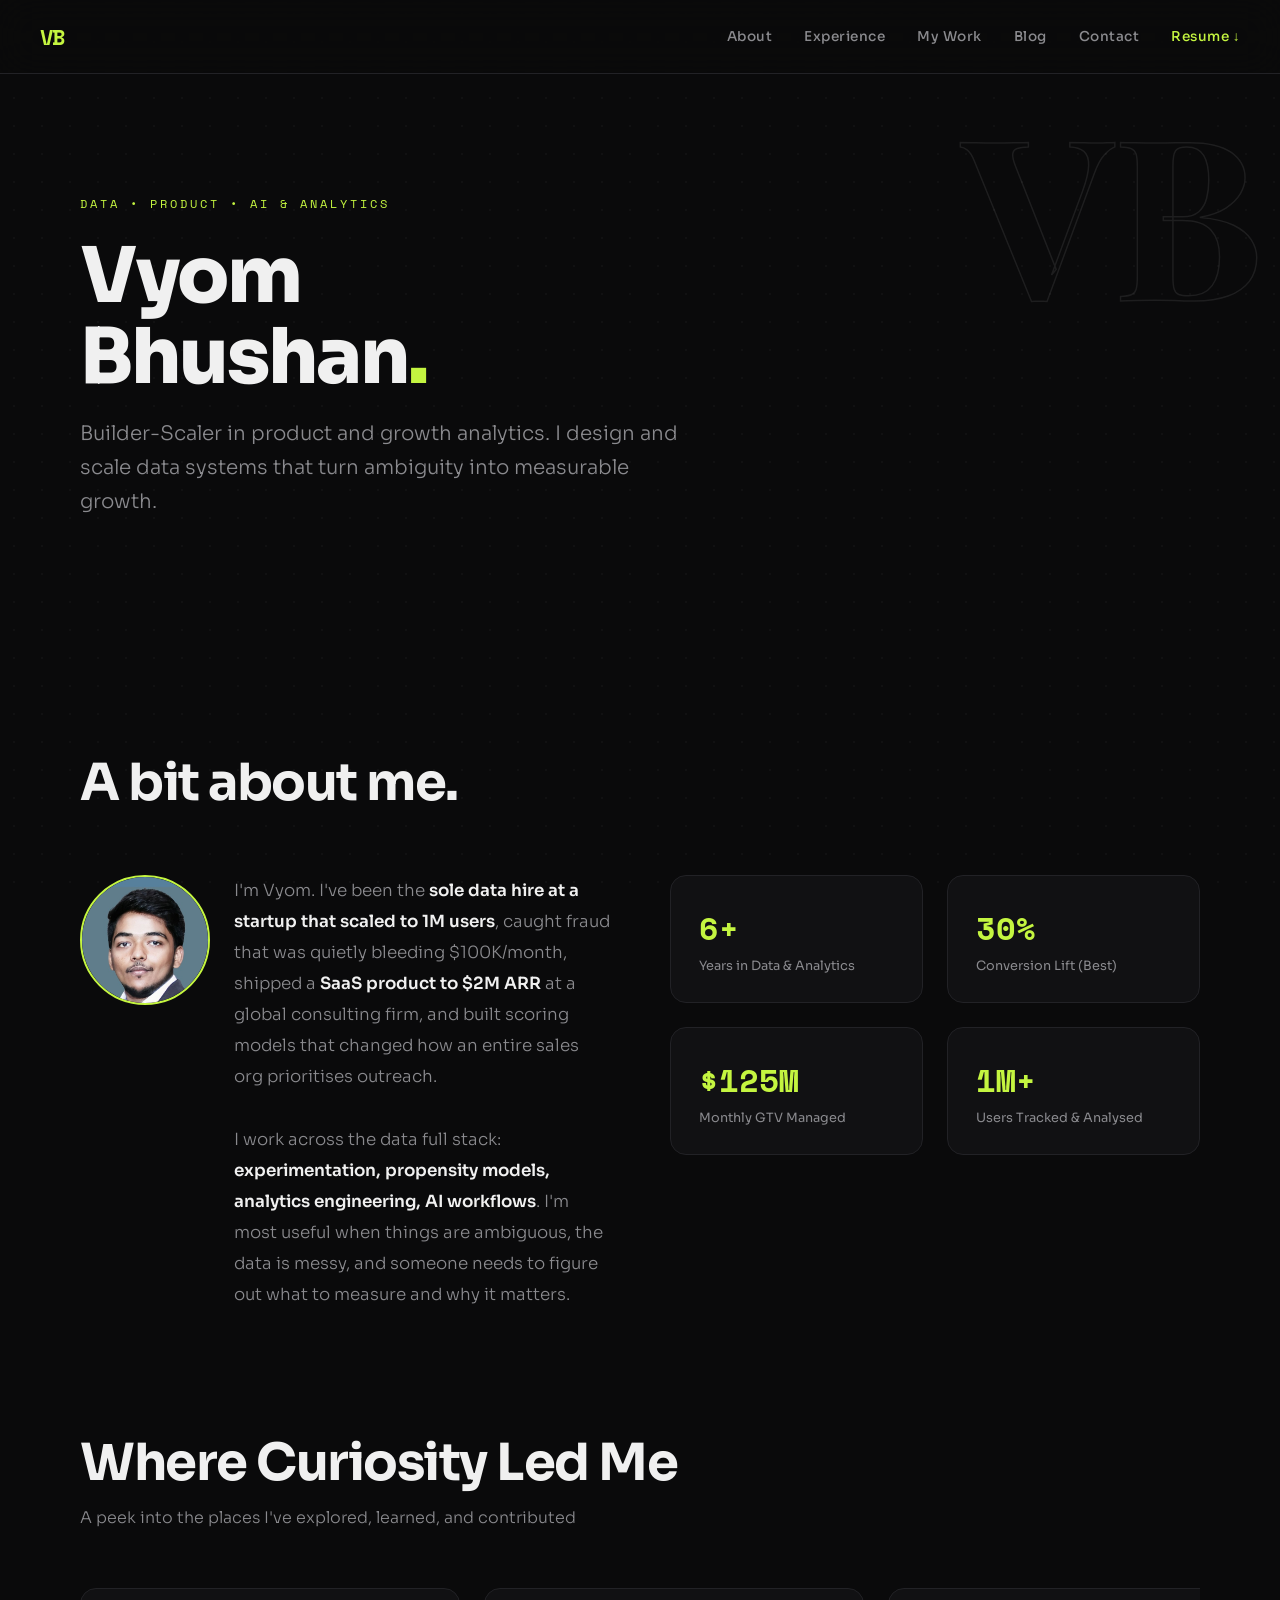
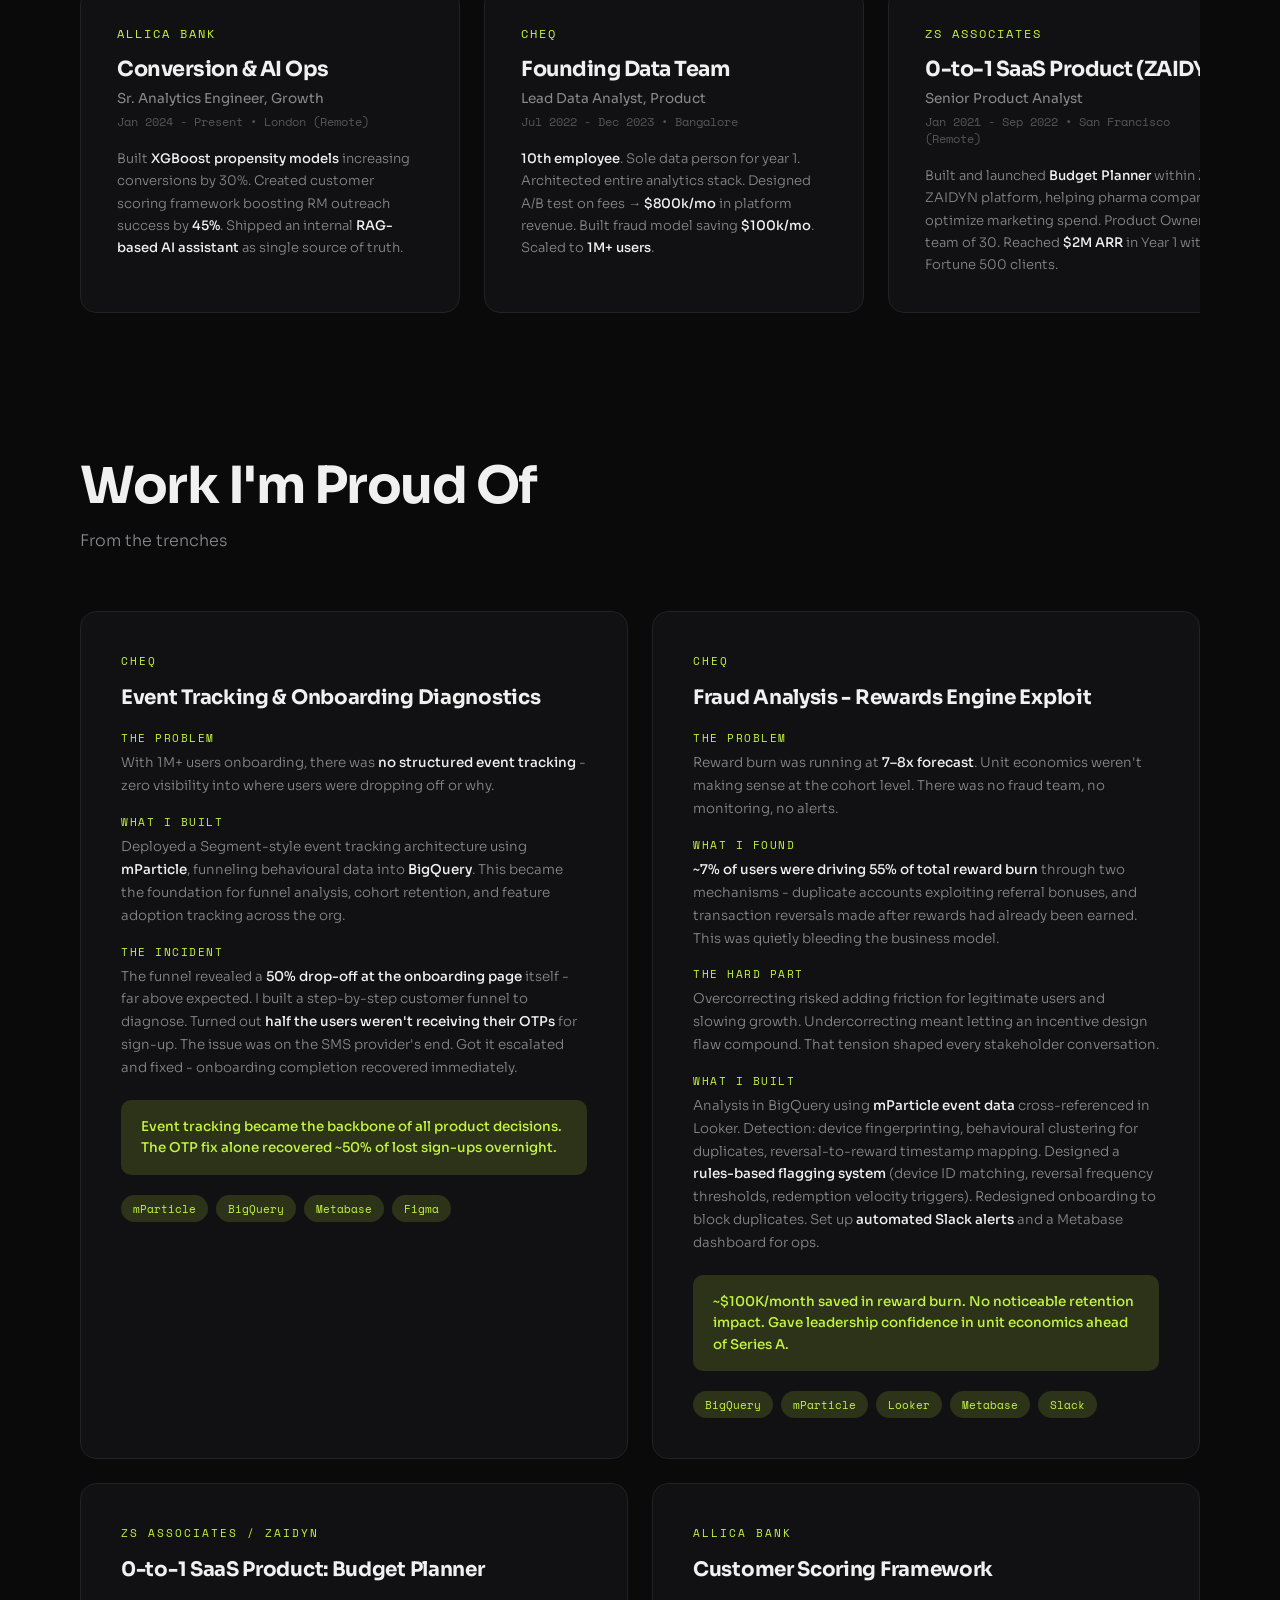
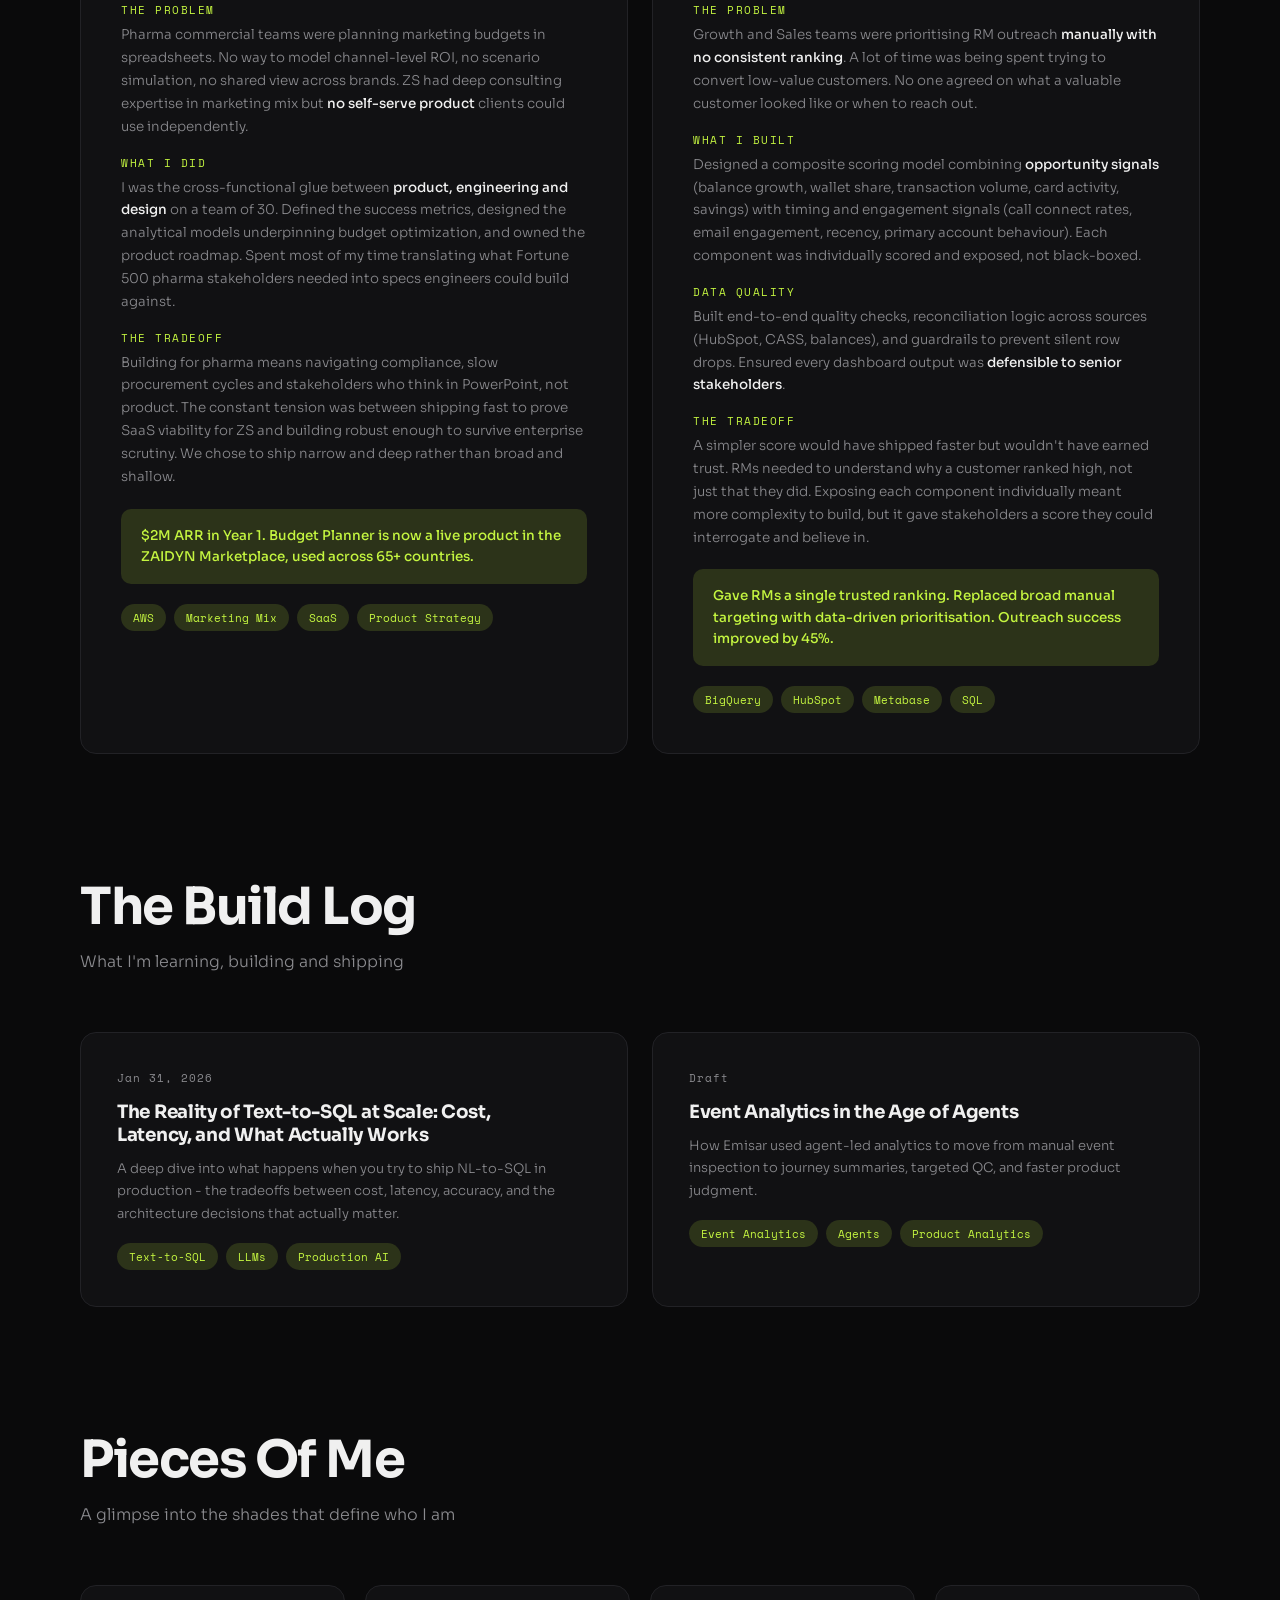
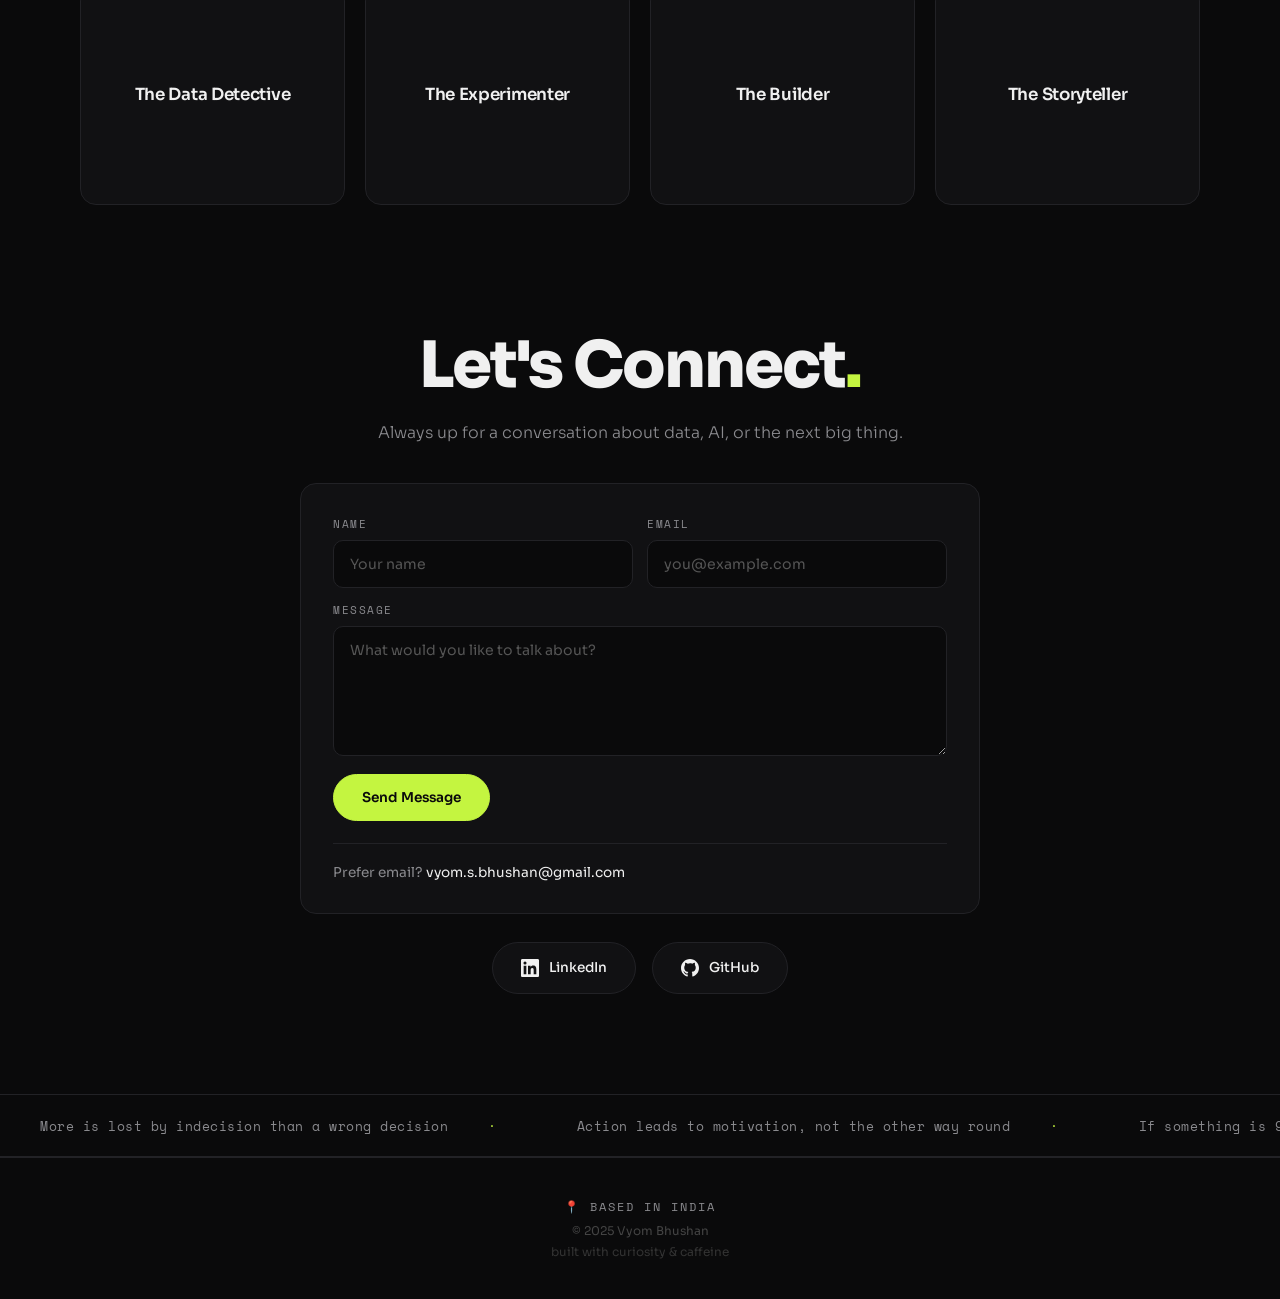
==== index.html @ 08d14996 "Add agent analytics build log article" ====
<!DOCTYPE html>
<html lang="en">
<head>
<!-- Google tag (gtag.js) -->
<script async src="https://www.googletagmanager.com/gtag/js?id=G-RK8C06EQ1K"></script>
<script>
  window.dataLayer = window.dataLayer || [];
  function gtag(){dataLayer.push(arguments);}
  gtag('js', new Date());
  gtag('config', 'G-RK8C06EQ1K');
</script>
<meta charset="UTF-8">
<meta name="viewport" content="width=device-width, initial-scale=1.0">
<title>Vyom Bhushan</title>
<link rel="icon" type="image/svg+xml" href="data:image/svg+xml,%3Csvg xmlns='http://www.w3.org/2000/svg' viewBox='0 0 32 32'%3E%3Crect width='32' height='32' rx='6' fill='%230a0a0b'/%3E%3Ctext x='16' y='23' font-family='Arial,sans-serif' font-weight='700' font-size='20' fill='%23c4f540' text-anchor='middle'%3EV%3C/text%3E%3C/svg%3E">
<link href="https://fonts.googleapis.com/css2?family=Space+Mono:wght@400;700&family=Sora:wght@300;400;500;600;700;800&family=Playfair+Display:ital,wght@0,700;1,700&display=swap" rel="stylesheet">
<style>
*, *::before, *::after { margin: 0; padding: 0; box-sizing: border-box; }

:root {
  --bg: #0a0a0b;
  --bg-card: #111113;
  --bg-card-hover: #18181b;
  --text: #f0f0f0;
  --text-muted: #8a8a8e;
  --accent: #c4f540;
  --accent-dim: #c4f54025;
  --border: #222226;
  --radius: 16px;
}

html { scroll-behavior: smooth; }

body {
  font-family: 'Sora', sans-serif;
  background: var(--bg);
  color: var(--text);
  overflow-x: hidden;
  -webkit-font-smoothing: antialiased;
}

::selection { background: var(--accent); color: var(--bg); }

/* ─── Dot Grid Background ─── */
.dot-grid {
  position: fixed;
  inset: 0;
  z-index: 0;
  background-image: radial-gradient(circle, #ffffff08 1px, transparent 1px);
  background-size: 28px 28px;
  pointer-events: none;
}

/* ─── Navigation ─── */
nav {
  position: fixed;
  top: 0;
  width: 100%;
  z-index: 100;
  padding: 20px 40px;
  display: flex;
  justify-content: space-between;
  align-items: center;
  backdrop-filter: blur(20px);
  background: #0a0a0bcc;
  border-bottom: 1px solid var(--border);
}

.logo {
  font-family: 'Space Mono', monospace;
  font-weight: 700;
  font-size: 1.4rem;
  color: var(--accent);
  letter-spacing: -1px;
}

.nav-links { display: flex; gap: 32px; }
.nav-links a {
  color: var(--text-muted);
  text-decoration: none;
  font-size: 0.85rem;
  font-weight: 500;
  letter-spacing: 0.5px;
  transition: color 0.3s;
}
.nav-links a:hover { color: var(--accent); }

/* ─── Sections ─── */
section {
  position: relative;
  z-index: 1;
  padding: 0 40px;
  max-width: 1200px;
  margin: 0 auto;
}

/* ─── Hero ─── */
.hero {
  min-height: 70vh;
  display: flex;
  flex-direction: column;
  justify-content: center;
  padding-top: 100px;
}

.hero-monogram {
  font-family: 'Playfair Display', serif;
  font-size: clamp(6rem, 18vw, 14rem);
  font-weight: 700;
  color: transparent;
  -webkit-text-stroke: 1.5px #ffffff15;
  line-height: 0.85;
  position: absolute;
  right: -2%;
  top: 18%;
  user-select: none;
  pointer-events: none;
}

.hero-label {
  font-family: 'Space Mono', monospace;
  font-size: 0.75rem;
  color: var(--accent);
  letter-spacing: 3px;
  text-transform: uppercase;
  margin-bottom: 24px;
  opacity: 0;
  animation: fadeUp 0.8s 0.2s forwards;
}

.hero h1 {
  font-size: clamp(2.8rem, 6vw, 5.5rem);
  font-weight: 800;
  line-height: 1.05;
  letter-spacing: -2px;
  margin-bottom: 20px;
  opacity: 0;
  animation: fadeUp 0.8s 0.4s forwards;
}

.hero h1 span { color: var(--accent); }

.hero-tagline {
  font-size: clamp(1rem, 2vw, 1.25rem);
  color: var(--text-muted);
  font-weight: 300;
  max-width: 600px;
  line-height: 1.7;
  margin-bottom: 16px;
  opacity: 0;
  animation: fadeUp 0.8s 0.6s forwards;
}

.hero-cta {
  display: flex;
  gap: 16px;
  opacity: 0;
  animation: fadeUp 0.8s 0.8s forwards;
}

.btn {
  padding: 14px 32px;
  border-radius: 50px;
  font-family: 'Sora', sans-serif;
  font-size: 0.85rem;
  font-weight: 600;
  text-decoration: none;
  transition: all 0.3s;
  cursor: pointer;
  border: none;
}

.btn-primary {
  background: var(--accent);
  color: var(--bg);
}
.btn-primary:hover { transform: translateY(-2px); box-shadow: 0 8px 30px #c4f54040; }

.btn-outline {
  background: transparent;
  color: var(--text);
  border: 1px solid var(--border);
}
.btn-outline:hover { border-color: var(--accent); color: var(--accent); }

/* ─── Section Headers ─── */
.section-header {
  padding-top: 120px;
  margin-bottom: 60px;
}

.section-header h2 {
  font-size: clamp(2rem, 4vw, 3.2rem);
  font-weight: 700;
  letter-spacing: -1.5px;
  margin-bottom: 12px;
}

.section-header p {
  color: var(--text-muted);
  font-size: 1rem;
  font-weight: 300;
}

/* ─── About ─── */
.about-content {
  display: grid;
  grid-template-columns: 1fr 1fr;
  gap: 60px;
  align-items: start;
}

.about-intro {
  display: flex;
  gap: 24px;
  align-items: flex-start;
}

.profile-photo {
  width: 130px;
  height: 130px;
  min-width: 130px;
  border-radius: 50%;
  object-fit: cover;
  object-position: center 15%;
  border: 2px solid var(--accent);
  display: block;
}

.about-text {
  font-size: 1.05rem;
  line-height: 1.85;
  color: var(--text-muted);
  font-weight: 300;
}

.about-text strong { color: var(--text); font-weight: 600; }

.about-stats {
  display: grid;
  grid-template-columns: 1fr 1fr;
  gap: 24px;
}

.stat-card {
  background: var(--bg-card);
  border: 1px solid var(--border);
  border-radius: var(--radius);
  padding: 28px;
  transition: all 0.3s;
}
.stat-card:hover { border-color: var(--accent); transform: translateY(-4px); }

.stat-card .number {
  font-family: 'Space Mono', monospace;
  font-size: 2rem;
  font-weight: 700;
  color: var(--accent);
  margin-bottom: 6px;
}

.stat-card .label {
  font-size: 0.8rem;
  color: var(--text-muted);
  font-weight: 400;
}

/* ─── Skills ─── */
.skills-grid {
  display: grid;
  grid-template-columns: repeat(auto-fill, minmax(180px, 1fr));
  gap: 14px;
}

.skill-pill {
  background: var(--bg-card);
  border: 1px solid var(--border);
  border-radius: 50px;
  padding: 14px 22px;
  font-size: 0.82rem;
  font-weight: 500;
  text-align: center;
  transition: all 0.3s;
  cursor: default;
}
.skill-pill:hover {
  border-color: var(--accent);
  background: var(--accent-dim);
  color: var(--accent);
  transform: translateY(-2px);
}

/* ─── Experience Cards (Akash style) ─── */
.exp-scroll {
  display: flex;
  gap: 24px;
  overflow-x: auto;
  padding-bottom: 20px;
  scroll-snap-type: x mandatory;
  -ms-overflow-style: none;
  scrollbar-width: none;
}
.exp-scroll::-webkit-scrollbar { display: none; }

.exp-card {
  flex: 0 0 380px;
  background: var(--bg-card);
  border: 1px solid var(--border);
  border-radius: var(--radius);
  padding: 36px;
  scroll-snap-align: start;
  transition: all 0.4s;
  position: relative;
  overflow: hidden;
}
.exp-card::before {
  content: '';
  position: absolute;
  top: 0;
  left: 0;
  width: 100%;
  height: 3px;
  background: var(--accent);
  transform: scaleX(0);
  transform-origin: left;
  transition: transform 0.4s;
}
.exp-card:hover::before { transform: scaleX(1); }
.exp-card:hover { border-color: #333; transform: translateY(-6px); }

.exp-card .company {
  font-family: 'Space Mono', monospace;
  font-size: 0.72rem;
  color: var(--accent);
  letter-spacing: 2px;
  text-transform: uppercase;
  margin-bottom: 14px;
}

.exp-card h3 {
  font-size: 1.3rem;
  font-weight: 700;
  margin-bottom: 8px;
  letter-spacing: -0.5px;
}

.exp-card .role {
  font-size: 0.85rem;
  color: var(--text-muted);
  margin-bottom: 6px;
}

.exp-card .period {
  font-size: 0.75rem;
  color: #555;
  font-family: 'Space Mono', monospace;
  margin-bottom: 18px;
}

.exp-card .highlight {
  font-size: 0.82rem;
  color: var(--text-muted);
  line-height: 1.7;
  font-weight: 300;
}

.exp-card .highlight strong { color: var(--text); font-weight: 500; }

/* ─── Projects ─── */
.projects-grid {
  display: grid;
  grid-template-columns: 1fr 1fr;
  gap: 24px;
}

.project-card {
  background: var(--bg-card);
  border: 1px solid var(--border);
  border-radius: var(--radius);
  padding: 40px;
  transition: all 0.4s;
  position: relative;
}
.project-card:hover { border-color: var(--accent); transform: translateY(-4px); }

.project-card .icon {
  font-size: 2rem;
  margin-bottom: 20px;
}

.project-card h3 {
  font-size: 1.2rem;
  font-weight: 700;
  margin-bottom: 12px;
  letter-spacing: -0.3px;
}

.project-card p {
  font-size: 0.85rem;
  color: var(--text-muted);
  line-height: 1.7;
  font-weight: 300;
}

.project-card .tech-tags {
  margin-top: 20px;
  display: flex;
  flex-wrap: wrap;
  gap: 8px;
}

.tech-tag {
  font-size: 0.7rem;
  font-family: 'Space Mono', monospace;
  padding: 5px 12px;
  background: var(--accent-dim);
  color: var(--accent);
  border-radius: 50px;
}

/* ─── Pieces of Me (Flip Cards) ─── */
.pieces-grid {
  display: grid;
  grid-template-columns: repeat(4, 1fr);
  gap: 20px;
}

.flip-card {
  perspective: 800px;
  height: 220px;
  cursor: default;
}

.flip-card-inner {
  position: relative;
  width: 100%;
  height: 100%;
  transition: transform 0.6s;
  transform-style: preserve-3d;
}

.flip-card:hover .flip-card-inner {
  transform: rotateY(180deg);
}

.flip-card-front,
.flip-card-back {
  position: absolute;
  width: 100%;
  height: 100%;
  backface-visibility: hidden;
  border-radius: var(--radius);
  border: 1px solid var(--border);
  display: flex;
  flex-direction: column;
  align-items: center;
  justify-content: center;
  padding: 28px;
  text-align: center;
}

.flip-card-front {
  background: var(--bg-card);
}

.flip-card-front .piece-icon {
  font-size: 2.2rem;
  margin-bottom: 16px;
}

.flip-card-front h4 {
  font-size: 1.05rem;
  font-weight: 600;
  letter-spacing: -0.3px;
}

.flip-card-back {
  background: var(--bg-card);
  border-color: var(--accent);
  transform: rotateY(180deg);
}

.flip-card-back p {
  font-size: 0.82rem;
  color: var(--text-muted);
  line-height: 1.65;
  font-weight: 300;
}

@media (max-width: 768px) {
  .pieces-grid { grid-template-columns: 1fr 1fr; }
  .flip-card { height: 200px; }
}

/* ─── Contact ─── */
.contact-section {
  padding-top: 120px;
  padding-bottom: 100px;
  text-align: center;
}

.contact-section h2 {
  font-size: clamp(2.5rem, 5vw, 4rem);
  font-weight: 800;
  letter-spacing: -2px;
  margin-bottom: 16px;
}

.contact-section p {
  color: var(--text-muted);
  font-size: 1rem;
  font-weight: 300;
  margin-bottom: 40px;
}

.contact-links {
  display: flex;
  justify-content: center;
  gap: 16px;
  flex-wrap: wrap;
}

.contact-card {
  max-width: 680px;
  margin: 0 auto 28px;
  padding: 32px;
  background: var(--bg-card);
  border: 1px solid var(--border);
  border-radius: var(--radius);
  text-align: left;
}

.contact-form {
  display: grid;
  gap: 14px;
}

.contact-form-row {
  display: grid;
  grid-template-columns: 1fr 1fr;
  gap: 14px;
}

.contact-field {
  display: grid;
  gap: 8px;
}

.contact-field label {
  font-family: 'Space Mono', monospace;
  font-size: 0.68rem;
  color: var(--text-muted);
  letter-spacing: 1.5px;
  text-transform: uppercase;
}

.contact-field input,
.contact-field textarea {
  width: 100%;
  padding: 14px 16px;
  background: var(--bg);
  border: 1px solid var(--border);
  border-radius: 10px;
  color: var(--text);
  font-family: 'Sora', sans-serif;
  font-size: 0.88rem;
  transition: border-color 0.3s, background 0.3s;
}

.contact-field textarea {
  min-height: 130px;
  resize: vertical;
}

.contact-field input:focus,
.contact-field textarea:focus {
  outline: none;
  border-color: var(--accent);
  background: #0d0d0f;
}

.contact-field input::placeholder,
.contact-field textarea::placeholder {
  color: #555;
}

.contact-submit {
  justify-self: start;
  margin-top: 4px;
  padding: 14px 28px;
  background: var(--accent);
  border: 1px solid var(--accent);
  border-radius: 50px;
  color: var(--bg);
  font-family: 'Sora', sans-serif;
  font-size: 0.85rem;
  font-weight: 600;
  cursor: pointer;
  transition: transform 0.3s, box-shadow 0.3s;
}

.contact-submit:hover {
  transform: translateY(-2px);
  box-shadow: 0 8px 30px #c4f54025;
}

.contact-email {
  margin-top: 22px;
  padding-top: 20px;
  border-top: 1px solid var(--border);
  color: var(--text-muted);
  font-size: 0.85rem;
}

.contact-email a {
  color: var(--text);
  text-decoration: none;
  transition: color 0.3s;
}

.contact-email a:hover {
  color: var(--accent);
}

.copy-state {
  margin-left: 10px;
  color: var(--accent);
  font-family: 'Space Mono', monospace;
  font-size: 0.68rem;
  letter-spacing: 1px;
  text-transform: uppercase;
  opacity: 0;
  transition: opacity 0.3s;
}

.copy-state.visible {
  opacity: 1;
}

.contact-link {
  display: flex;
  align-items: center;
  gap: 10px;
  padding: 16px 28px;
  background: var(--bg-card);
  border: 1px solid var(--border);
  border-radius: 50px;
  color: var(--text);
  text-decoration: none;
  font-size: 0.85rem;
  font-weight: 500;
  transition: all 0.3s;
}
.contact-link:hover { border-color: var(--accent); color: var(--accent); transform: translateY(-2px); }
.contact-link svg { width: 18px; height: 18px; }

/* ─── Marquee ─── */
.marquee-section {
  position: relative;
  z-index: 1;
  border-top: 1px solid var(--border);
  border-bottom: 1px solid var(--border);
  padding: 20px 0;
  overflow: hidden;
  white-space: nowrap;
}

.marquee-track {
  display: inline-flex;
  animation: marquee 40s linear infinite;
}

.marquee-track span {
  font-family: 'Space Mono', monospace;
  font-size: 0.8rem;
  color: var(--text-muted);
  padding: 0 40px;
  letter-spacing: 0.5px;
}

.marquee-track span::after {
  content: '·';
  color: var(--accent);
  padding-left: 40px;
}

@keyframes marquee {
  0% { transform: translateX(0); }
  100% { transform: translateX(-50%); }
}

/* ─── Footer ─── */
footer {
  position: relative;
  z-index: 1;
  border-top: 1px solid var(--border);
  padding: 40px;
  text-align: center;
}

.footer-location {
  font-family: 'Space Mono', monospace;
  font-size: 0.75rem;
  color: var(--text-muted);
  letter-spacing: 2px;
  text-transform: uppercase;
  margin-bottom: 8px;
}

.footer-copy {
  font-size: 0.75rem;
  color: #444;
}

/* ─── Scroll Animations ─── */
.reveal {
  opacity: 0;
  transform: translateY(40px);
  transition: opacity 0.7s ease, transform 0.7s ease;
}
.reveal.visible {
  opacity: 1;
  transform: translateY(0);
}

@keyframes fadeUp {
  from { opacity: 0; transform: translateY(30px); }
  to { opacity: 1; transform: translateY(0); }
}

/* ─── Case Study Cards ─── */
.case-studies-grid {
  display: grid;
  grid-template-columns: 1fr 1fr;
  gap: 24px;
}

.case-study {
  background: var(--bg-card);
  border: 1px solid var(--border);
  border-radius: var(--radius);
  padding: 40px;
  transition: all 0.4s;
  position: relative;
  overflow: hidden;
}
.case-study:hover { border-color: #333; transform: translateY(-4px); }
.case-study::before {
  content: '';
  position: absolute;
  top: 0; left: 0;
  width: 100%; height: 3px;
  background: var(--accent);
  transform: scaleX(0);
  transform-origin: left;
  transition: transform 0.4s;
}
.case-study:hover::before { transform: scaleX(1); }

.case-study .cs-company {
  font-family: 'Space Mono', monospace;
  font-size: 0.7rem;
  color: var(--accent);
  letter-spacing: 2px;
  text-transform: uppercase;
  margin-bottom: 16px;
}

.case-study h3 {
  font-size: 1.25rem;
  font-weight: 700;
  letter-spacing: -0.3px;
  margin-bottom: 20px;
}

.case-study .cs-block { margin-bottom: 16px; }

.case-study .cs-label {
  font-family: 'Space Mono', monospace;
  font-size: 0.68rem;
  color: var(--accent);
  letter-spacing: 1.5px;
  text-transform: uppercase;
  margin-bottom: 6px;
}

.case-study .cs-text {
  font-size: 0.84rem;
  color: var(--text-muted);
  line-height: 1.7;
  font-weight: 300;
}
.case-study .cs-text strong { color: var(--text); font-weight: 500; }

.case-study .cs-impact {
  margin-top: 20px;
  padding: 16px 20px;
  background: var(--accent-dim);
  border-radius: 10px;
  font-size: 0.84rem;
  color: var(--accent);
  font-weight: 500;
  line-height: 1.6;
}

.case-study .tech-tags { margin-top: 20px; display: flex; flex-wrap: wrap; gap: 8px; }

/* ─── Blog Section ─── */
.blog-grid {
  display: grid;
  grid-template-columns: repeat(2, minmax(0, 1fr));
  gap: 24px;
}

.blog-card {
  background: var(--bg-card);
  border: 1px solid var(--border);
  border-radius: var(--radius);
  padding: 36px;
  transition: all 0.4s;
  cursor: pointer;
  text-decoration: none;
  color: inherit;
  display: block;
  position: relative;
  overflow: hidden;
}
.blog-card:hover { border-color: var(--accent); transform: translateY(-4px); }
.blog-card::after {
  content: '→';
  position: absolute;
  top: 36px; right: 36px;
  font-size: 1.2rem;
  color: var(--accent);
  opacity: 0;
  transform: translateX(-8px);
  transition: all 0.3s;
}
.blog-card:hover::after { opacity: 1; transform: translateX(0); }

.blog-card .blog-date {
  font-family: 'Space Mono', monospace;
  font-size: 0.7rem;
  color: var(--text-muted);
  letter-spacing: 1px;
  margin-bottom: 14px;
}

.blog-card h3 {
  font-size: 1.15rem;
  font-weight: 700;
  letter-spacing: -0.3px;
  margin-bottom: 12px;
  padding-right: 30px;
}

.blog-card p {
  font-size: 0.82rem;
  color: var(--text-muted);
  line-height: 1.7;
  font-weight: 300;
}

.blog-card .blog-tags { margin-top: 18px; display: flex; flex-wrap: wrap; gap: 8px; }

.blog-placeholder {
  background: var(--bg-card);
  border: 1px dashed var(--border);
  border-radius: var(--radius);
  padding: 36px;
  display: flex;
  flex-direction: column;
  align-items: center;
  justify-content: center;
  text-align: center;
  min-height: 200px;
}

.blog-placeholder .bp-icon { font-size: 2rem; margin-bottom: 16px; opacity: 0.4; }
.blog-placeholder p { color: var(--text-muted); font-size: 0.85rem; font-weight: 300; }

/* ─── Responsive ─── */
@media (max-width: 768px) {
  section, nav, footer { padding-left: 20px; padding-right: 20px; }
  nav { padding: 16px 20px; }
  .nav-links { gap: 20px; }
  .nav-links a { font-size: 0.78rem; }
  .hero-monogram { display: none; }
  .about-content { grid-template-columns: 1fr; gap: 40px; }
  .projects-grid { grid-template-columns: 1fr; }
  .case-studies-grid { grid-template-columns: 1fr; }
  .blog-grid { grid-template-columns: 1fr; }
  .exp-card { flex: 0 0 300px; }
  .contact-card { padding: 24px; }
  .contact-form-row { grid-template-columns: 1fr; }
  .contact-submit { width: 100%; }
  .contact-links { flex-direction: column; align-items: center; }
}
</style>
</head>
<body>

<div class="dot-grid"></div>

<!-- Navigation -->
<nav>
  <div class="logo">VB</div>
  <div class="nav-links">
    <a href="#about">About</a>
    <a href="#experience">Experience</a>
    <a href="#projects">My Work</a>
    <a href="#blog">Blog</a>
    <a href="#contact">Contact</a>
    <a href="resume.pdf" target="_blank" rel="noopener noreferrer" style="color: var(--accent);">Resume ↓</a>
  </div>
</nav>

<!-- Hero -->
<section class="hero">
  <div class="hero-monogram">VB</div>
  <div class="hero-label">Data &bull; Product &bull; AI & Analytics</div>
  <h1>Vyom<br>Bhushan<span>.</span></h1>
  <p class="hero-tagline">
    Builder-Scaler in product and growth analytics. I design and scale data systems that turn ambiguity into measurable growth.
  </p>
</section>

<!-- About -->
<section id="about">
  <div class="section-header reveal">
    <h2>A bit about me.</h2>
  </div>
  <div class="about-content reveal">
    <div class="about-intro">
      <img src="profile.jpg" alt="Vyom Bhushan" class="profile-photo">
      <div class="about-text">
        I'm Vyom. I've been the <strong>sole data hire at a startup that scaled to 1M users</strong>, caught fraud that was quietly bleeding $100K/month, shipped a <strong>SaaS product to $2M ARR</strong> at a global consulting firm, and built scoring models that changed how an entire sales org prioritises outreach.<br><br>
        I work across the data full stack: <strong>experimentation, propensity models, analytics engineering, AI workflows</strong>. I'm most useful when things are ambiguous, the data is messy, and someone needs to figure out what to measure and why it matters.
      </div>
    </div>
    <div class="about-stats">
      <div class="stat-card">
        <div class="number">6+</div>
        <div class="label">Years in Data & Analytics</div>
      </div>
      <div class="stat-card">
        <div class="number">30%</div>
        <div class="label">Conversion Lift (Best)</div>
      </div>
      <div class="stat-card">
        <div class="number">$125M</div>
        <div class="label">Monthly GTV Managed</div>
      </div>
      <div class="stat-card">
        <div class="number">1M+</div>
        <div class="label">Users Tracked & Analysed</div>
      </div>
    </div>
  </div>
</section>

<!-- Experience -->
<section id="experience">
  <div class="section-header reveal">
    <h2>Where Curiosity Led Me</h2>
    <p>A peek into the places I've explored, learned, and contributed</p>
  </div>
  <div class="exp-scroll reveal">

    <div class="exp-card">
      <div class="company">Allica Bank</div>
      <h3>Conversion & AI Ops</h3>
      <div class="role">Sr. Analytics Engineer, Growth</div>
      <div class="period">Jan 2024 - Present &bull; London (Remote)</div>
      <div class="highlight">
        Built <strong>XGBoost propensity models</strong> increasing conversions by 30%. Created customer scoring framework boosting RM outreach success by <strong>45%</strong>. Shipped an internal <strong>RAG-based AI assistant</strong> as single source of truth.
      </div>
    </div>

    <div class="exp-card">
      <div class="company">CheQ</div>
      <h3>Founding Data Team</h3>
      <div class="role">Lead Data Analyst, Product</div>
      <div class="period">Jul 2022 - Dec 2023 &bull; Bangalore</div>
      <div class="highlight">
        <strong>10th employee</strong>. Sole data person for year 1. Architected entire analytics stack. Designed A/B test on fees → <strong>$800k/mo</strong> in platform revenue. Built fraud model saving <strong>$100k/mo</strong>. Scaled to <strong>1M+ users</strong>.
      </div>
    </div>

    <div class="exp-card">
      <div class="company">ZS Associates</div>
      <h3>0-to-1 SaaS Product (ZAIDYN)</h3>
      <div class="role">Senior Product Analyst</div>
      <div class="period">Jan 2021 - Sep 2022 &bull; San Francisco (Remote)</div>
      <div class="highlight">
        Built and launched <strong>Budget Planner</strong> within ZS's ZAIDYN platform, helping pharma companies optimize marketing spend. Product Owner for team of 30. Reached <strong>$2M ARR</strong> in Year 1 with Fortune 500 clients.
      </div>
    </div>

  </div>
</section>

<!-- Projects -->
<section id="projects">
  <div class="section-header reveal">
    <h2>Work I'm Proud Of</h2>
    <p>From the trenches</p>
  </div>

  <!-- Work Case Studies -->
  <div class="case-studies-grid reveal">
    <div class="case-study">
      <div class="cs-company">CheQ</div>
      <h3>Event Tracking & Onboarding Diagnostics</h3>
      <div class="cs-block">
        <div class="cs-label">The Problem</div>
        <div class="cs-text">With 1M+ users onboarding, there was <strong>no structured event tracking</strong> - zero visibility into where users were dropping off or why.</div>
      </div>
      <div class="cs-block">
        <div class="cs-label">What I Built</div>
        <div class="cs-text">Deployed a Segment-style event tracking architecture using <strong>mParticle</strong>, funneling behavioural data into <strong>BigQuery</strong>. This became the foundation for funnel analysis, cohort retention, and feature adoption tracking across the org.</div>
      </div>
      <div class="cs-block">
        <div class="cs-label">The Incident</div>
        <div class="cs-text">The funnel revealed a <strong>50% drop-off at the onboarding page</strong> itself - far above expected. I built a step-by-step customer funnel to diagnose. Turned out <strong>half the users weren't receiving their OTPs</strong> for sign-up. The issue was on the SMS provider's end. Got it escalated and fixed - onboarding completion recovered immediately.</div>
      </div>
      <div class="cs-impact">Event tracking became the backbone of all product decisions. The OTP fix alone recovered ~50% of lost sign-ups overnight.</div>
      <div class="tech-tags">
        <span class="tech-tag">mParticle</span>
        <span class="tech-tag">BigQuery</span>
        <span class="tech-tag">Metabase</span>
        <span class="tech-tag">Figma</span>
      </div>
    </div>

    <div class="case-study">
      <div class="cs-company">CheQ</div>
      <h3>Fraud Analysis - Rewards Engine Exploit</h3>
      <div class="cs-block">
        <div class="cs-label">The Problem</div>
        <div class="cs-text">Reward burn was running at <strong>7–8x forecast</strong>. Unit economics weren't making sense at the cohort level. There was no fraud team, no monitoring, no alerts.</div>
      </div>
      <div class="cs-block">
        <div class="cs-label">What I Found</div>
        <div class="cs-text"><strong>~7% of users were driving 55% of total reward burn</strong> through two mechanisms - duplicate accounts exploiting referral bonuses, and transaction reversals made after rewards had already been earned. This was quietly bleeding the business model.</div>
      </div>
      <div class="cs-block">
        <div class="cs-label">The Hard Part</div>
        <div class="cs-text">Overcorrecting risked adding friction for legitimate users and slowing growth. Undercorrecting meant letting an incentive design flaw compound. That tension shaped every stakeholder conversation.</div>
      </div>
      <div class="cs-block">
        <div class="cs-label">What I Built</div>
        <div class="cs-text">Analysis in BigQuery using <strong>mParticle event data</strong> cross-referenced in Looker. Detection: device fingerprinting, behavioural clustering for duplicates, reversal-to-reward timestamp mapping. Designed a <strong>rules-based flagging system</strong> (device ID matching, reversal frequency thresholds, redemption velocity triggers). Redesigned onboarding to block duplicates. Set up <strong>automated Slack alerts</strong> and a Metabase dashboard for ops.</div>
      </div>
      <div class="cs-impact">~$100K/month saved in reward burn. No noticeable retention impact. Gave leadership confidence in unit economics ahead of Series A.</div>
      <div class="tech-tags">
        <span class="tech-tag">BigQuery</span>
        <span class="tech-tag">mParticle</span>
        <span class="tech-tag">Looker</span>
        <span class="tech-tag">Metabase</span>
        <span class="tech-tag">Slack</span>
      </div>
    </div>
    <div class="case-study">
      <div class="cs-company">ZS Associates / ZAIDYN</div>
      <h3>0-to-1 SaaS Product: Budget Planner</h3>
      <div class="cs-block">
        <div class="cs-label">The Problem</div>
        <div class="cs-text">Pharma commercial teams were planning marketing budgets in spreadsheets. No way to model channel-level ROI, no scenario simulation, no shared view across brands. ZS had deep consulting expertise in marketing mix but <strong>no self-serve product</strong> clients could use independently.</div>
      </div>
      <div class="cs-block">
        <div class="cs-label">What I Did</div>
        <div class="cs-text">I was the cross-functional glue between <strong>product, engineering and design</strong> on a team of 30. Defined the success metrics, designed the analytical models underpinning budget optimization, and owned the product roadmap. Spent most of my time translating what Fortune 500 pharma stakeholders needed into specs engineers could build against.</div>
      </div>
      <div class="cs-block">
        <div class="cs-label">The Tradeoff</div>
        <div class="cs-text">Building for pharma means navigating compliance, slow procurement cycles and stakeholders who think in PowerPoint, not product. The constant tension was between shipping fast to prove SaaS viability for ZS and building robust enough to survive enterprise scrutiny. We chose to ship narrow and deep rather than broad and shallow.</div>
      </div>
      <div class="cs-impact">$2M ARR in Year 1. Budget Planner is now a live product in the ZAIDYN Marketplace, used across 65+ countries.</div>
      <div class="tech-tags">
        <span class="tech-tag">AWS</span>
        <span class="tech-tag">Marketing Mix</span>
        <span class="tech-tag">SaaS</span>
        <span class="tech-tag">Product Strategy</span>
      </div>
    </div>
    <div class="case-study">
      <div class="cs-company">Allica Bank</div>
      <h3>Customer Scoring Framework</h3>
      <div class="cs-block">
        <div class="cs-label">The Problem</div>
        <div class="cs-text">Growth and Sales teams were prioritising RM outreach <strong>manually with no consistent ranking</strong>. A lot of time was being spent trying to convert low-value customers. No one agreed on what a valuable customer looked like or when to reach out.</div>
      </div>
      <div class="cs-block">
        <div class="cs-label">What I Built</div>
        <div class="cs-text">Designed a composite scoring model combining <strong>opportunity signals</strong> (balance growth, wallet share, transaction volume, card activity, savings) with timing and engagement signals (call connect rates, email engagement, recency, primary account behaviour). Each component was individually scored and exposed, not black-boxed.</div>
      </div>
      <div class="cs-block">
        <div class="cs-label">Data Quality</div>
        <div class="cs-text">Built end-to-end quality checks, reconciliation logic across sources (HubSpot, CASS, balances), and guardrails to prevent silent row drops. Ensured every dashboard output was <strong>defensible to senior stakeholders</strong>.</div>
      </div>
      <div class="cs-block">
        <div class="cs-label">The Tradeoff</div>
        <div class="cs-text">A simpler score would have shipped faster but wouldn't have earned trust. RMs needed to understand why a customer ranked high, not just that they did. Exposing each component individually meant more complexity to build, but it gave stakeholders a score they could interrogate and believe in.</div>
      </div>
      <div class="cs-impact">Gave RMs a single trusted ranking. Replaced broad manual targeting with data-driven prioritisation. Outreach success improved by 45%.</div>
      <div class="tech-tags">
        <span class="tech-tag">BigQuery</span>
        <span class="tech-tag">HubSpot</span>
        <span class="tech-tag">Metabase</span>
        <span class="tech-tag">SQL</span>
      </div>
    </div>
  </div>
</section>

<!-- Blog -->
<section id="blog">
  <div class="section-header reveal">
    <h2>The Build Log</h2>
    <p>What I'm learning, building and shipping</p>
  </div>
  <div class="blog-grid reveal">
    <a href="blog/text-to-sql.html" class="blog-card">
      <div class="blog-date">Jan 31, 2026</div>
      <h3>The Reality of Text-to-SQL at Scale: Cost, Latency, and What Actually Works</h3>
      <p>A deep dive into what happens when you try to ship NL-to-SQL in production - the tradeoffs between cost, latency, accuracy, and the architecture decisions that actually matter.</p>
      <div class="blog-tags">
        <span class="tech-tag">Text-to-SQL</span>
        <span class="tech-tag">LLMs</span>
        <span class="tech-tag">Production AI</span>
      </div>
    </a>
    <a href="blog/event-analytics-agents.html" class="blog-card">
      <div class="blog-date">Draft</div>
      <h3>Event Analytics in the Age of Agents</h3>
      <p>How Emisar used agent-led analytics to move from manual event inspection to journey summaries, targeted QC, and faster product judgment.</p>
      <div class="blog-tags">
        <span class="tech-tag">Event Analytics</span>
        <span class="tech-tag">Agents</span>
        <span class="tech-tag">Product Analytics</span>
      </div>
    </a>
  </div>
</section>

<!-- Pieces of Me -->
<section id="pieces">
  <div class="section-header reveal">
    <h2>Pieces Of Me</h2>
    <p>A glimpse into the shades that define who I am</p>
  </div>
  <div class="pieces-grid reveal">
    <div class="flip-card">
      <div class="flip-card-inner">
        <div class="flip-card-front">
          <h4>The Data Detective</h4>
        </div>
        <div class="flip-card-back">
          <p>Fraud nobody was looking for, OTP failures hiding in plain sight, pipelines silently dropping rows. I find what's broken before it becomes a crisis.</p>
        </div>
      </div>
    </div>
    <div class="flip-card">
      <div class="flip-card-inner">
        <div class="flip-card-front">
          <h4>The Experimenter</h4>
        </div>
        <div class="flip-card-back">
          <p>From A/B tests to life decisions, I believe in letting data guide the way. Bayesian at heart, curious by nature.</p>
        </div>
      </div>
    </div>
    <div class="flip-card">
      <div class="flip-card-inner">
        <div class="flip-card-front">
          <h4>The Builder</h4>
        </div>
        <div class="flip-card-back">
          <p>Whether it's a 0-to-1 product or an analytics stack from scratch, I thrive on creating something from nothing.</p>
        </div>
      </div>
    </div>
    <div class="flip-card">
      <div class="flip-card-inner">
        <div class="flip-card-front">
          <h4>The Storyteller</h4>
        </div>
        <div class="flip-card-back">
          <p>Numbers don't move people, narratives do. I turn data into the kind of story that gets executives to act, whether it's sizing fraud in dollars or making a score stakeholders trust.</p>
        </div>
      </div>
    </div>
  </div>
</section>

<!-- Contact -->
<section class="contact-section" id="contact">
  <div class="reveal">
    <h2>Let's Connect<span style="color:var(--accent)">.</span></h2>
    <p>Always up for a conversation about data, AI, or the next big thing.</p>
    <div class="contact-card">
      <form action="https://formspree.io/f/mgodzvyk" method="POST" class="contact-form">
        <div class="contact-form-row">
          <div class="contact-field">
            <label for="contact-name">Name</label>
            <input id="contact-name" name="name" type="text" placeholder="Your name" autocomplete="name" required>
          </div>
          <div class="contact-field">
            <label for="contact-email">Email</label>
            <input id="contact-email" name="email" type="email" placeholder="you@example.com" autocomplete="email" required>
          </div>
        </div>
        <div class="contact-field">
          <label for="contact-message">Message</label>
          <textarea id="contact-message" name="message" placeholder="What would you like to talk about?" required></textarea>
        </div>
        <button type="submit" class="contact-submit">Send Message</button>
      </form>
      <div class="contact-email">
        Prefer email? <a href="mailto:vyom.s.bhushan@gmail.com" class="copy-email" data-email="vyom.s.bhushan@gmail.com">vyom.s.bhushan@gmail.com</a><span class="copy-state" aria-live="polite">Copied</span>
      </div>
    </div>
    <div class="contact-links">
      <a href="https://www.linkedin.com/in/vyom-bhushan/" target="_blank" class="contact-link">
        <svg xmlns="http://www.w3.org/2000/svg" viewBox="0 0 24 24" fill="currentColor"><path d="M20.447 20.452h-3.554v-5.569c0-1.328-.027-3.037-1.852-3.037-1.853 0-2.136 1.445-2.136 2.939v5.667H9.351V9h3.414v1.561h.046c.477-.9 1.637-1.85 3.37-1.85 3.601 0 4.267 2.37 4.267 5.455v6.286zM5.337 7.433a2.062 2.062 0 01-2.063-2.065 2.064 2.064 0 112.063 2.065zm1.782 13.019H3.555V9h3.564v11.452zM22.225 0H1.771C.792 0 0 .774 0 1.729v20.542C0 23.227.792 24 1.771 24h20.451C23.2 24 24 23.227 24 22.271V1.729C24 .774 23.2 0 22.222 0h.003z"/></svg>
        LinkedIn
      </a>
      <a href="https://www.github.com/v391" target="_blank" class="contact-link">
        <svg xmlns="http://www.w3.org/2000/svg" viewBox="0 0 24 24" fill="currentColor"><path d="M12 0C5.374 0 0 5.373 0 12c0 5.302 3.438 9.8 8.207 11.387.599.111.793-.261.793-.577v-2.234c-3.338.726-4.033-1.416-4.033-1.416-.546-1.387-1.333-1.756-1.333-1.756-1.089-.745.083-.729.083-.729 1.205.084 1.839 1.237 1.839 1.237 1.07 1.834 2.807 1.304 3.492.997.107-.775.418-1.305.762-1.604-2.665-.305-5.467-1.334-5.467-5.931 0-1.311.469-2.381 1.236-3.221-.124-.303-.535-1.524.117-3.176 0 0 1.008-.322 3.301 1.23A11.509 11.509 0 0112 5.803c1.02.005 2.047.138 3.006.404 2.291-1.552 3.297-1.23 3.297-1.23.653 1.653.242 2.874.118 3.176.77.84 1.235 1.911 1.235 3.221 0 4.609-2.807 5.624-5.479 5.921.43.372.823 1.102.823 2.222v3.293c0 .319.192.694.801.576C20.566 21.797 24 17.3 24 12c0-6.627-5.373-12-12-12z"/></svg>
        GitHub
      </a>
    </div>
  </div>
</section>

<!-- Marquee -->
<div class="marquee-section">
  <div class="marquee-track">
    <span>More is lost by indecision than a wrong decision</span>
    <span>Action leads to motivation, not the other way round</span>
    <span>If something is 99% done, it's closer to 0% than 100%</span>
    <span>Cost of inaction is an exponentially increasing function</span>
    <span>Decline is slow, but the collapse is sudden</span>
    <span>Impatience with actions, patience with results</span>
    <span>More is lost by indecision than a wrong decision</span>
    <span>Action leads to motivation, not the other way round</span>
    <span>If something is 99% done, it's closer to 0% than 100%</span>
    <span>Cost of inaction is an exponentially increasing function</span>
    <span>Decline is slow, but the collapse is sudden</span>
    <span>Impatience with actions, patience with results</span>
  </div>
</div>

<!-- Footer -->
<footer>
  <div class="footer-location">📍 Based in India</div>
  <div class="footer-copy">&copy; 2025 Vyom Bhushan</div>
  <div class="footer-copy" style="margin-top: 6px; color: #333;">built with curiosity & caffeine</div>
</footer>

<script>
// Scroll reveal
const observer = new IntersectionObserver((entries) => {
  entries.forEach(entry => {
    if (entry.isIntersecting) {
      entry.target.classList.add('visible');
    }
  });
}, { threshold: 0.1, rootMargin: '0px 0px -40px 0px' });

document.querySelectorAll('.reveal').forEach(el => observer.observe(el));

// Smooth nav highlight
document.querySelectorAll('.nav-links a').forEach(link => {
  link.addEventListener('click', (e) => {
    const href = link.getAttribute('href');
    if (!href.startsWith('#')) return;
    e.preventDefault();
    const target = document.querySelector(href);
    if (target) target.scrollIntoView({ behavior: 'smooth' });
  });
});

// Copy visible email without depending on the visitor's mail app.
const emailLink = document.querySelector('.copy-email');
const copyState = document.querySelector('.copy-state');
if (emailLink && copyState) {
  emailLink.addEventListener('click', (e) => {
    e.preventDefault();
    if (!navigator.clipboard) return;

    navigator.clipboard.writeText(emailLink.dataset.email).then(() => {
      copyState.classList.add('visible');
      window.setTimeout(() => copyState.classList.remove('visible'), 1600);
    }).catch(() => {});
  });
}
</script>
</body>
</html>
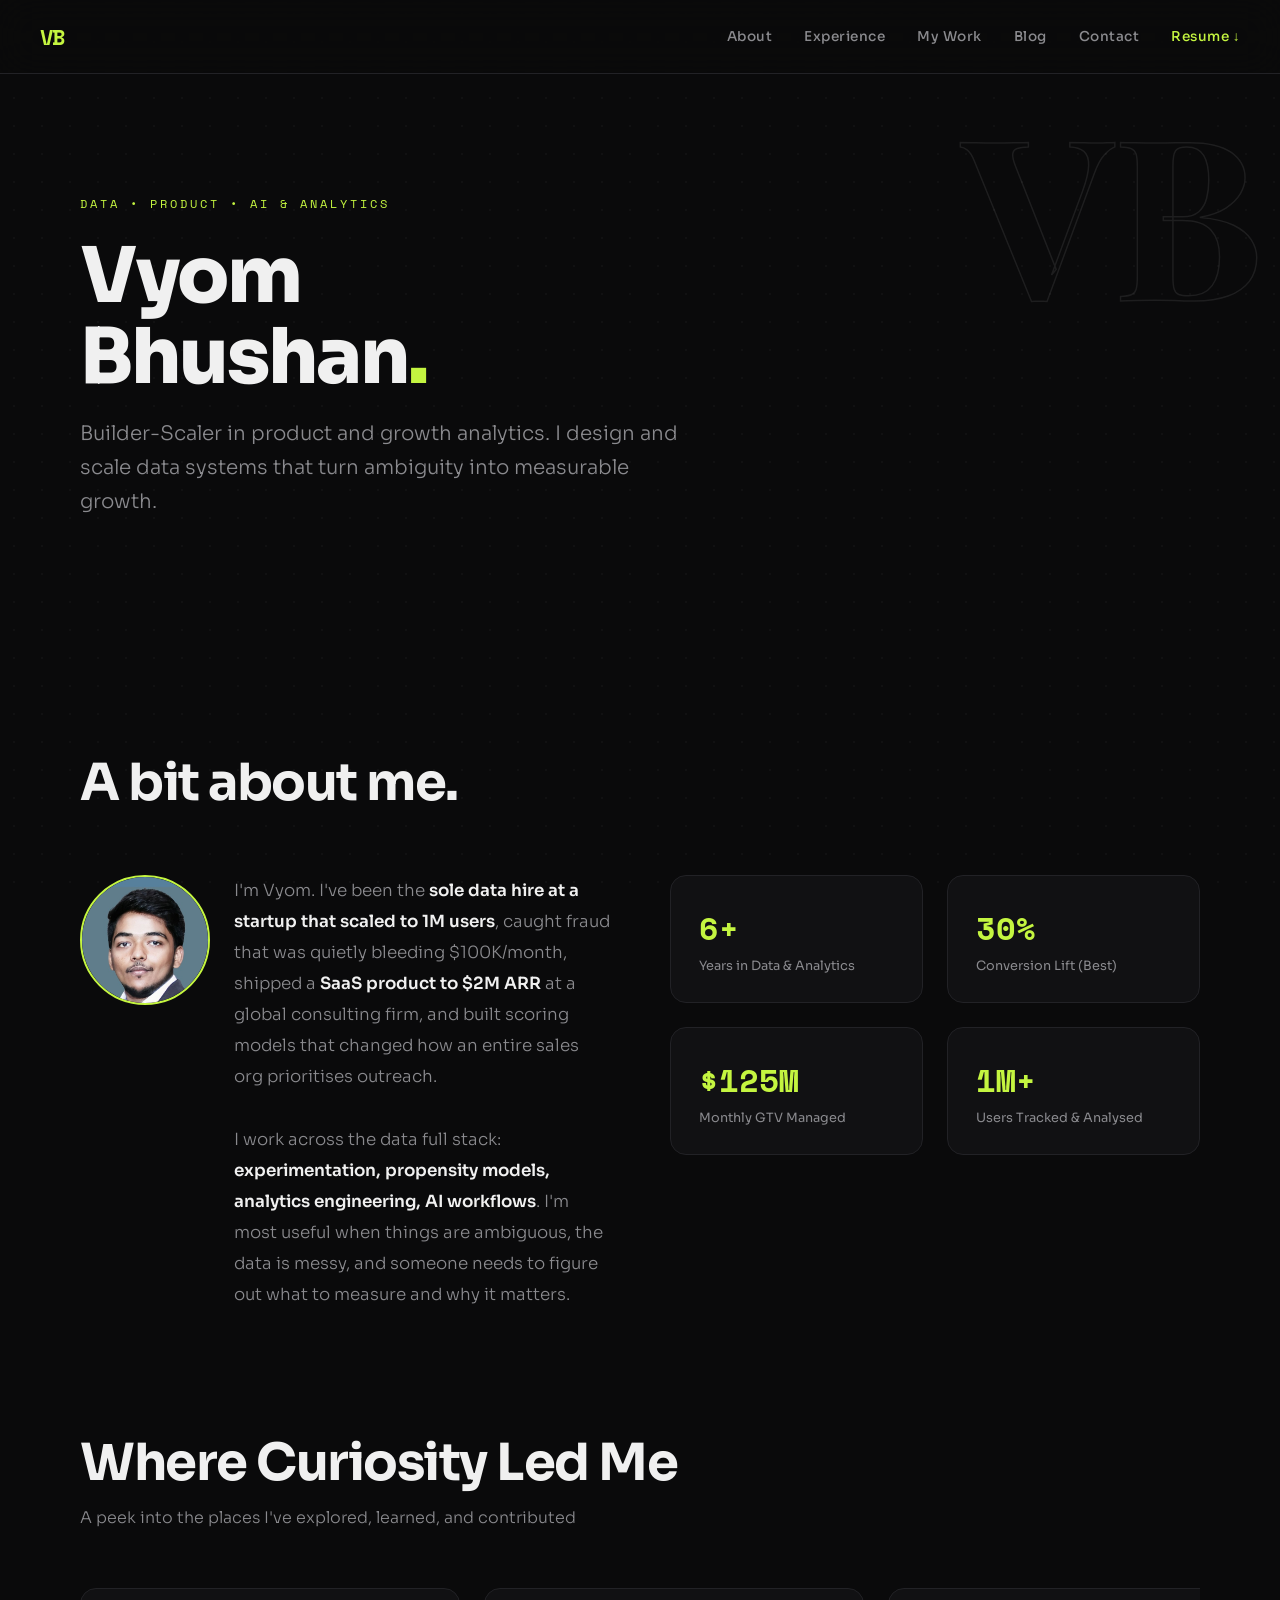
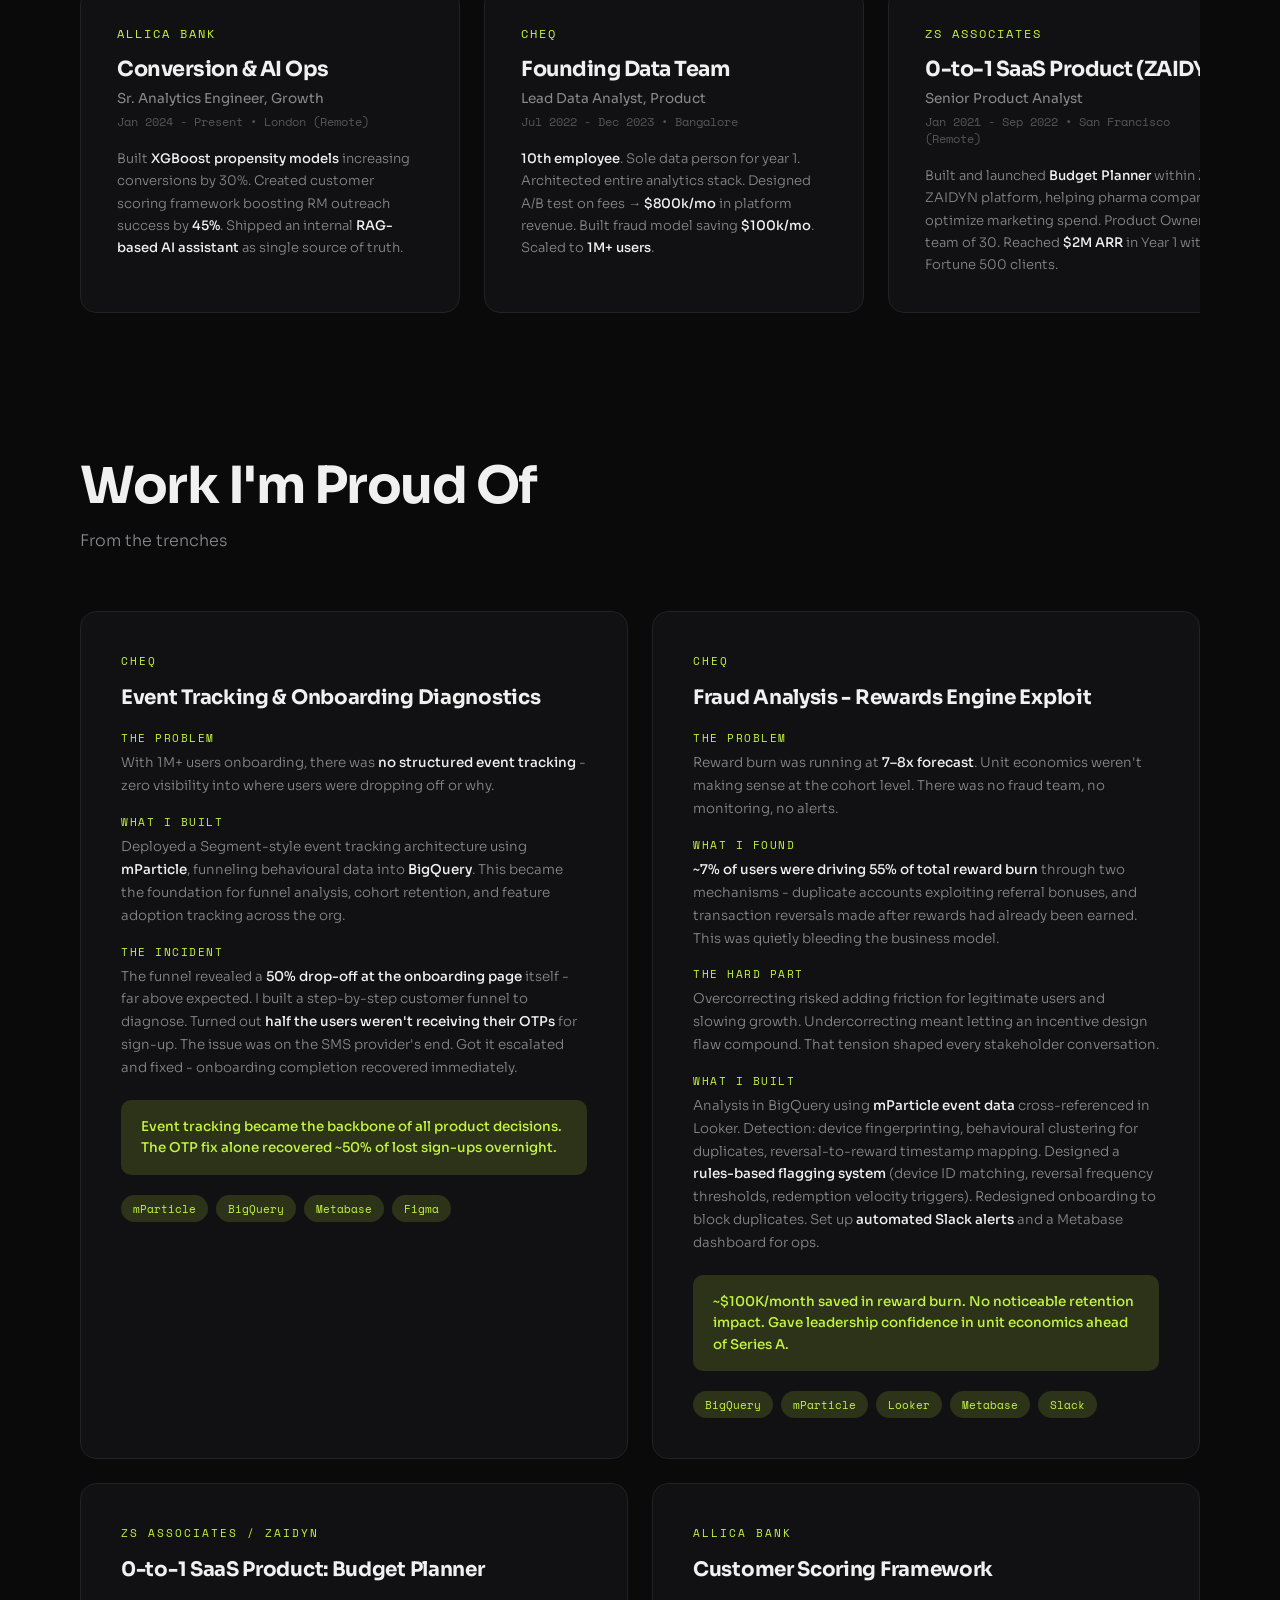
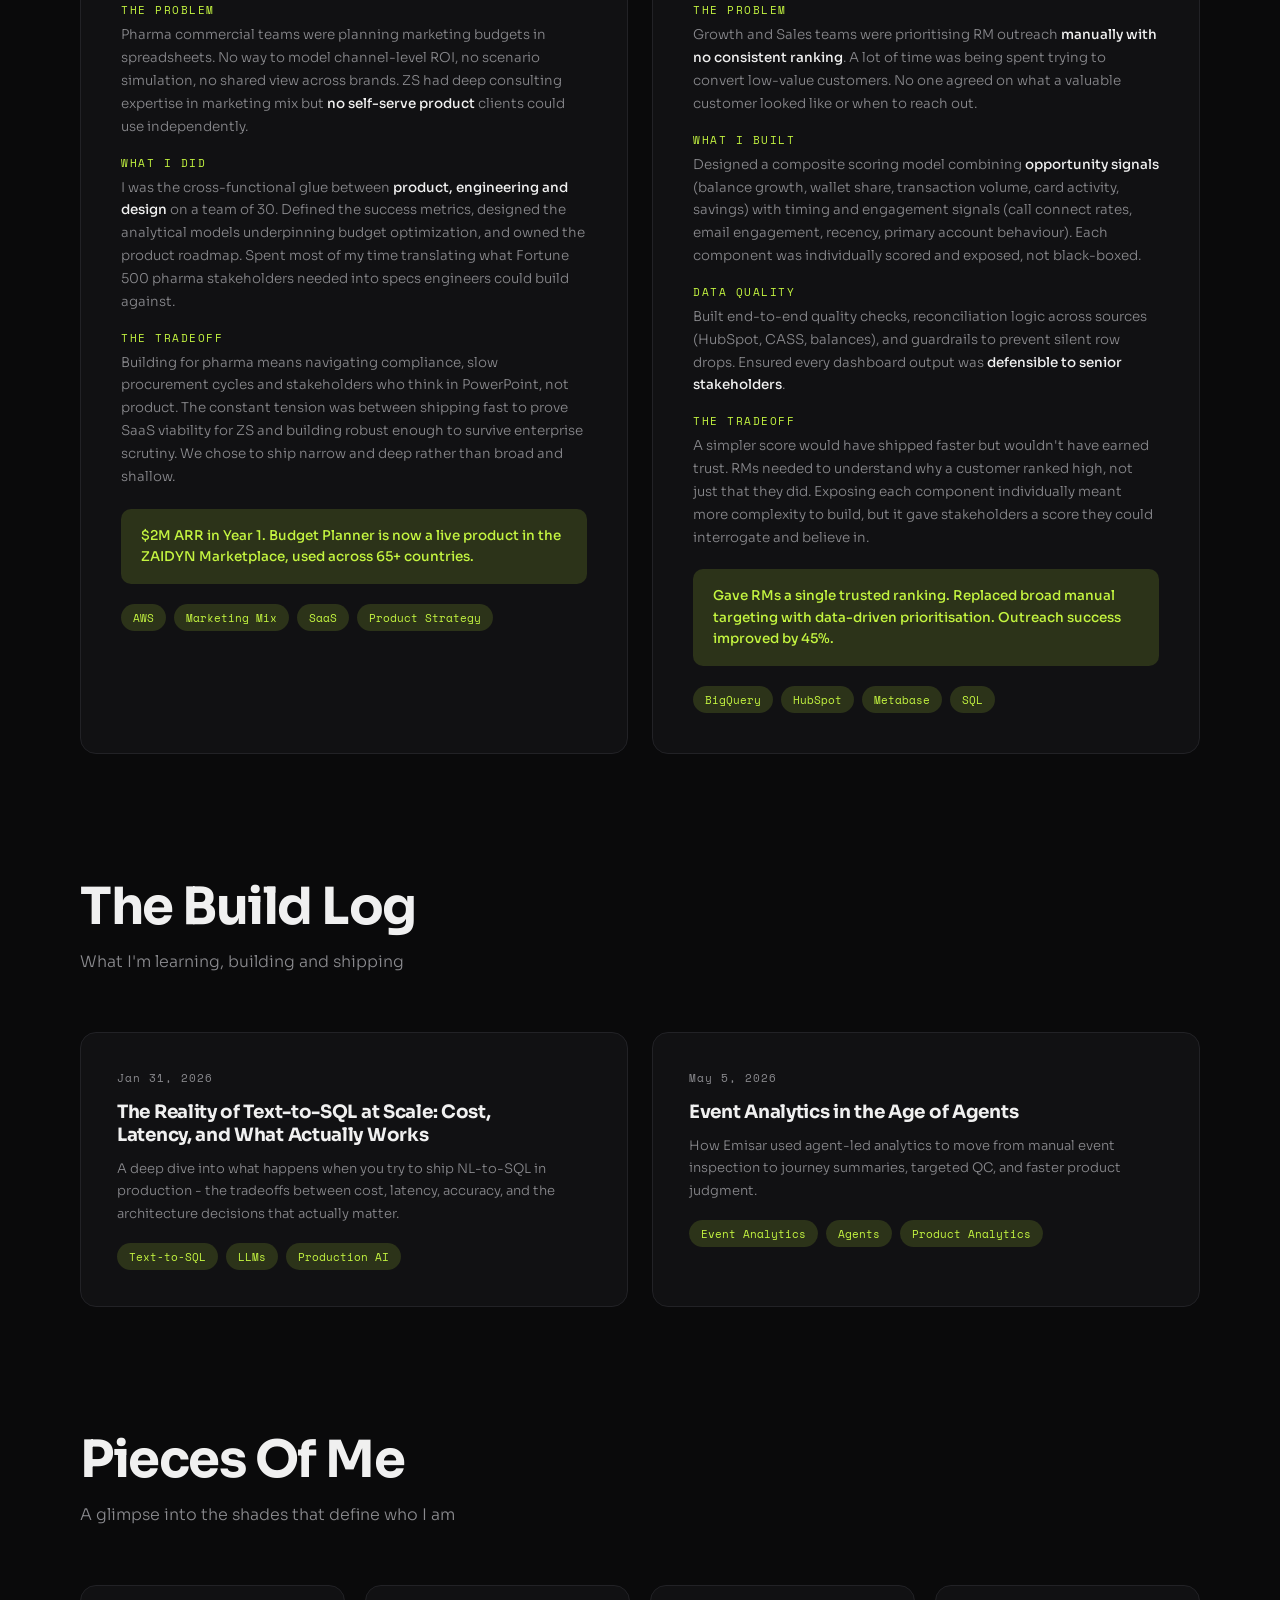
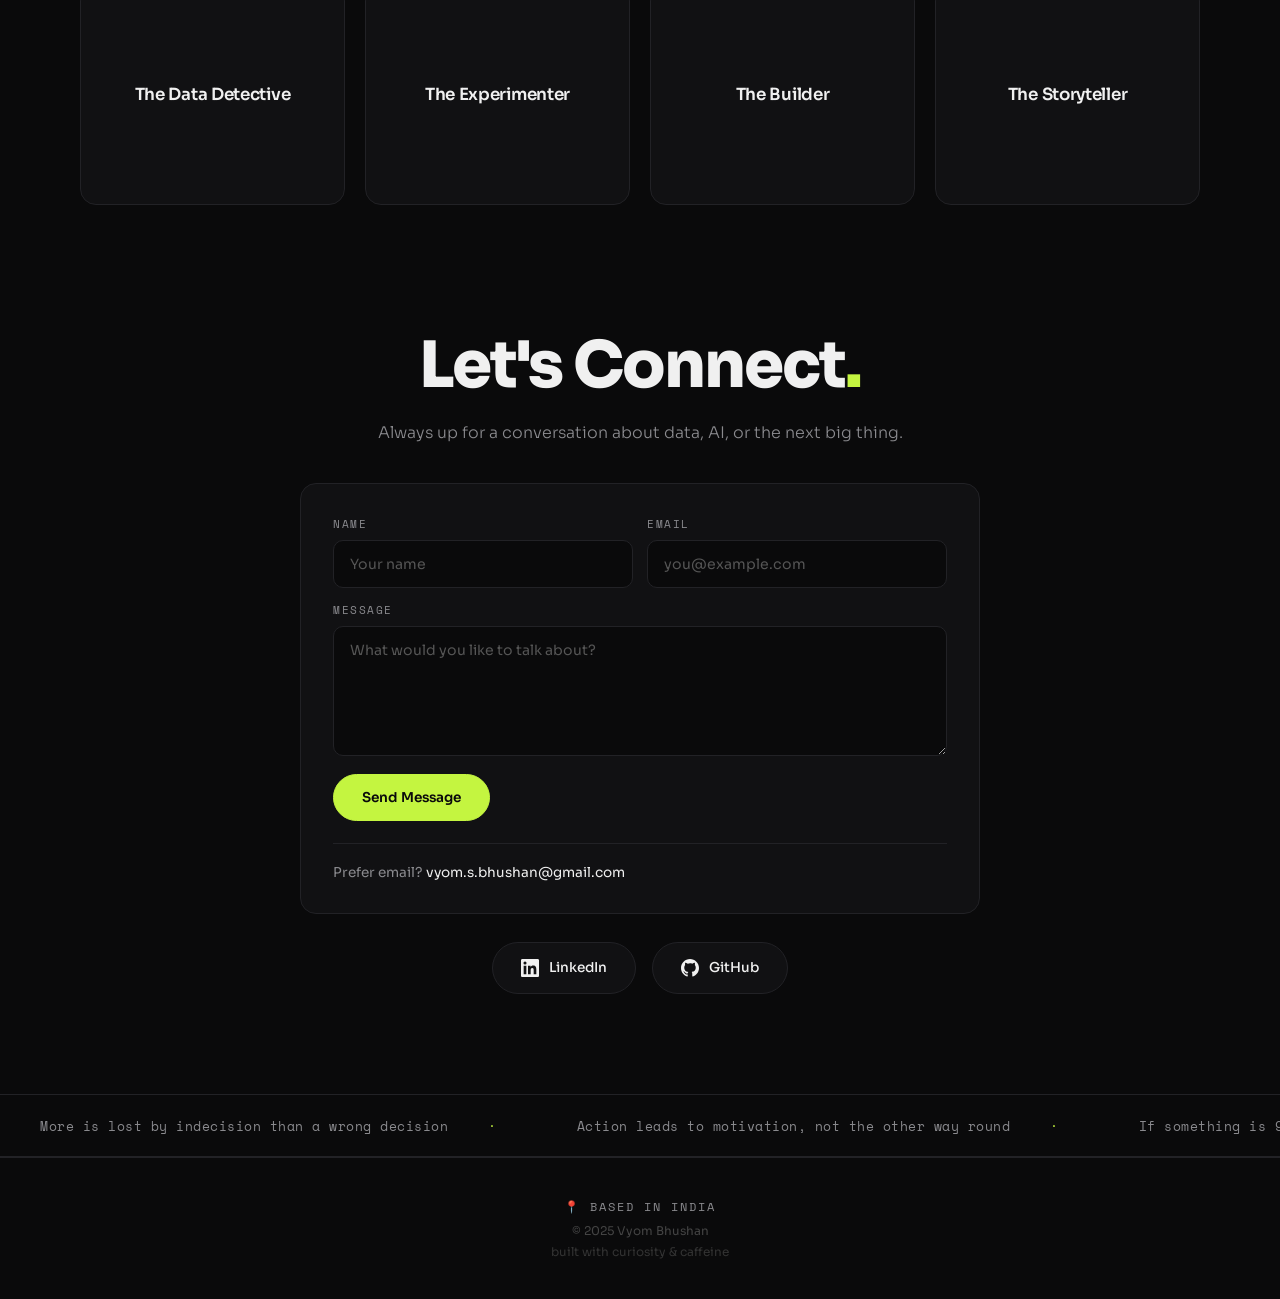
==== commit c7cba83d: "Update agent analytics article date" ====
--- a/index.html
+++ b/index.html
@@ -1132,7 +1132,7 @@
       </div>
     </a>
     <a href="blog/event-analytics-agents.html" class="blog-card">
-      <div class="blog-date">Draft</div>
+      <div class="blog-date">May 5, 2026</div>
       <h3>Event Analytics in the Age of Agents</h3>
       <p>How Emisar used agent-led analytics to move from manual event inspection to journey summaries, targeted QC, and faster product judgment.</p>
       <div class="blog-tags">
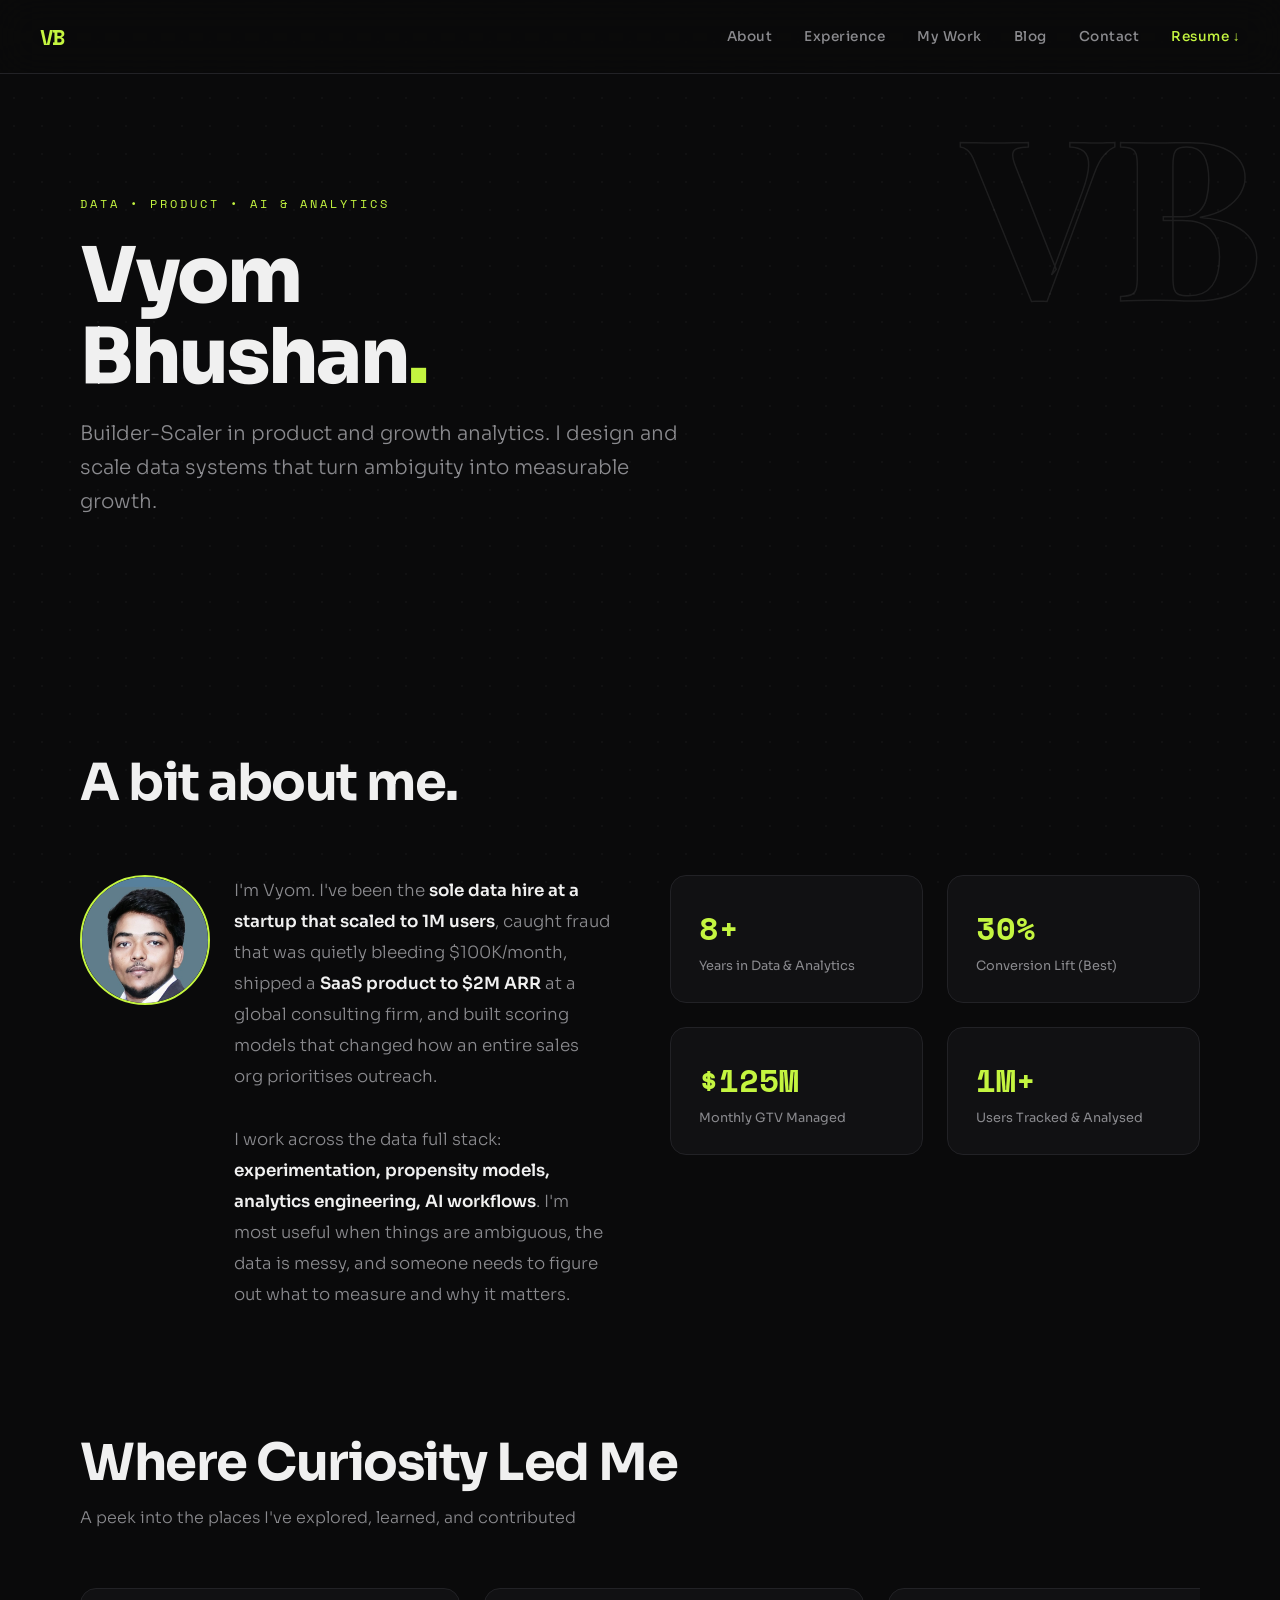
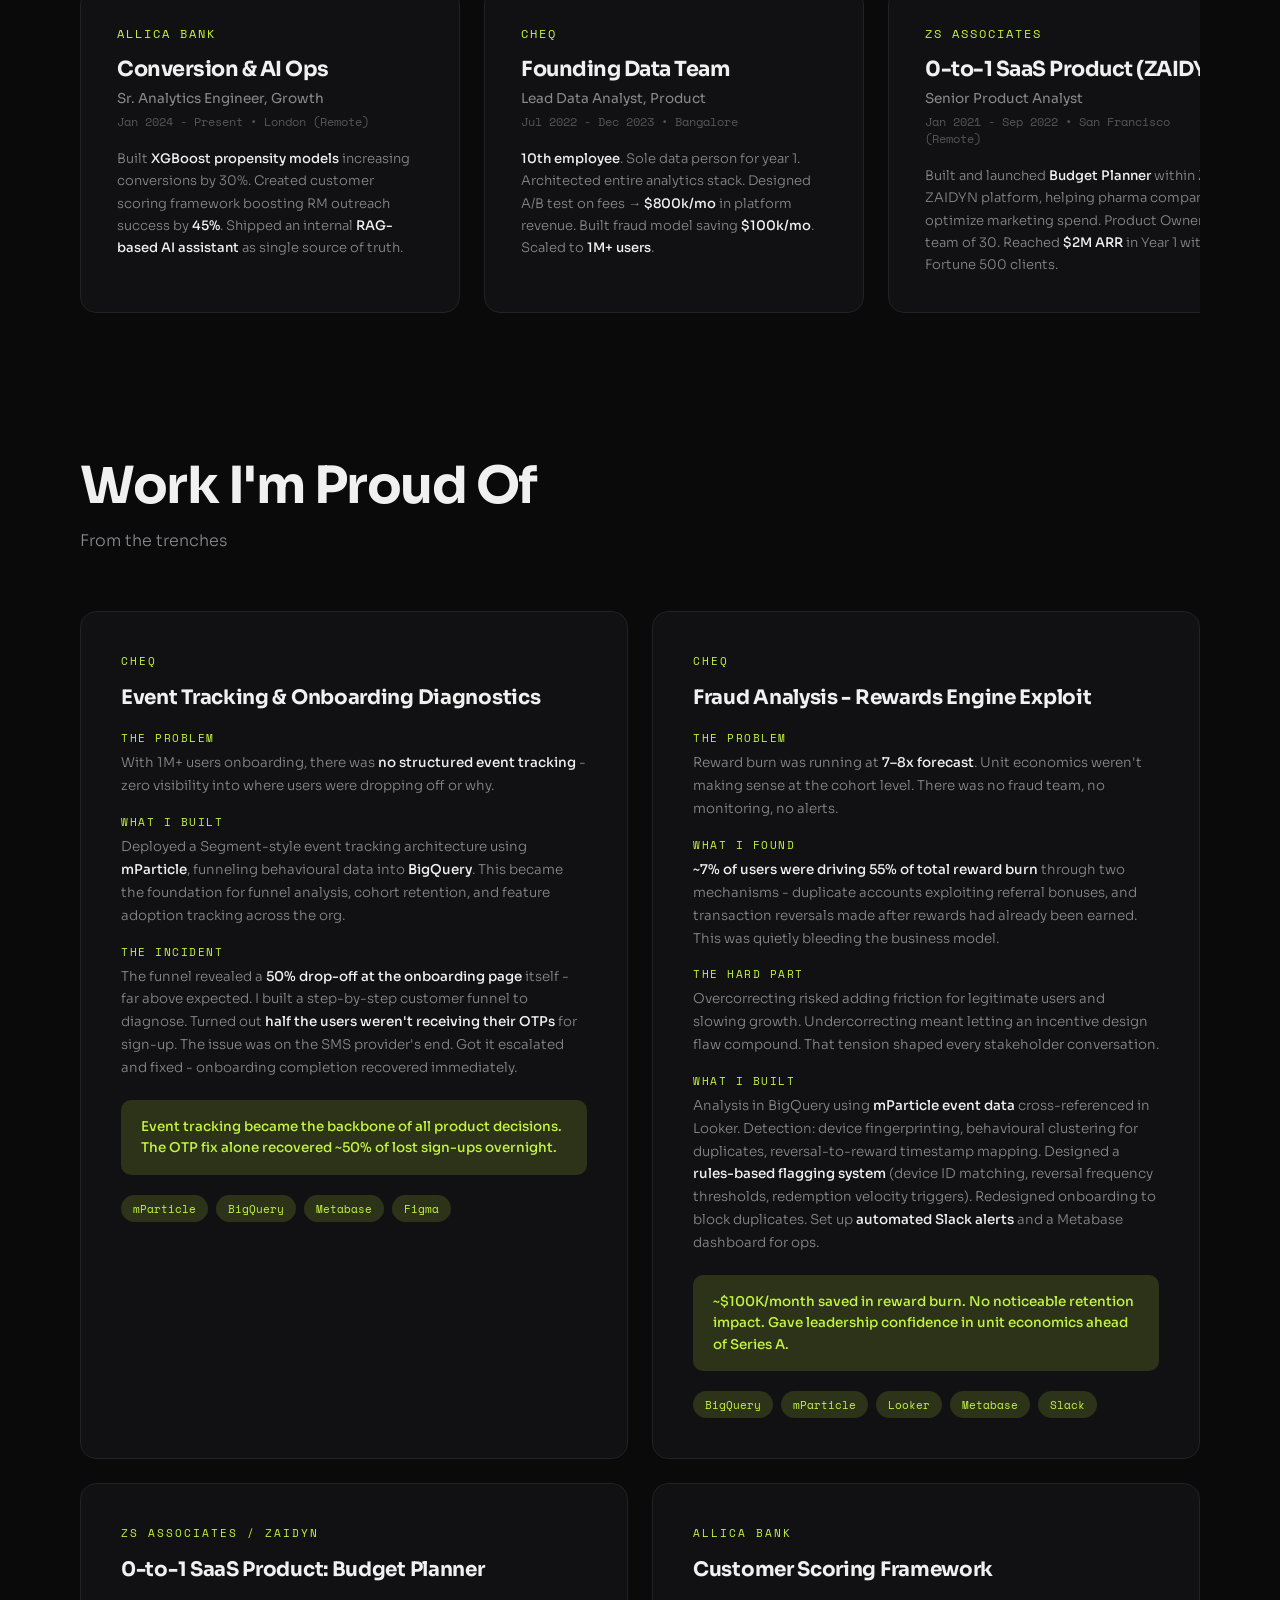
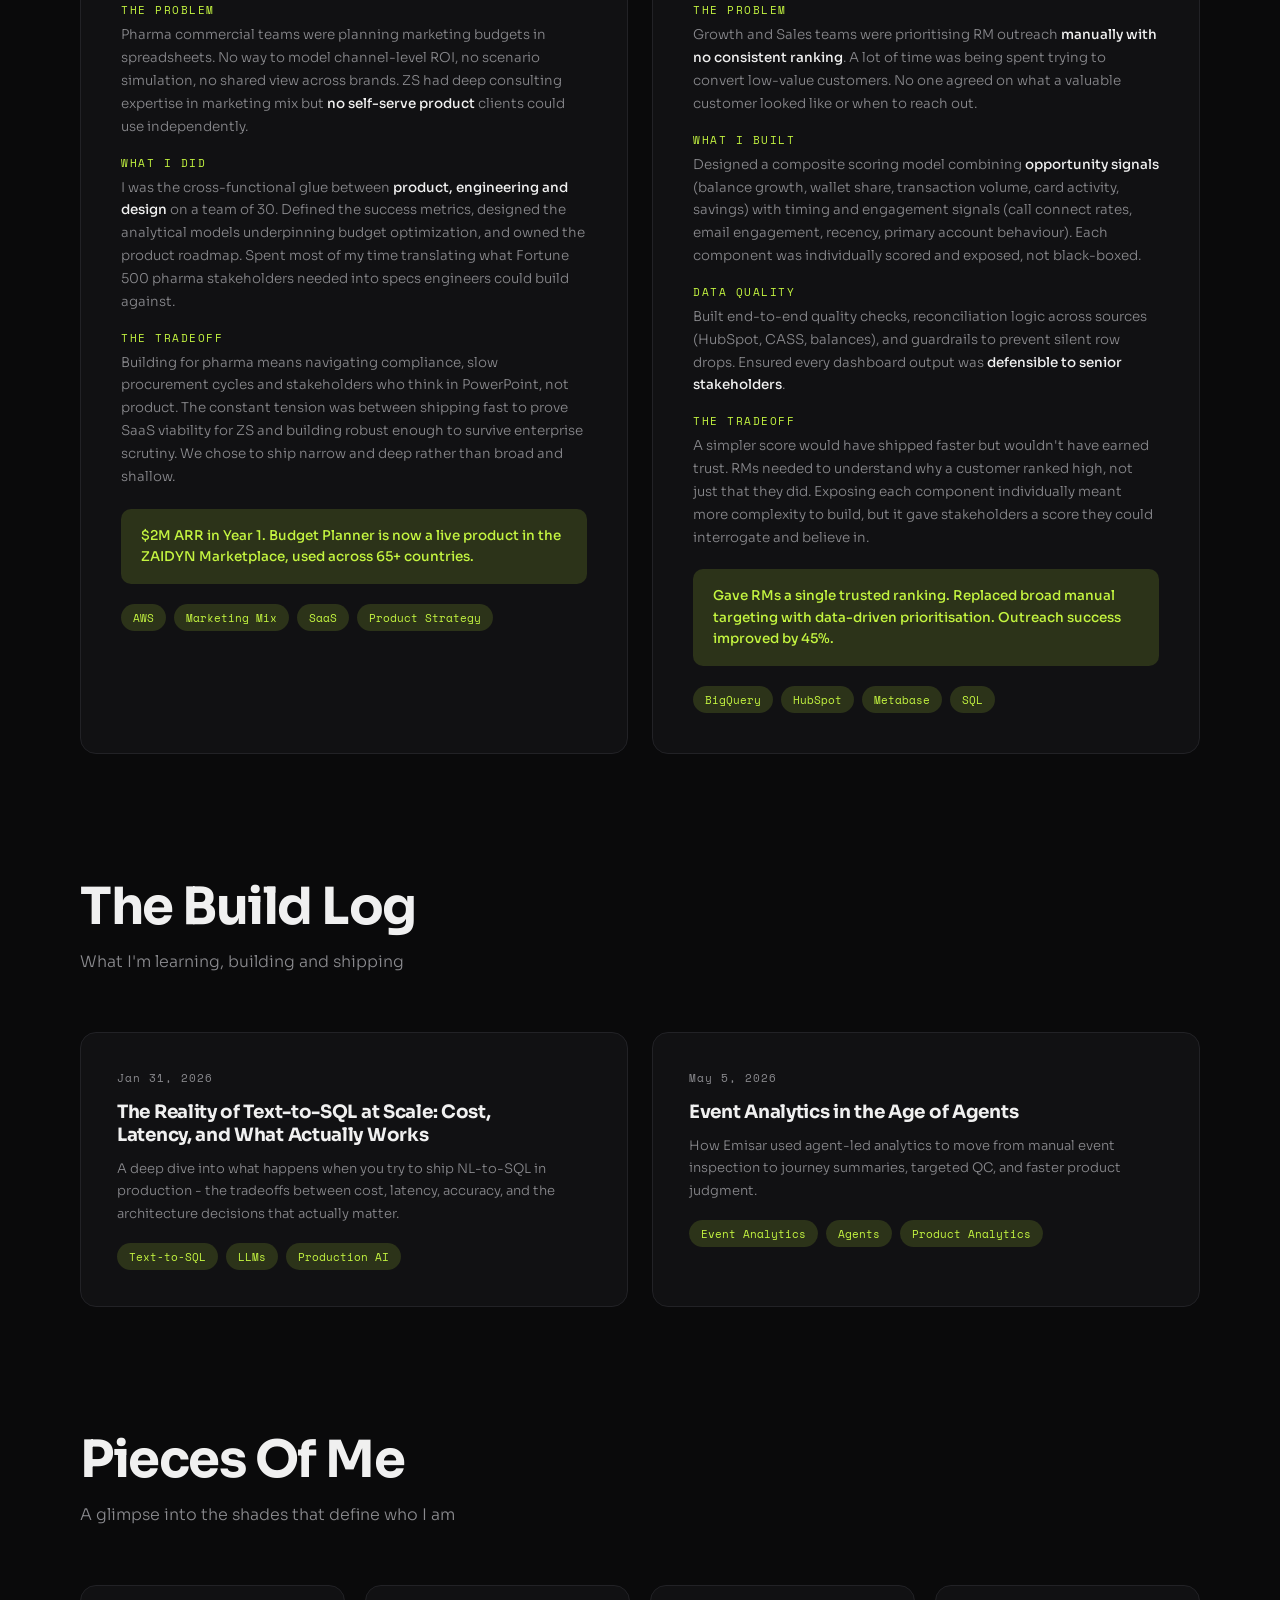
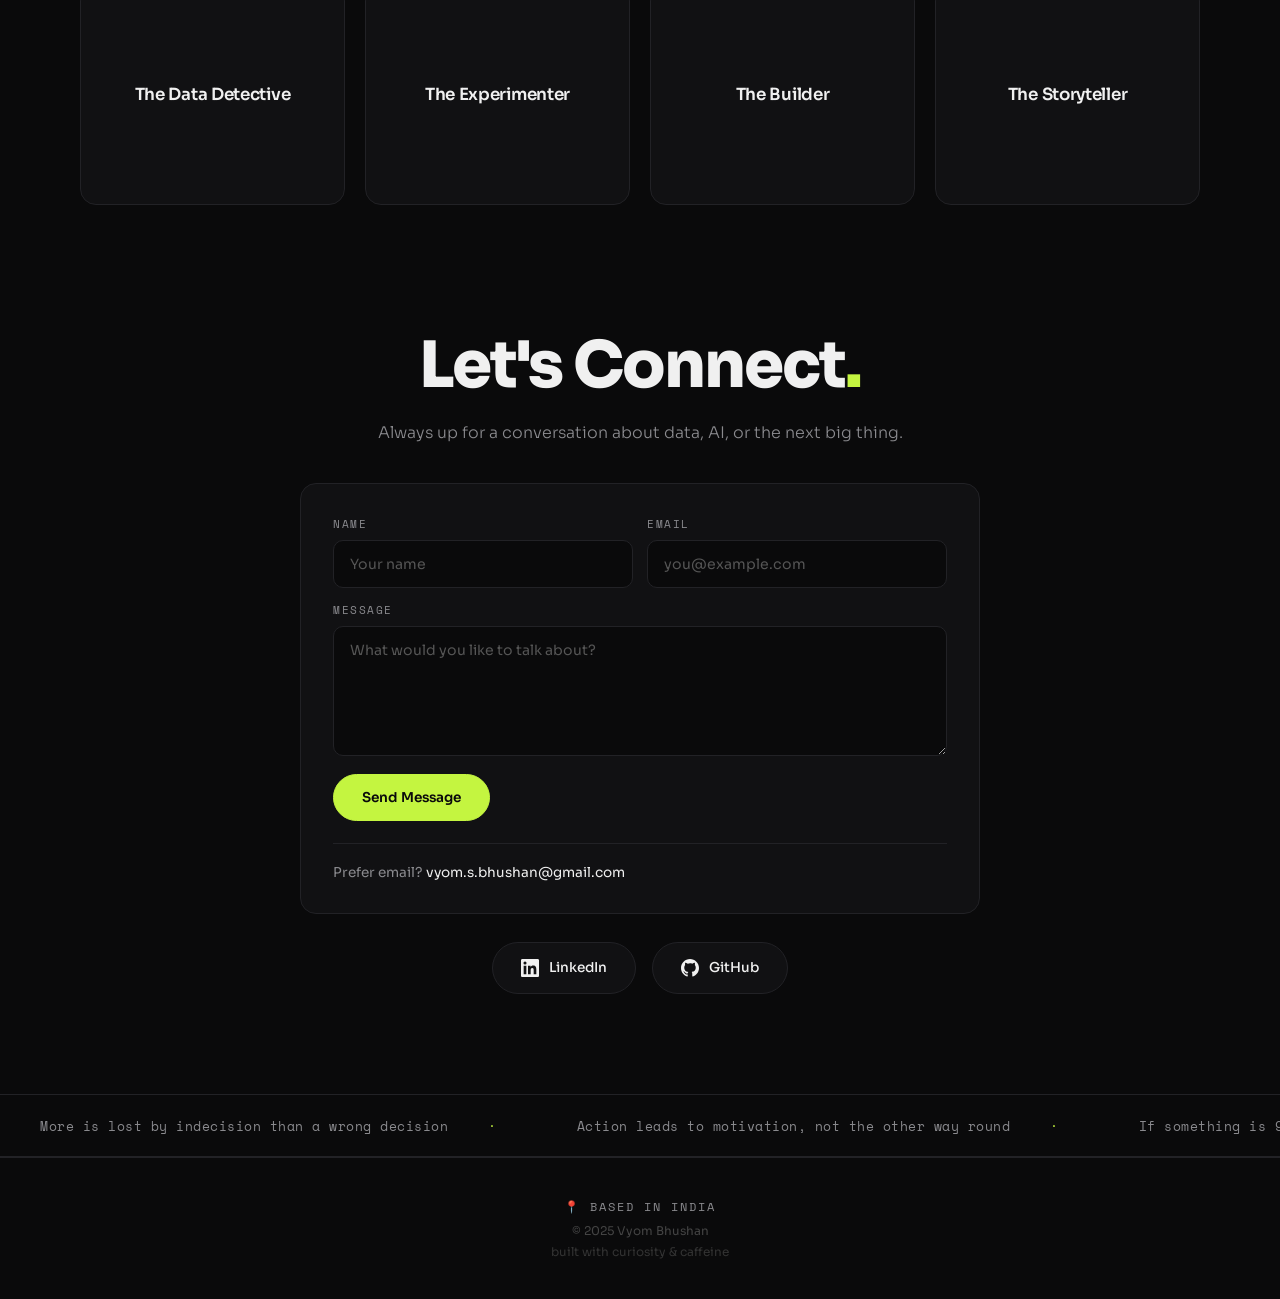
==== commit ee851816: "Update years of experience" ====
--- a/index.html
+++ b/index.html
@@ -940,7 +940,7 @@
     </div>
     <div class="about-stats">
       <div class="stat-card">
-        <div class="number">6+</div>
+        <div class="number">8+</div>
         <div class="label">Years in Data & Analytics</div>
       </div>
       <div class="stat-card">
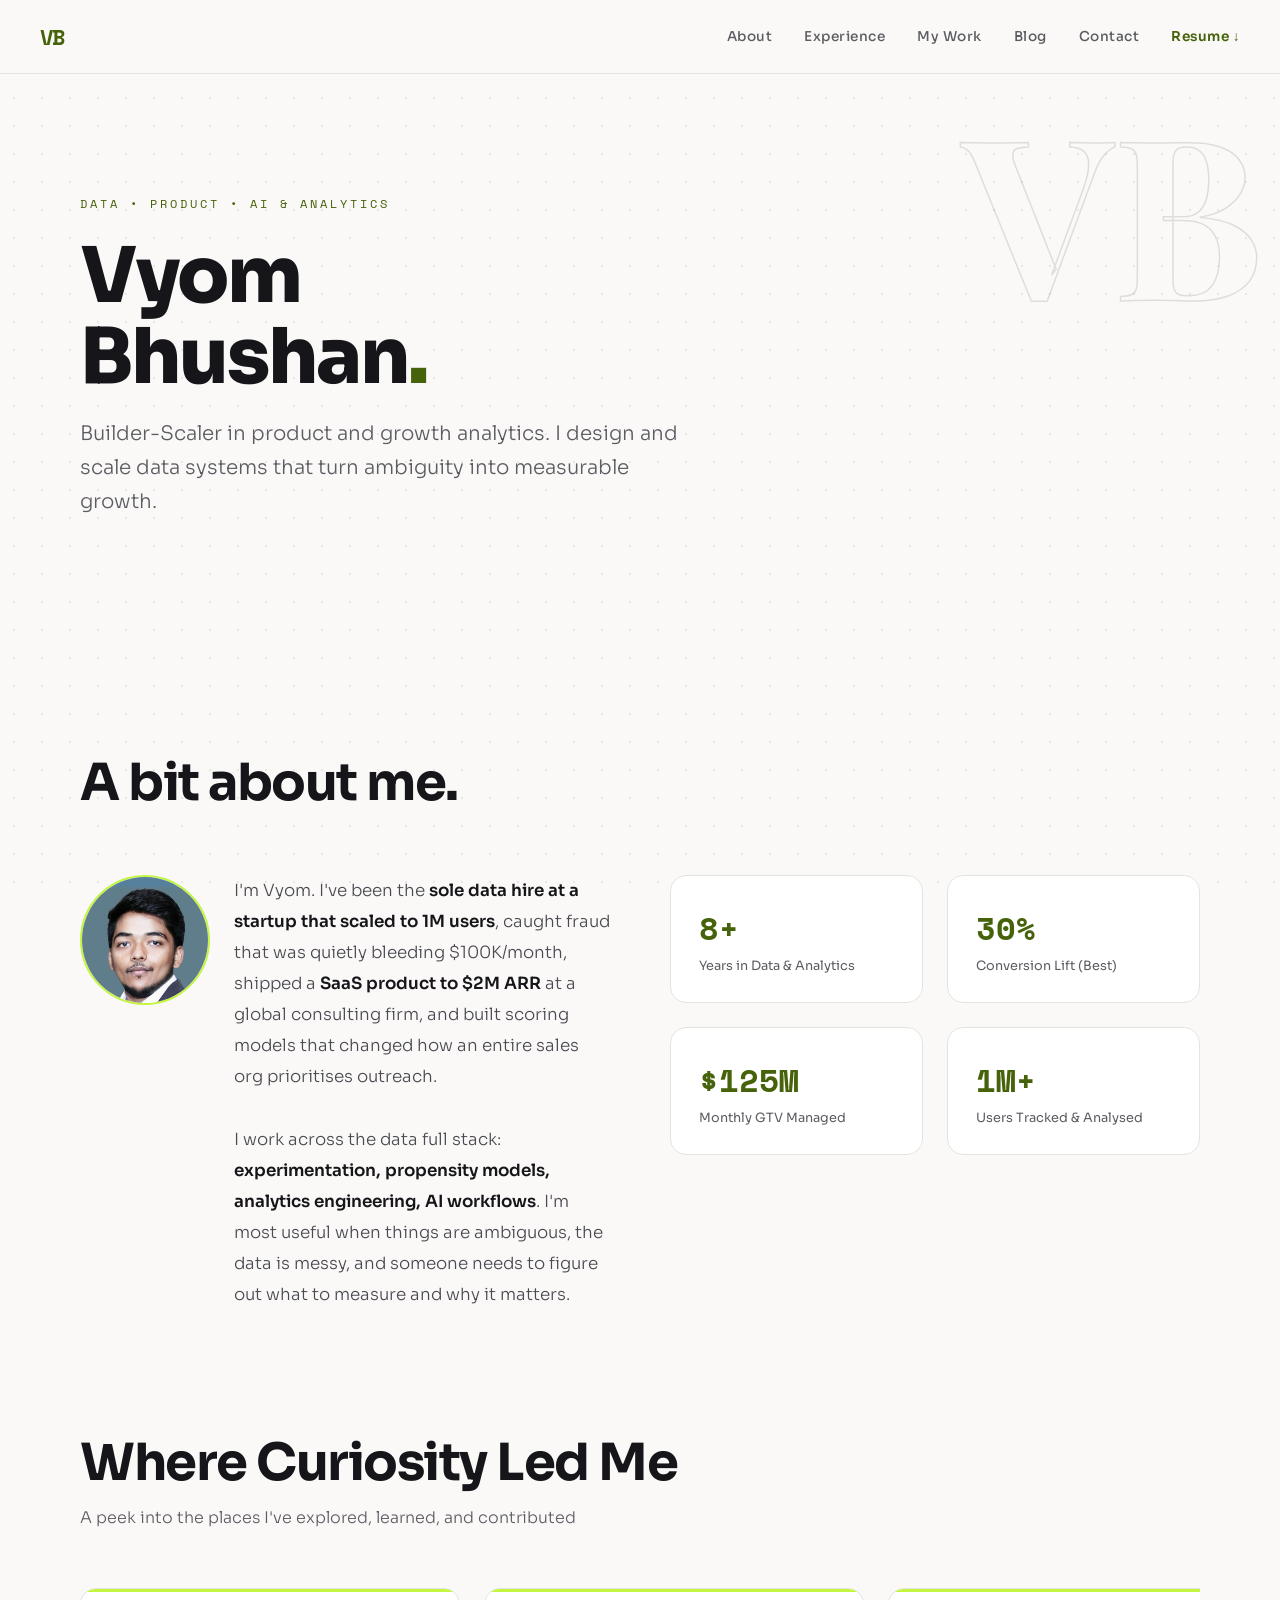
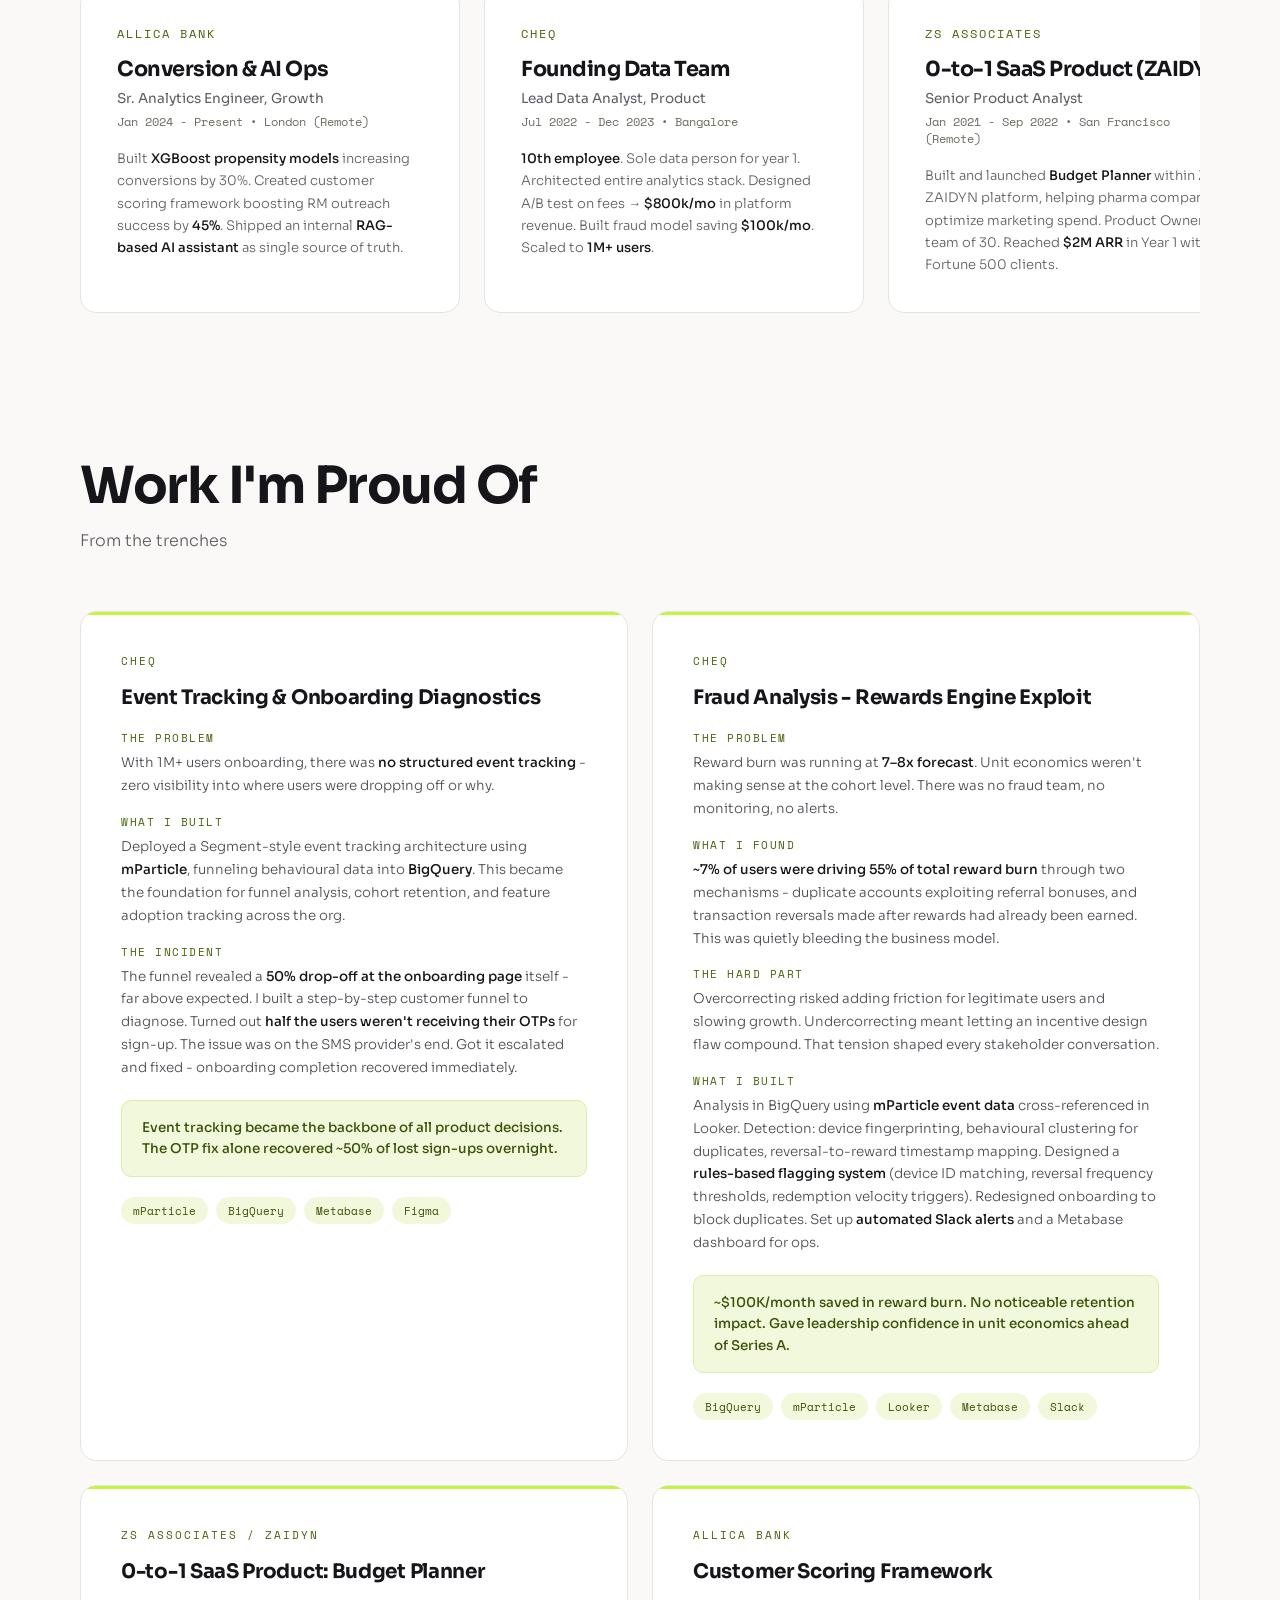
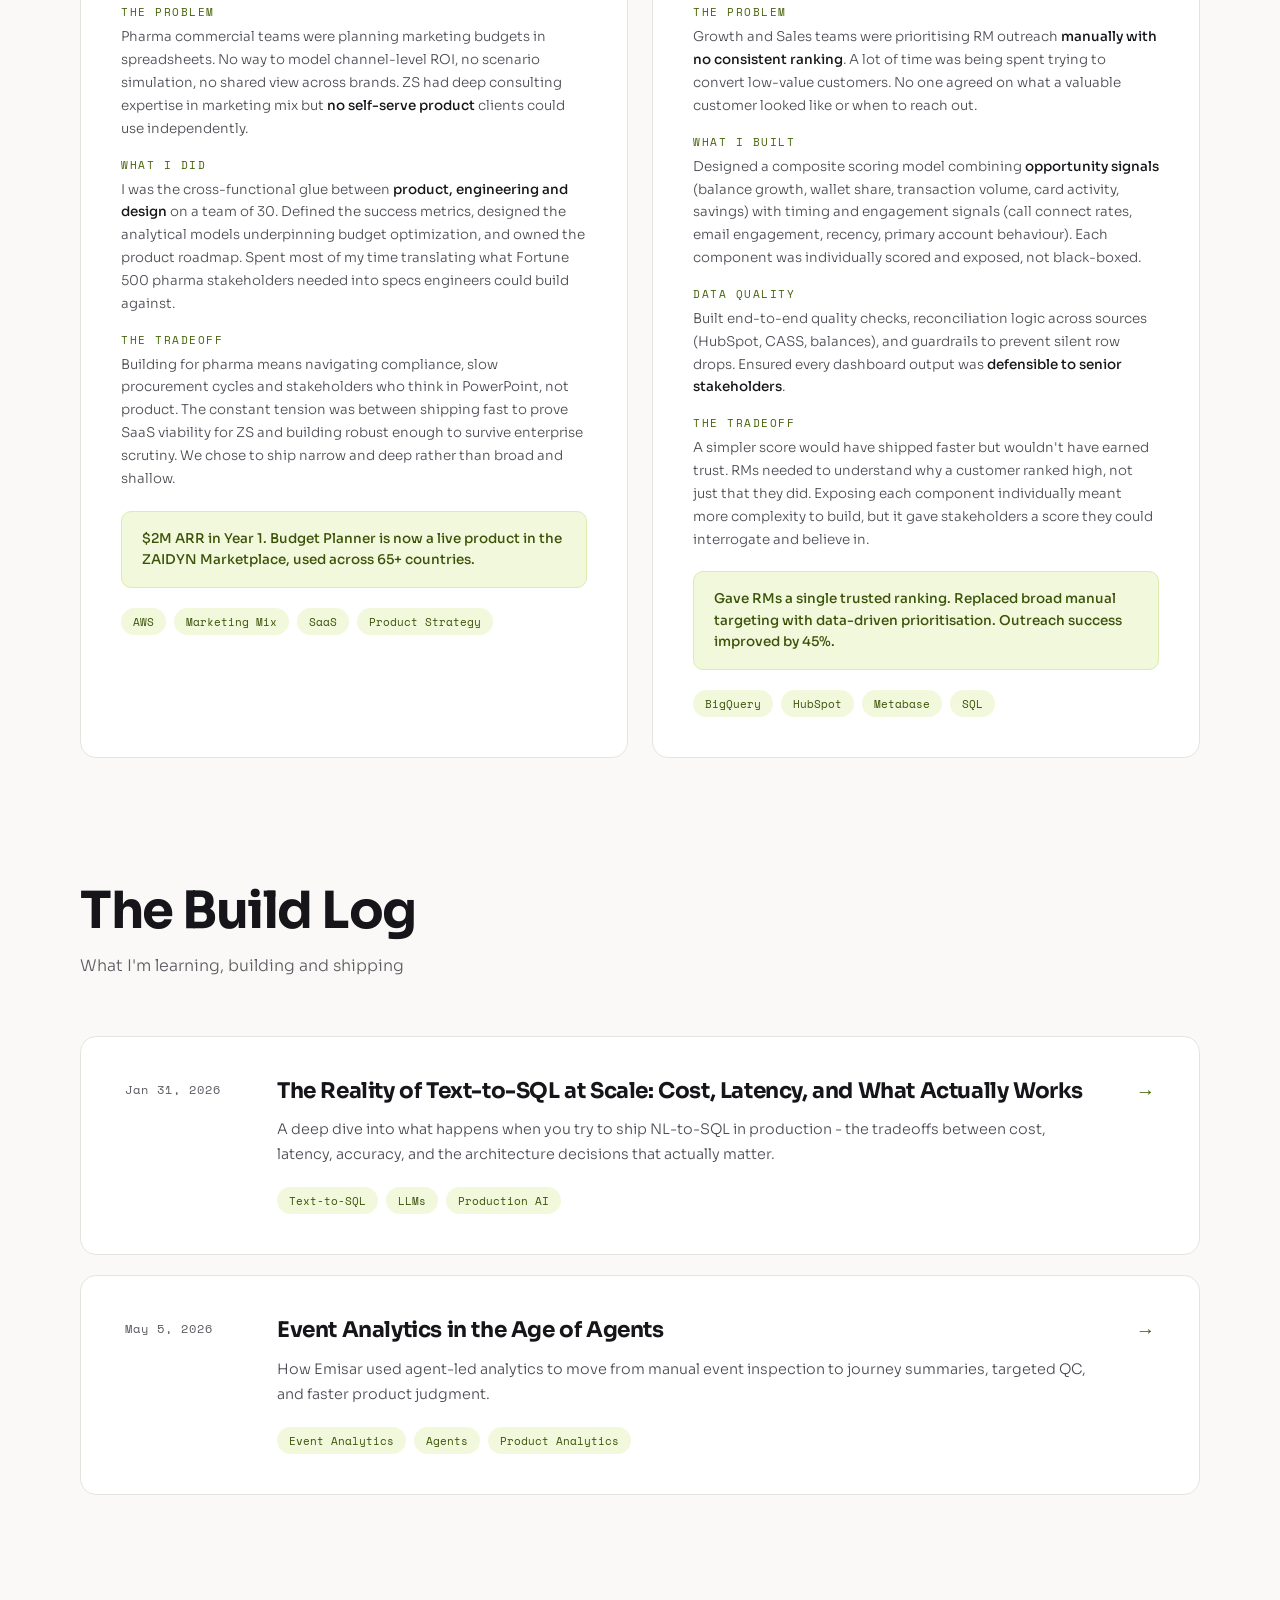
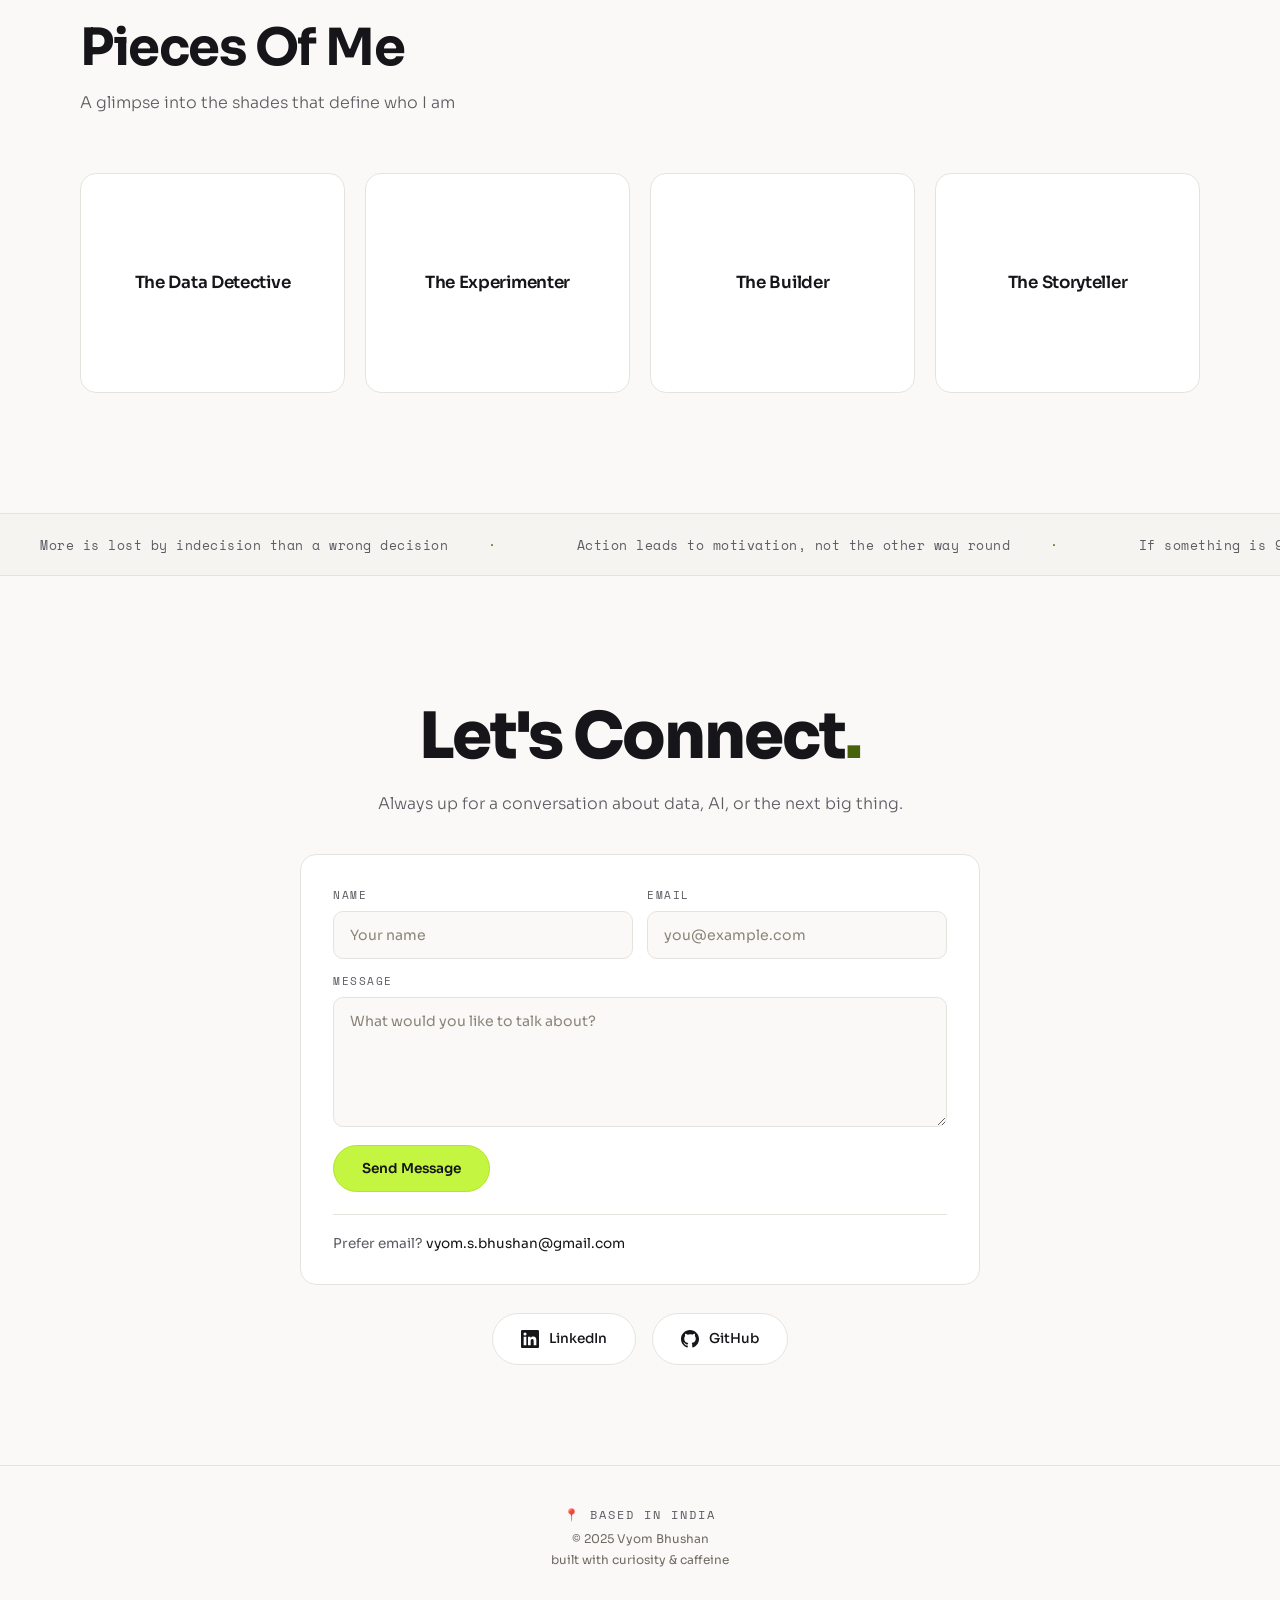
==== commit 5d9c616d: "Convert site to light theme Swaps the :root palette from dark to a warm off-white ground with white " ====
--- a/index.html
+++ b/index.html
@@ -12,20 +12,27 @@
 <meta charset="UTF-8">
 <meta name="viewport" content="width=device-width, initial-scale=1.0">
 <title>Vyom Bhushan</title>
-<link rel="icon" type="image/svg+xml" href="data:image/svg+xml,%3Csvg xmlns='http://www.w3.org/2000/svg' viewBox='0 0 32 32'%3E%3Crect width='32' height='32' rx='6' fill='%230a0a0b'/%3E%3Ctext x='16' y='23' font-family='Arial,sans-serif' font-weight='700' font-size='20' fill='%23c4f540' text-anchor='middle'%3EV%3C/text%3E%3C/svg%3E">
+<link rel="icon" type="image/svg+xml" href="data:image/svg+xml,%3Csvg xmlns='http://www.w3.org/2000/svg' viewBox='0 0 32 32'%3E%3Crect width='32' height='32' rx='6' fill='%23faf9f7'/%3E%3Ctext x='16' y='23' font-family='Arial,sans-serif' font-weight='700' font-size='20' fill='%2346620a' text-anchor='middle'%3EV%3C/text%3E%3C/svg%3E">
 <link href="https://fonts.googleapis.com/css2?family=Space+Mono:wght@400;700&family=Sora:wght@300;400;500;600;700;800&family=Playfair+Display:ital,wght@0,700;1,700&display=swap" rel="stylesheet">
 <style>
 *, *::before, *::after { margin: 0; padding: 0; box-sizing: border-box; }
 
 :root {
-  --bg: #0a0a0b;
-  --bg-card: #111113;
-  --bg-card-hover: #18181b;
-  --text: #f0f0f0;
-  --text-muted: #8a8a8e;
+  --bg: #faf9f7;
+  --bg-card: #ffffff;
+  --bg-card-hover: #fcfefa;
+  --text: #16161a;
+  --text-muted: #5c5c63;
+  --text-body: #4a4a52;
+  --text-dim: #6f6b62;
+  /* Brand lime. Fills, borders and rules only - 1.8:1 on white, never text. */
   --accent: #c4f540;
-  --accent-dim: #c4f54025;
-  --border: #222226;
+  --accent-ink: #46620a;
+  --accent-dim: #f2f8dc;
+  --accent-dim-border: #dcecad;
+  --accent-dim-ink: #3c5208;
+  --border: #e5e3dd;
+  --shadow-card: 0 18px 40px #16161a12;
   --radius: 16px;
 }
 
@@ -39,14 +46,14 @@
   -webkit-font-smoothing: antialiased;
 }
 
-::selection { background: var(--accent); color: var(--bg); }
+::selection { background: var(--accent); color: var(--text); }
 
 /* ─── Dot Grid Background ─── */
 .dot-grid {
   position: fixed;
   inset: 0;
   z-index: 0;
-  background-image: radial-gradient(circle, #ffffff08 1px, transparent 1px);
+  background-image: radial-gradient(circle, #16161a14 1px, transparent 1px);
   background-size: 28px 28px;
   pointer-events: none;
 }
@@ -62,7 +69,7 @@
   justify-content: space-between;
   align-items: center;
   backdrop-filter: blur(20px);
-  background: #0a0a0bcc;
+  background: #faf9f7cc;
   border-bottom: 1px solid var(--border);
 }
 
@@ -70,7 +77,7 @@
   font-family: 'Space Mono', monospace;
   font-weight: 700;
   font-size: 1.4rem;
-  color: var(--accent);
+  color: var(--accent-ink);
   letter-spacing: -1px;
 }
 
@@ -83,7 +90,7 @@
   letter-spacing: 0.5px;
   transition: color 0.3s;
 }
-.nav-links a:hover { color: var(--accent); }
+.nav-links a:hover { color: var(--accent-ink); }
 
 /* ─── Sections ─── */
 section {
@@ -108,7 +115,7 @@
   font-size: clamp(6rem, 18vw, 14rem);
   font-weight: 700;
   color: transparent;
-  -webkit-text-stroke: 1.5px #ffffff15;
+  -webkit-text-stroke: 1.5px #16161a1f;
   line-height: 0.85;
   position: absolute;
   right: -2%;
@@ -120,7 +127,7 @@
 .hero-label {
   font-family: 'Space Mono', monospace;
   font-size: 0.75rem;
-  color: var(--accent);
+  color: var(--accent-ink);
   letter-spacing: 3px;
   text-transform: uppercase;
   margin-bottom: 24px;
@@ -138,7 +145,7 @@
   animation: fadeUp 0.8s 0.4s forwards;
 }
 
-.hero h1 span { color: var(--accent); }
+.hero h1 span { color: var(--accent-ink); }
 
 .hero-tagline {
   font-size: clamp(1rem, 2vw, 1.25rem);
@@ -172,16 +179,16 @@
 
 .btn-primary {
   background: var(--accent);
-  color: var(--bg);
-}
-.btn-primary:hover { transform: translateY(-2px); box-shadow: 0 8px 30px #c4f54040; }
+  color: var(--text);
+}
+.btn-primary:hover { transform: translateY(-2px); box-shadow: 0 8px 24px #16161a1f; }
 
 .btn-outline {
   background: transparent;
   color: var(--text);
   border: 1px solid var(--border);
 }
-.btn-outline:hover { border-color: var(--accent); color: var(--accent); }
+.btn-outline:hover { border-color: var(--accent); color: var(--accent-ink); }
 
 /* ─── Section Headers ─── */
 .section-header {
@@ -230,7 +237,7 @@
 .about-text {
   font-size: 1.05rem;
   line-height: 1.85;
-  color: var(--text-muted);
+  color: var(--text-body);
   font-weight: 300;
 }
 
@@ -249,13 +256,13 @@
   padding: 28px;
   transition: all 0.3s;
 }
-.stat-card:hover { border-color: var(--accent); transform: translateY(-4px); }
+.stat-card:hover { border-color: var(--accent); transform: translateY(-4px); box-shadow: var(--shadow-card); }
 
 .stat-card .number {
   font-family: 'Space Mono', monospace;
   font-size: 2rem;
   font-weight: 700;
-  color: var(--accent);
+  color: var(--accent-ink);
   margin-bottom: 6px;
 }
 
@@ -286,7 +293,7 @@
 .skill-pill:hover {
   border-color: var(--accent);
   background: var(--accent-dim);
-  color: var(--accent);
+  color: var(--accent-dim-ink);
   transform: translateY(-2px);
 }
 
@@ -321,17 +328,13 @@
   width: 100%;
   height: 3px;
   background: var(--accent);
-  transform: scaleX(0);
-  transform-origin: left;
-  transition: transform 0.4s;
-}
-.exp-card:hover::before { transform: scaleX(1); }
-.exp-card:hover { border-color: #333; transform: translateY(-6px); }
+}
+.exp-card:hover { border-color: var(--accent); transform: translateY(-6px); box-shadow: var(--shadow-card); }
 
 .exp-card .company {
   font-family: 'Space Mono', monospace;
   font-size: 0.72rem;
-  color: var(--accent);
+  color: var(--accent-ink);
   letter-spacing: 2px;
   text-transform: uppercase;
   margin-bottom: 14px;
@@ -352,7 +355,7 @@
 
 .exp-card .period {
   font-size: 0.75rem;
-  color: #555;
+  color: var(--text-dim);
   font-family: 'Space Mono', monospace;
   margin-bottom: 18px;
 }
@@ -381,7 +384,7 @@
   transition: all 0.4s;
   position: relative;
 }
-.project-card:hover { border-color: var(--accent); transform: translateY(-4px); }
+.project-card:hover { border-color: var(--accent); transform: translateY(-4px); box-shadow: var(--shadow-card); }
 
 .project-card .icon {
   font-size: 2rem;
@@ -414,8 +417,11 @@
   font-family: 'Space Mono', monospace;
   padding: 5px 12px;
   background: var(--accent-dim);
-  color: var(--accent);
+  color: var(--accent-dim-ink);
   border-radius: 50px;
+  /* Keeps hyphenated tags ("Text-to-SQL") from breaking across lines. */
+  white-space: nowrap;
+  flex: 0 0 auto;
 }
 
 /* ─── Pieces of Me (Flip Cards) ─── */
@@ -482,7 +488,7 @@
 
 .flip-card-back p {
   font-size: 0.82rem;
-  color: var(--text-muted);
+  color: var(--text-body);
   line-height: 1.65;
   font-weight: 300;
 }
@@ -576,12 +582,12 @@
 .contact-field textarea:focus {
   outline: none;
   border-color: var(--accent);
-  background: #0d0d0f;
+  background: var(--bg-card);
 }
 
 .contact-field input::placeholder,
 .contact-field textarea::placeholder {
-  color: #555;
+  color: #8a8578;
 }
 
 .contact-submit {
@@ -589,19 +595,22 @@
   margin-top: 4px;
   padding: 14px 28px;
   background: var(--accent);
-  border: 1px solid var(--accent);
+  border: 1px solid #b3e232;
   border-radius: 50px;
-  color: var(--bg);
+  color: var(--text);
   font-family: 'Sora', sans-serif;
   font-size: 0.85rem;
   font-weight: 600;
   cursor: pointer;
   transition: transform 0.3s, box-shadow 0.3s;
+  /* The grid track would otherwise squeeze this to "Send / Message". */
+  white-space: nowrap;
+  width: max-content;
 }
 
 .contact-submit:hover {
   transform: translateY(-2px);
-  box-shadow: 0 8px 30px #c4f54025;
+  box-shadow: 0 8px 24px #16161a1f;
 }
 
 .contact-email {
@@ -619,12 +628,12 @@
 }
 
 .contact-email a:hover {
-  color: var(--accent);
+  color: var(--accent-ink);
 }
 
 .copy-state {
   margin-left: 10px;
-  color: var(--accent);
+  color: var(--accent-ink);
   font-family: 'Space Mono', monospace;
   font-size: 0.68rem;
   letter-spacing: 1px;
@@ -651,13 +660,16 @@
   font-weight: 500;
   transition: all 0.3s;
 }
-.contact-link:hover { border-color: var(--accent); color: var(--accent); transform: translateY(-2px); }
+.contact-link:hover { border-color: var(--accent); color: var(--accent-ink); transform: translateY(-2px); box-shadow: var(--shadow-card); }
 .contact-link svg { width: 18px; height: 18px; }
 
 /* ─── Marquee ─── */
 .marquee-section {
   position: relative;
   z-index: 1;
+  /* Sits between Pieces and Contact, so it needs its own breathing room. */
+  margin-top: 120px;
+  background: #f5f4f0;
   border-top: 1px solid var(--border);
   border-bottom: 1px solid var(--border);
   padding: 20px 0;
@@ -680,7 +692,7 @@
 
 .marquee-track span::after {
   content: '·';
-  color: var(--accent);
+  color: var(--accent-ink);
   padding-left: 40px;
 }
 
@@ -709,7 +721,7 @@
 
 .footer-copy {
   font-size: 0.75rem;
-  color: #444;
+  color: var(--text-dim);
 }
 
 /* ─── Scroll Animations ─── */
@@ -744,23 +756,19 @@
   position: relative;
   overflow: hidden;
 }
-.case-study:hover { border-color: #333; transform: translateY(-4px); }
+.case-study:hover { border-color: var(--accent); transform: translateY(-4px); box-shadow: var(--shadow-card); }
 .case-study::before {
   content: '';
   position: absolute;
   top: 0; left: 0;
   width: 100%; height: 3px;
   background: var(--accent);
-  transform: scaleX(0);
-  transform-origin: left;
-  transition: transform 0.4s;
-}
-.case-study:hover::before { transform: scaleX(1); }
+}
 
 .case-study .cs-company {
   font-family: 'Space Mono', monospace;
   font-size: 0.7rem;
-  color: var(--accent);
+  color: var(--accent-ink);
   letter-spacing: 2px;
   text-transform: uppercase;
   margin-bottom: 16px;
@@ -778,7 +786,7 @@
 .case-study .cs-label {
   font-family: 'Space Mono', monospace;
   font-size: 0.68rem;
-  color: var(--accent);
+  color: var(--accent-ink);
   letter-spacing: 1.5px;
   text-transform: uppercase;
   margin-bottom: 6px;
@@ -786,7 +794,7 @@
 
 .case-study .cs-text {
   font-size: 0.84rem;
-  color: var(--text-muted);
+  color: var(--text-body);
   line-height: 1.7;
   font-weight: 300;
 }
@@ -796,9 +804,10 @@
   margin-top: 20px;
   padding: 16px 20px;
   background: var(--accent-dim);
+  border: 1px solid var(--accent-dim-border);
   border-radius: 10px;
   font-size: 0.84rem;
-  color: var(--accent);
+  color: var(--accent-dim-ink);
   font-weight: 500;
   line-height: 1.6;
 }
@@ -807,61 +816,63 @@
 
 /* ─── Blog Section ─── */
 .blog-grid {
-  display: grid;
-  grid-template-columns: repeat(2, minmax(0, 1fr));
-  gap: 24px;
+  display: flex;
+  flex-direction: column;
+  gap: 20px;
 }
 
 .blog-card {
+  display: flex;
+  gap: 32px;
+  flex-wrap: wrap;
+  align-items: flex-start;
   background: var(--bg-card);
   border: 1px solid var(--border);
   border-radius: var(--radius);
-  padding: 36px;
+  padding: 40px 44px;
   transition: all 0.4s;
   cursor: pointer;
   text-decoration: none;
   color: inherit;
-  display: block;
-  position: relative;
-  overflow: hidden;
-}
-.blog-card:hover { border-color: var(--accent); transform: translateY(-4px); }
-.blog-card::after {
-  content: '→';
-  position: absolute;
-  top: 36px; right: 36px;
-  font-size: 1.2rem;
-  color: var(--accent);
-  opacity: 0;
-  transform: translateX(-8px);
-  transition: all 0.3s;
-}
-.blog-card:hover::after { opacity: 1; transform: translateX(0); }
+}
+.blog-card:hover { border-color: var(--accent); transform: translateY(-3px); box-shadow: var(--shadow-card); }
 
 .blog-card .blog-date {
+  flex: 0 0 120px;
   font-family: 'Space Mono', monospace;
-  font-size: 0.7rem;
+  font-size: 0.72rem;
   color: var(--text-muted);
   letter-spacing: 1px;
-  margin-bottom: 14px;
+  padding-top: 4px;
+}
+
+.blog-card .blog-body { flex: 1 1 420px; min-width: 0; }
+
+.blog-card .blog-arrow {
+  flex: 0 0 auto;
+  font-size: 1.2rem;
+  color: var(--accent-ink);
+  padding-top: 2px;
 }
 
 .blog-card h3 {
-  font-size: 1.15rem;
+  font-size: 1.35rem;
   font-weight: 700;
-  letter-spacing: -0.3px;
+  letter-spacing: -0.4px;
+  line-height: 1.3;
   margin-bottom: 12px;
-  padding-right: 30px;
+  text-wrap: pretty;
 }
 
 .blog-card p {
-  font-size: 0.82rem;
-  color: var(--text-muted);
-  line-height: 1.7;
+  font-size: 0.9rem;
+  color: var(--text-body);
+  line-height: 1.75;
   font-weight: 300;
-}
-
-.blog-card .blog-tags { margin-top: 18px; display: flex; flex-wrap: wrap; gap: 8px; }
+  max-width: 74ch;
+}
+
+.blog-card .blog-tags { margin-top: 20px; display: flex; flex-wrap: wrap; gap: 8px; }
 
 .blog-placeholder {
   background: var(--bg-card);
@@ -876,7 +887,7 @@
   min-height: 200px;
 }
 
-.blog-placeholder .bp-icon { font-size: 2rem; margin-bottom: 16px; opacity: 0.4; }
+.blog-placeholder .bp-icon { font-size: 2rem; margin-bottom: 16px; opacity: 0.55; }
 .blog-placeholder p { color: var(--text-muted); font-size: 0.85rem; font-weight: 300; }
 
 /* ─── Responsive ─── */
@@ -889,7 +900,8 @@
   .about-content { grid-template-columns: 1fr; gap: 40px; }
   .projects-grid { grid-template-columns: 1fr; }
   .case-studies-grid { grid-template-columns: 1fr; }
-  .blog-grid { grid-template-columns: 1fr; }
+  .blog-card { padding: 28px 24px; gap: 16px; }
+  .blog-card h3 { font-size: 1.15rem; }
   .exp-card { flex: 0 0 300px; }
   .contact-card { padding: 24px; }
   .contact-form-row { grid-template-columns: 1fr; }
@@ -911,7 +923,7 @@
     <a href="#projects">My Work</a>
     <a href="#blog">Blog</a>
     <a href="#contact">Contact</a>
-    <a href="resume.pdf" target="_blank" rel="noopener noreferrer" style="color: var(--accent);">Resume ↓</a>
+    <a href="resume.pdf" target="_blank" rel="noopener noreferrer" style="color: var(--accent-ink); font-weight: 600;">Resume ↓</a>
   </div>
 </nav>
 
@@ -1123,23 +1135,29 @@
   <div class="blog-grid reveal">
     <a href="blog/text-to-sql.html" class="blog-card">
       <div class="blog-date">Jan 31, 2026</div>
-      <h3>The Reality of Text-to-SQL at Scale: Cost, Latency, and What Actually Works</h3>
-      <p>A deep dive into what happens when you try to ship NL-to-SQL in production - the tradeoffs between cost, latency, accuracy, and the architecture decisions that actually matter.</p>
-      <div class="blog-tags">
-        <span class="tech-tag">Text-to-SQL</span>
-        <span class="tech-tag">LLMs</span>
-        <span class="tech-tag">Production AI</span>
-      </div>
+      <div class="blog-body">
+        <h3>The Reality of Text-to-SQL at Scale: Cost, Latency, and What Actually Works</h3>
+        <p>A deep dive into what happens when you try to ship NL-to-SQL in production - the tradeoffs between cost, latency, accuracy, and the architecture decisions that actually matter.</p>
+        <div class="blog-tags">
+          <span class="tech-tag">Text-to-SQL</span>
+          <span class="tech-tag">LLMs</span>
+          <span class="tech-tag">Production AI</span>
+        </div>
+      </div>
+      <div class="blog-arrow" aria-hidden="true">→</div>
     </a>
     <a href="blog/event-analytics-agents.html" class="blog-card">
       <div class="blog-date">May 5, 2026</div>
-      <h3>Event Analytics in the Age of Agents</h3>
-      <p>How Emisar used agent-led analytics to move from manual event inspection to journey summaries, targeted QC, and faster product judgment.</p>
-      <div class="blog-tags">
-        <span class="tech-tag">Event Analytics</span>
-        <span class="tech-tag">Agents</span>
-        <span class="tech-tag">Product Analytics</span>
-      </div>
+      <div class="blog-body">
+        <h3>Event Analytics in the Age of Agents</h3>
+        <p>How Emisar used agent-led analytics to move from manual event inspection to journey summaries, targeted QC, and faster product judgment.</p>
+        <div class="blog-tags">
+          <span class="tech-tag">Event Analytics</span>
+          <span class="tech-tag">Agents</span>
+          <span class="tech-tag">Product Analytics</span>
+        </div>
+      </div>
+      <div class="blog-arrow" aria-hidden="true">→</div>
     </a>
   </div>
 </section>
@@ -1194,10 +1212,28 @@
   </div>
 </section>
 
+<!-- Marquee -->
+<div class="marquee-section">
+  <div class="marquee-track">
+    <span>More is lost by indecision than a wrong decision</span>
+    <span>Action leads to motivation, not the other way round</span>
+    <span>If something is 99% done, it's closer to 0% than 100%</span>
+    <span>Cost of inaction is an exponentially increasing function</span>
+    <span>Decline is slow, but the collapse is sudden</span>
+    <span>Impatience with actions, patience with results</span>
+    <span>More is lost by indecision than a wrong decision</span>
+    <span>Action leads to motivation, not the other way round</span>
+    <span>If something is 99% done, it's closer to 0% than 100%</span>
+    <span>Cost of inaction is an exponentially increasing function</span>
+    <span>Decline is slow, but the collapse is sudden</span>
+    <span>Impatience with actions, patience with results</span>
+  </div>
+</div>
+
 <!-- Contact -->
 <section class="contact-section" id="contact">
   <div class="reveal">
-    <h2>Let's Connect<span style="color:var(--accent)">.</span></h2>
+    <h2>Let's Connect<span style="color:var(--accent-ink)">.</span></h2>
     <p>Always up for a conversation about data, AI, or the next big thing.</p>
     <div class="contact-card">
       <form action="https://formspree.io/f/mgodzvyk" method="POST" class="contact-form">
@@ -1234,29 +1270,11 @@
   </div>
 </section>
 
-<!-- Marquee -->
-<div class="marquee-section">
-  <div class="marquee-track">
-    <span>More is lost by indecision than a wrong decision</span>
-    <span>Action leads to motivation, not the other way round</span>
-    <span>If something is 99% done, it's closer to 0% than 100%</span>
-    <span>Cost of inaction is an exponentially increasing function</span>
-    <span>Decline is slow, but the collapse is sudden</span>
-    <span>Impatience with actions, patience with results</span>
-    <span>More is lost by indecision than a wrong decision</span>
-    <span>Action leads to motivation, not the other way round</span>
-    <span>If something is 99% done, it's closer to 0% than 100%</span>
-    <span>Cost of inaction is an exponentially increasing function</span>
-    <span>Decline is slow, but the collapse is sudden</span>
-    <span>Impatience with actions, patience with results</span>
-  </div>
-</div>
-
 <!-- Footer -->
 <footer>
   <div class="footer-location">📍 Based in India</div>
   <div class="footer-copy">&copy; 2025 Vyom Bhushan</div>
-  <div class="footer-copy" style="margin-top: 6px; color: #333;">built with curiosity & caffeine</div>
+  <div class="footer-copy" style="margin-top: 6px;">built with curiosity & caffeine</div>
 </footer>
 
 <script>
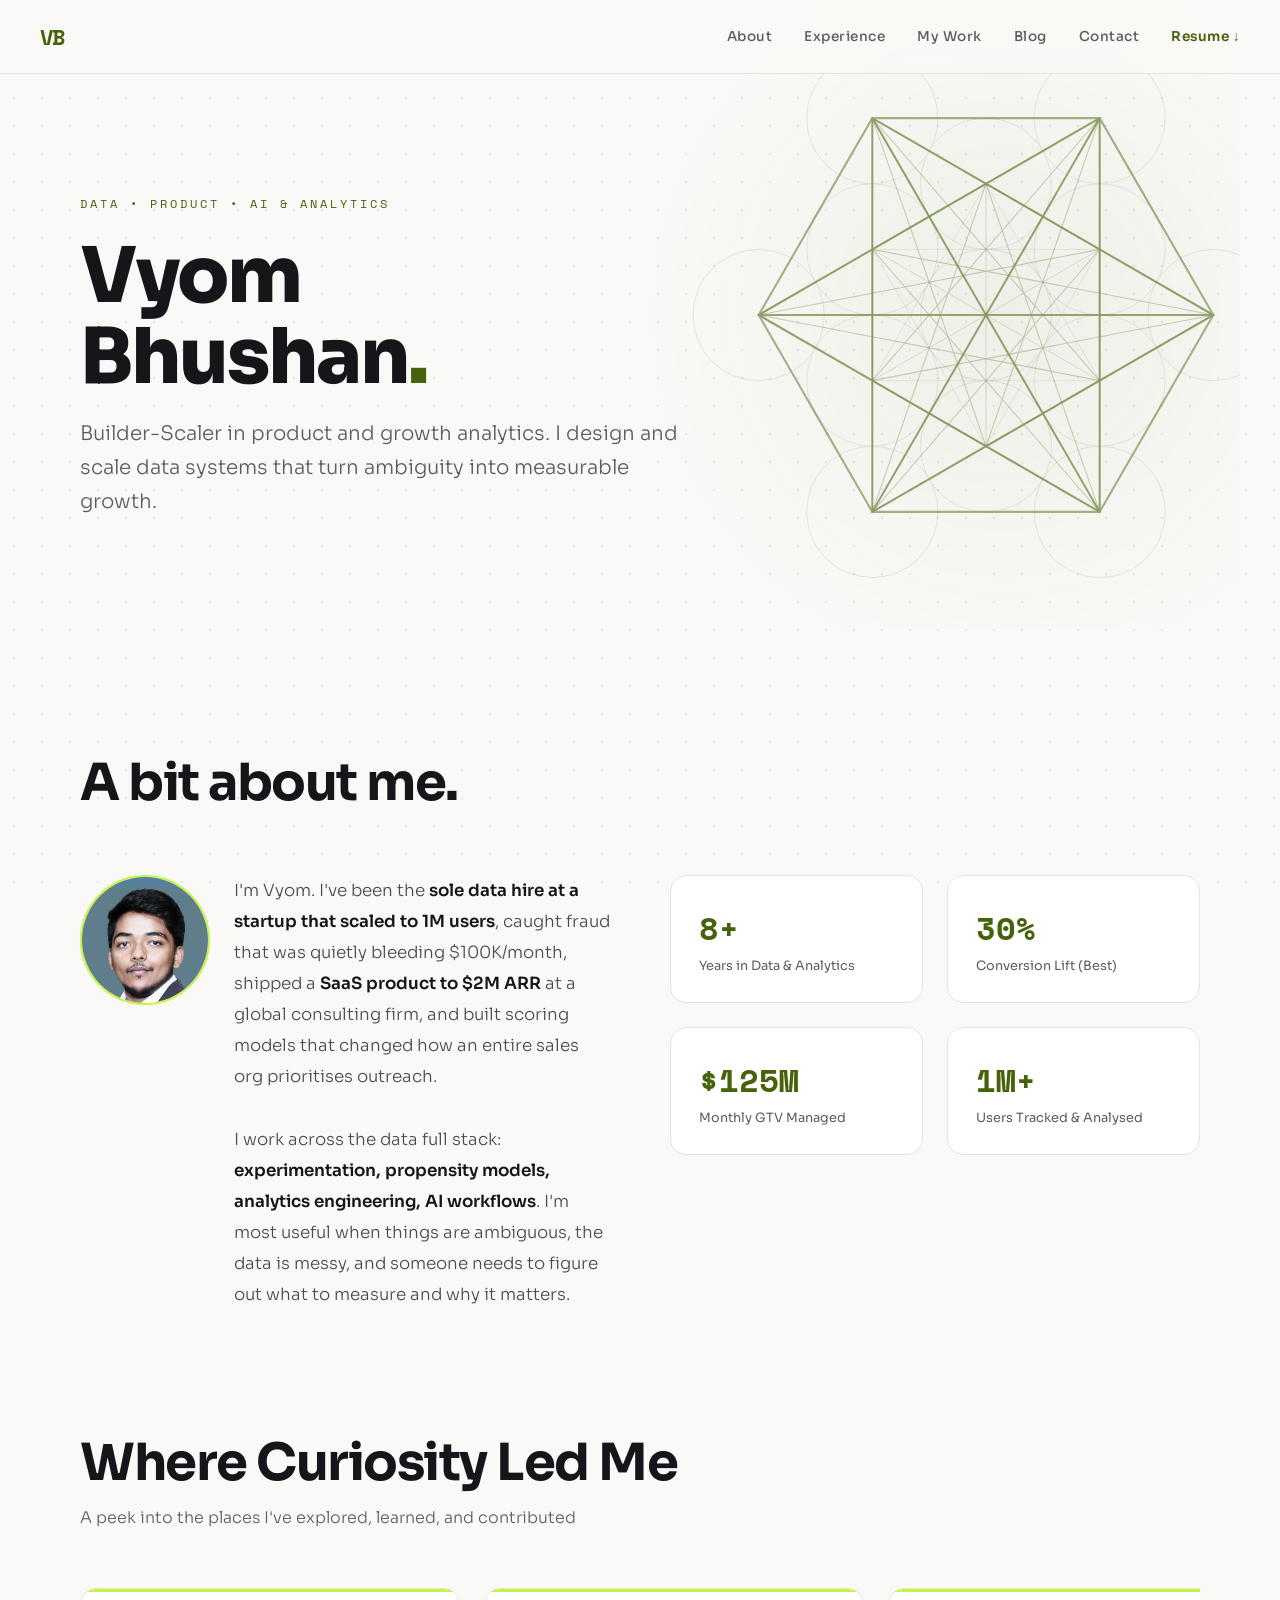
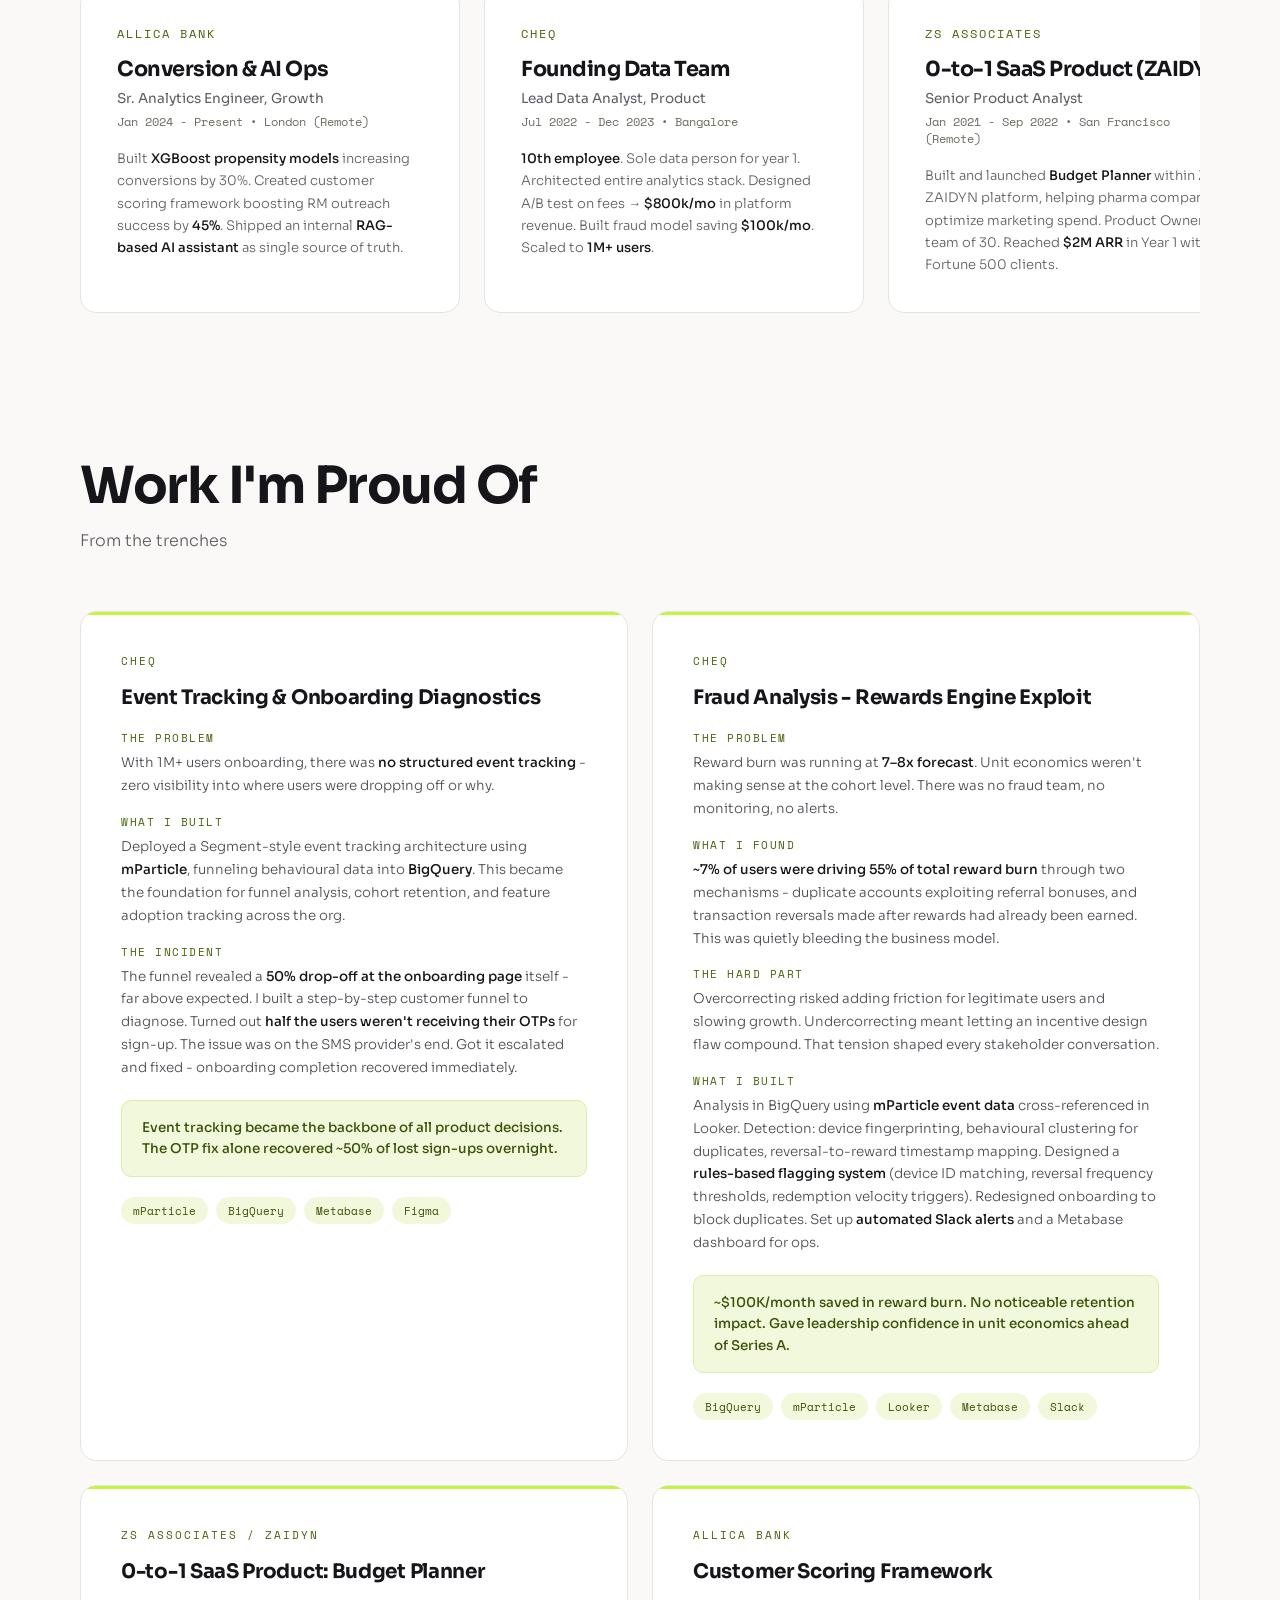
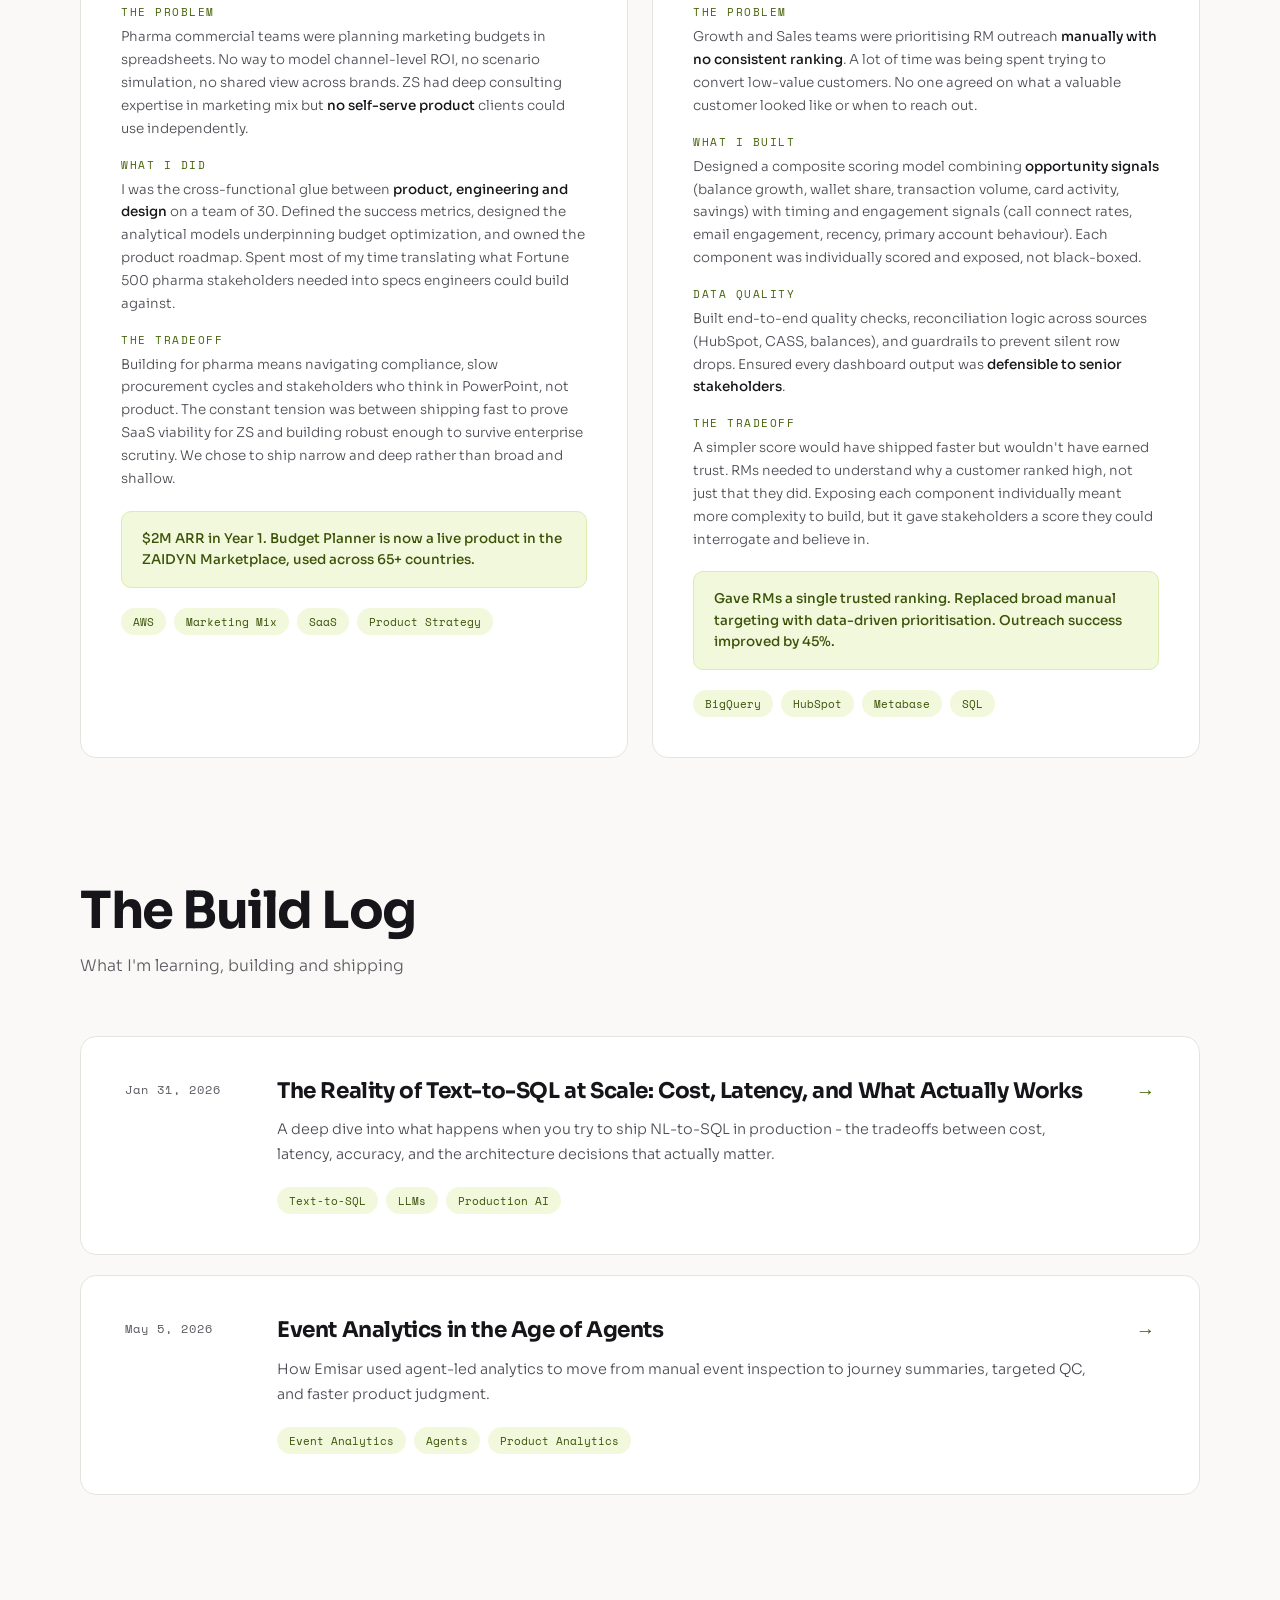
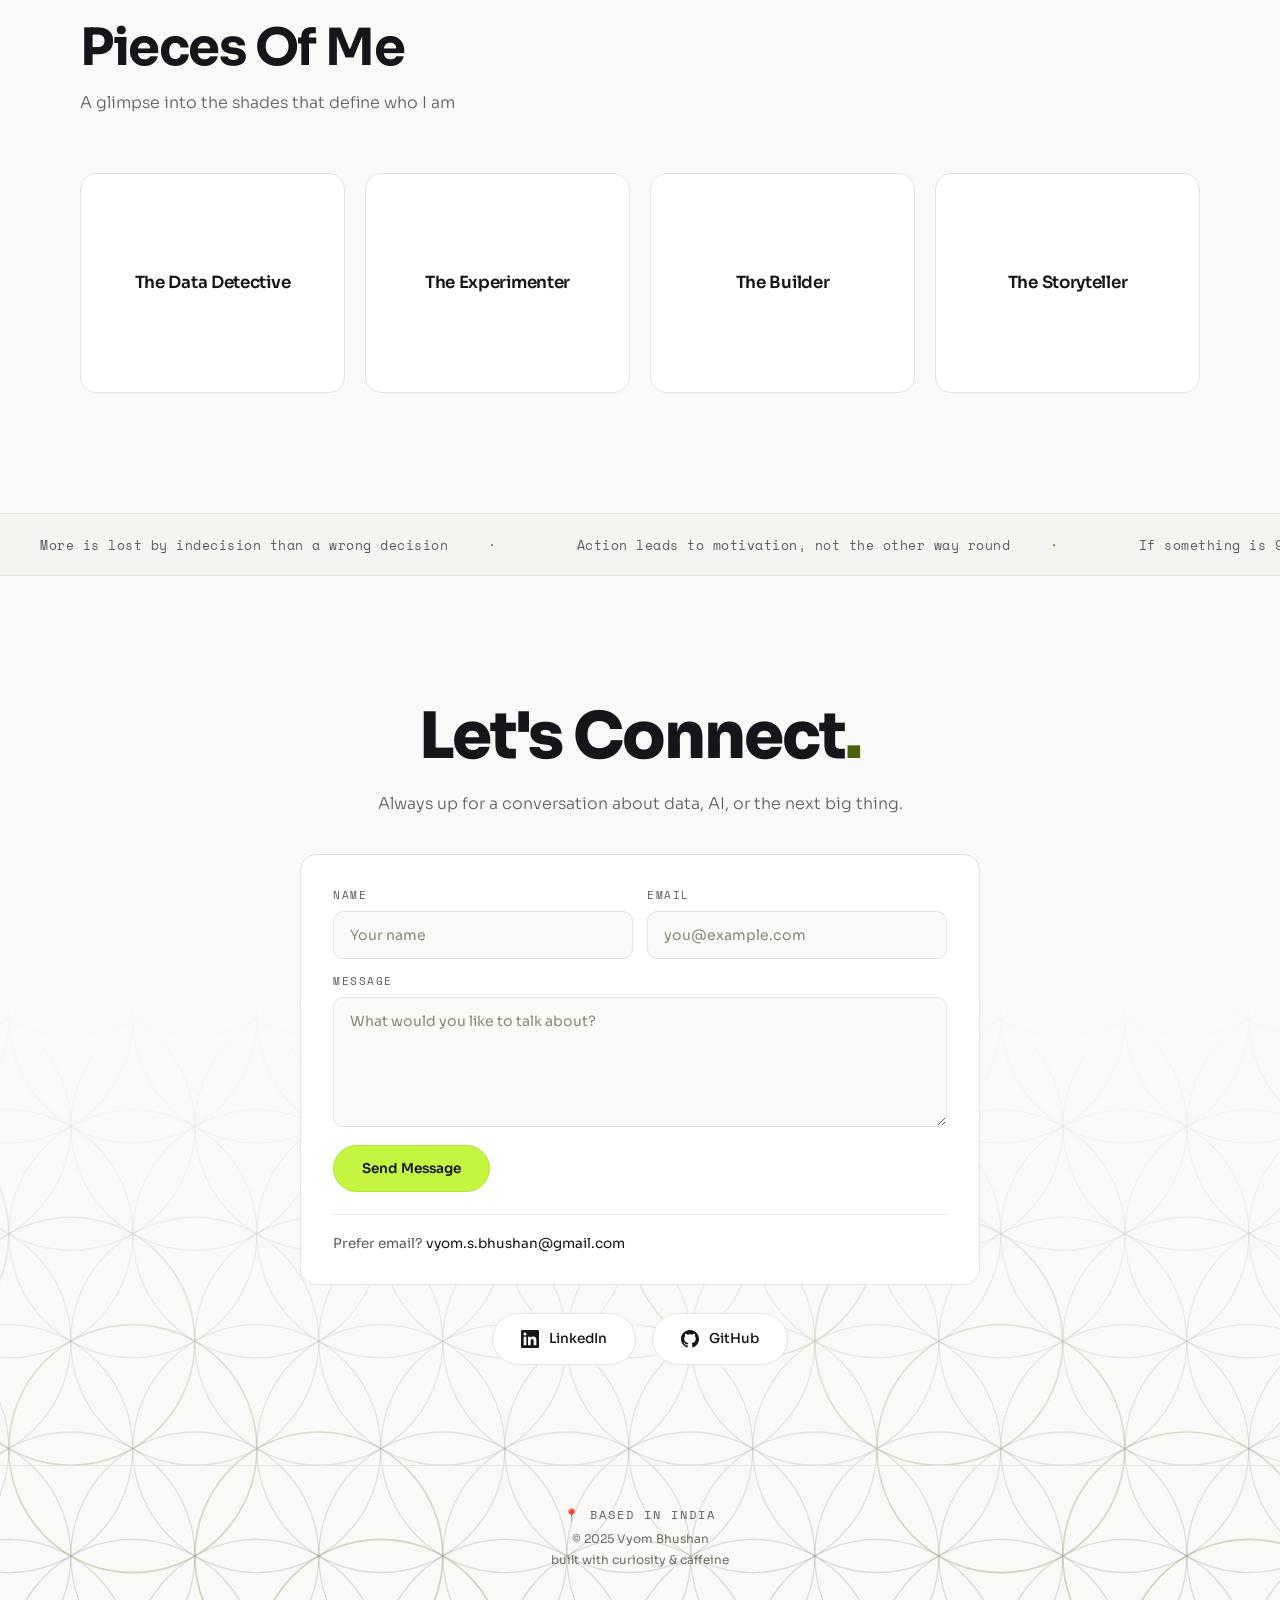
==== commit 2c4927aa: "Add hero and footer background artwork Two decorative SVGs from the updated handoff, both generated " ====
--- a/index.html
+++ b/index.html
@@ -13,7 +13,7 @@
 <meta name="viewport" content="width=device-width, initial-scale=1.0">
 <title>Vyom Bhushan</title>
 <link rel="icon" type="image/svg+xml" href="data:image/svg+xml,%3Csvg xmlns='http://www.w3.org/2000/svg' viewBox='0 0 32 32'%3E%3Crect width='32' height='32' rx='6' fill='%23faf9f7'/%3E%3Ctext x='16' y='23' font-family='Arial,sans-serif' font-weight='700' font-size='20' fill='%2346620a' text-anchor='middle'%3EV%3C/text%3E%3C/svg%3E">
-<link href="https://fonts.googleapis.com/css2?family=Space+Mono:wght@400;700&family=Sora:wght@300;400;500;600;700;800&family=Playfair+Display:ital,wght@0,700;1,700&display=swap" rel="stylesheet">
+<link href="https://fonts.googleapis.com/css2?family=Space+Mono:wght@400;700&family=Sora:wght@300;400;500;600;700;800&display=swap" rel="stylesheet">
 <style>
 *, *::before, *::after { margin: 0; padding: 0; box-sizing: border-box; }
 
@@ -42,6 +42,8 @@
   font-family: 'Sora', sans-serif;
   background: var(--bg);
   color: var(--text);
+  /* Anchors .footer-lattice; also clips it at the viewport edge. */
+  position: relative;
   overflow-x: hidden;
   -webkit-font-smoothing: antialiased;
 }
@@ -110,19 +112,43 @@
   padding-top: 100px;
 }
 
-.hero-monogram {
-  font-family: 'Playfair Display', serif;
-  font-size: clamp(6rem, 18vw, 14rem);
-  font-weight: 700;
-  color: transparent;
-  -webkit-text-stroke: 1.5px #16161a1f;
-  line-height: 0.85;
+/* Metatron's cube behind the hero. Decorative only - clipped by the hero
+   box so it can never widen the page or add scroll. */
+.hero-art {
   position: absolute;
-  right: -2%;
-  top: 18%;
+  inset: 0;
+  z-index: 0;
+  overflow: hidden;
+  pointer-events: none;
   user-select: none;
-  pointer-events: none;
-}
+}
+
+.hero-art .hero-wash {
+  position: absolute;
+  right: -12%;
+  top: 50%;
+  transform: translateY(-50%);
+  width: min(760px, 78vw);
+  aspect-ratio: 1;
+  border-radius: 50%;
+  background: radial-gradient(circle, #46620a10 0%, transparent 68%);
+}
+
+.hero-art .hero-mark {
+  position: absolute;
+  right: -8%;
+  top: 50%;
+  transform: translateY(-50%);
+  width: min(700px, 72vw);
+  aspect-ratio: 1;
+  background: url('metatron.svg') center / contain no-repeat;
+  opacity: 0.85;
+}
+
+/* The hero text sits above the mark. */
+.hero-label,
+.hero h1,
+.hero-tagline { position: relative; z-index: 1; }
 
 .hero-label {
   font-family: 'Space Mono', monospace;
@@ -702,6 +728,21 @@
 }
 
 /* ─── Footer ─── */
+/* Flower-of-life lattice behind the contact section and footer bar,
+   anchored to the bottom of the page and dissolving upward. */
+.footer-lattice {
+  position: absolute;
+  left: 0;
+  right: 0;
+  bottom: 0;
+  height: 620px;
+  z-index: 0;
+  opacity: 0.5;
+  background: url('footer-lattice.svg') center bottom / cover no-repeat;
+  pointer-events: none;
+  user-select: none;
+}
+
 footer {
   position: relative;
   z-index: 1;
@@ -896,7 +937,11 @@
   nav { padding: 16px 20px; }
   .nav-links { gap: 20px; }
   .nav-links a { font-size: 0.78rem; }
-  .hero-monogram { display: none; }
+  /* Push the mark toward the edge so it frames the headline instead of
+     sitting under it. The handoff specifies desktop only. */
+  .hero-art { opacity: 0.6; }
+  .hero-art .hero-mark { right: -26%; width: min(520px, 88vw); }
+  .hero-art .hero-wash { right: -30%; width: min(560px, 94vw); }
   .about-content { grid-template-columns: 1fr; gap: 40px; }
   .projects-grid { grid-template-columns: 1fr; }
   .case-studies-grid { grid-template-columns: 1fr; }
@@ -929,7 +974,10 @@
 
 <!-- Hero -->
 <section class="hero">
-  <div class="hero-monogram">VB</div>
+  <div class="hero-art" aria-hidden="true">
+    <div class="hero-wash"></div>
+    <div class="hero-mark"></div>
+  </div>
   <div class="hero-label">Data &bull; Product &bull; AI & Analytics</div>
   <h1>Vyom<br>Bhushan<span>.</span></h1>
   <p class="hero-tagline">
@@ -1270,6 +1318,8 @@
   </div>
 </section>
 
+<div class="footer-lattice" aria-hidden="true"></div>
+
 <!-- Footer -->
 <footer>
   <div class="footer-location">📍 Based in India</div>
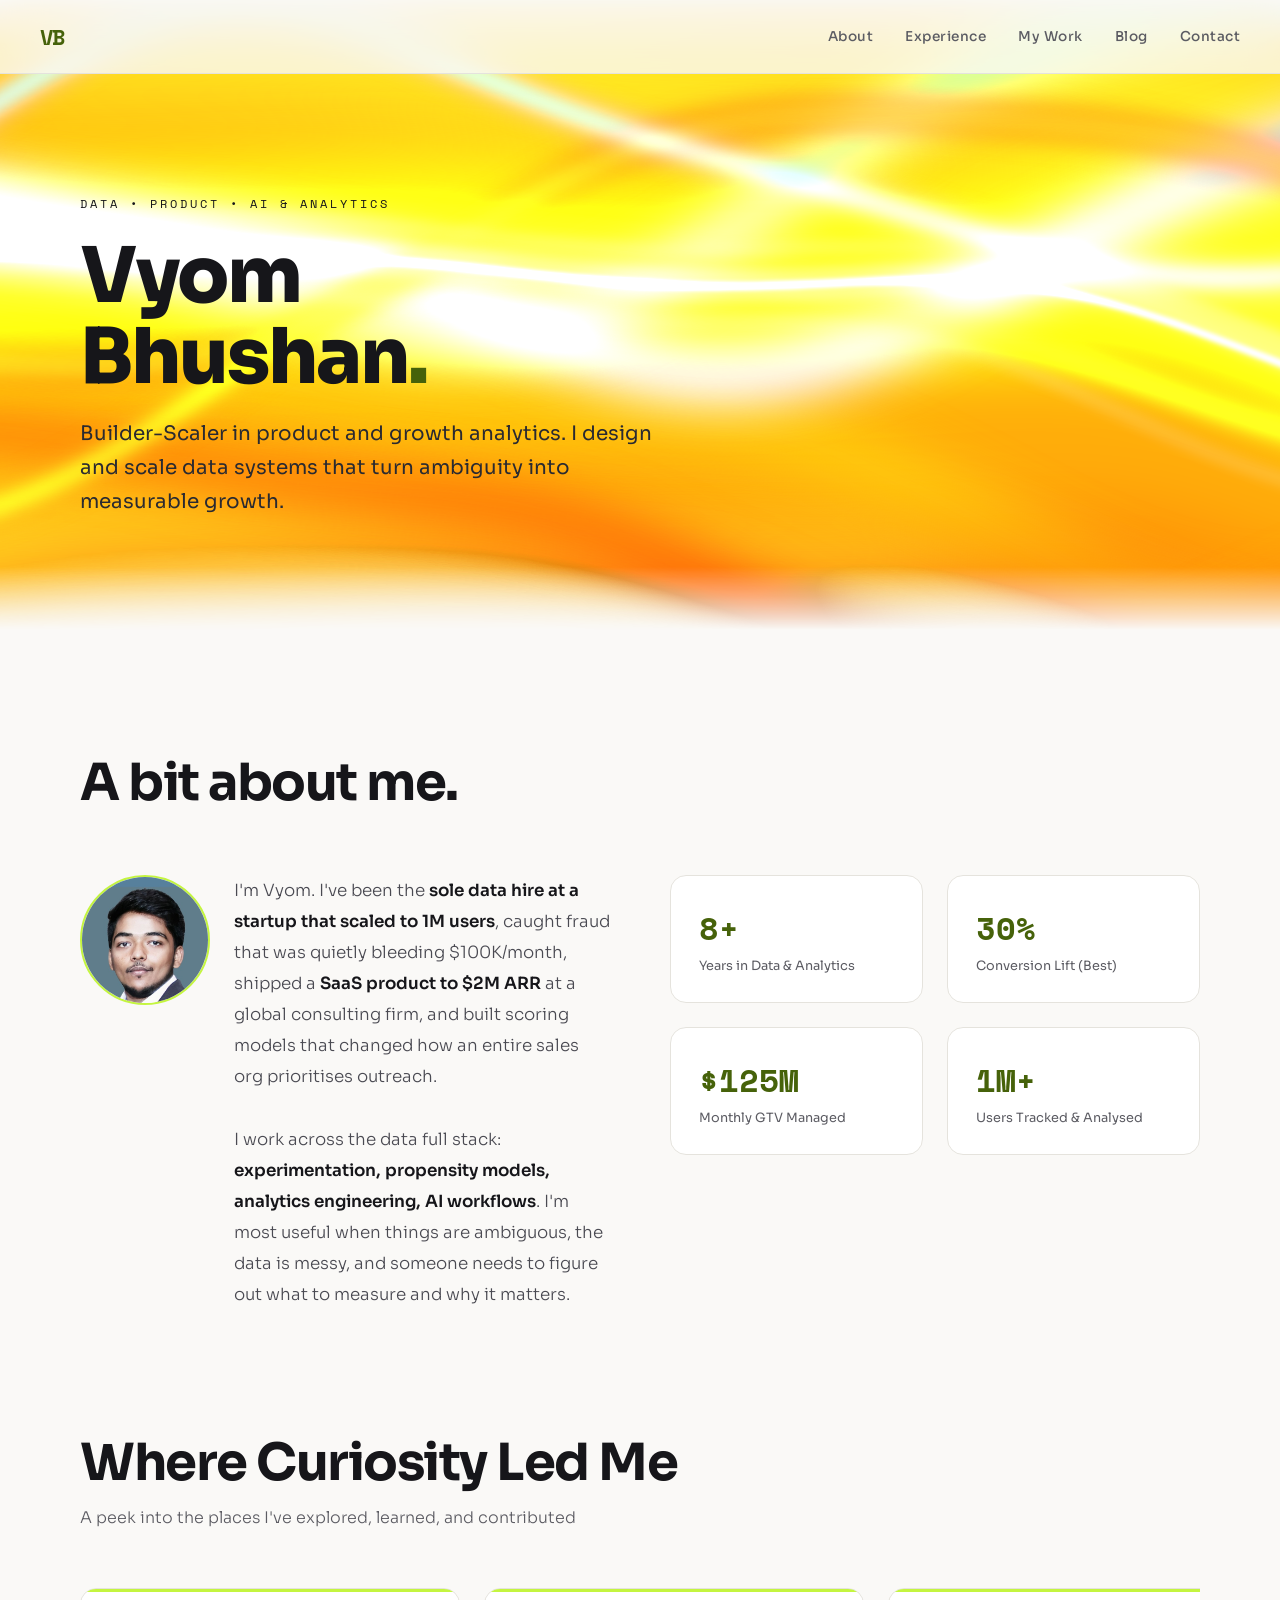
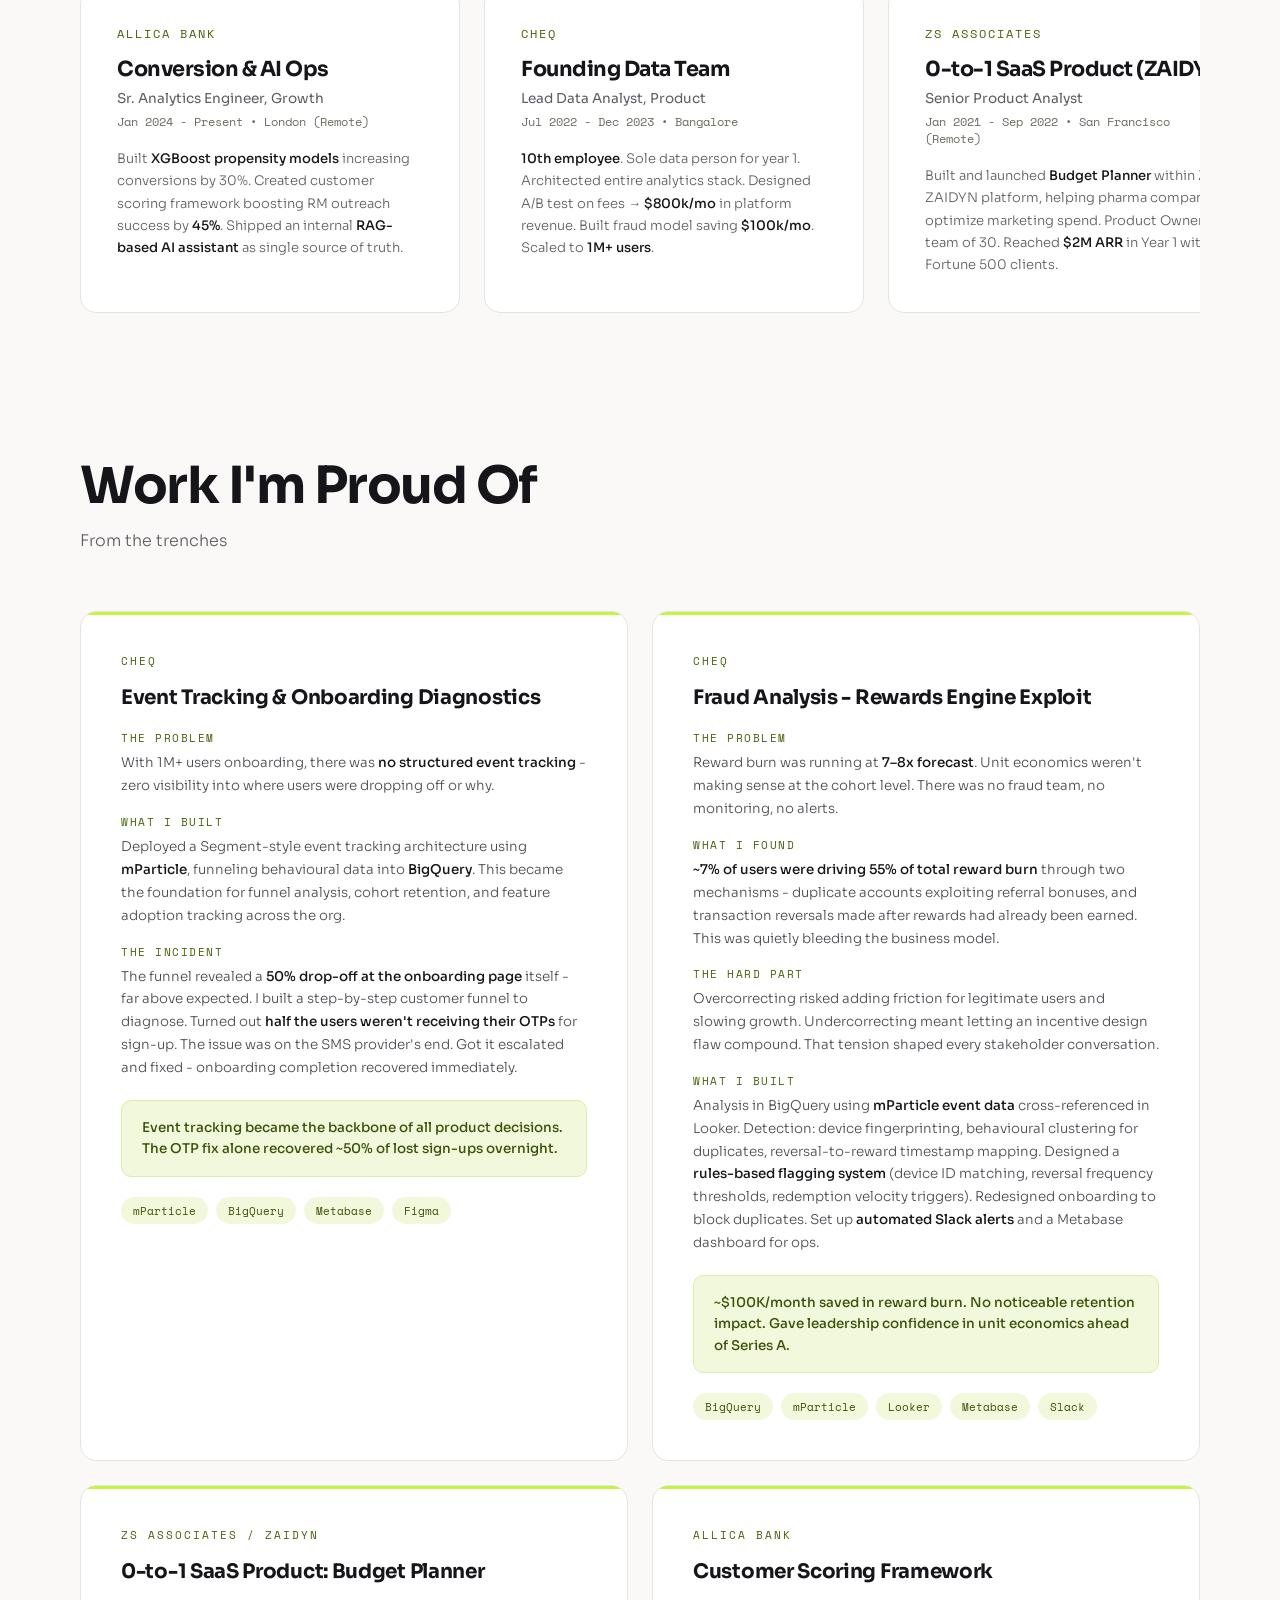
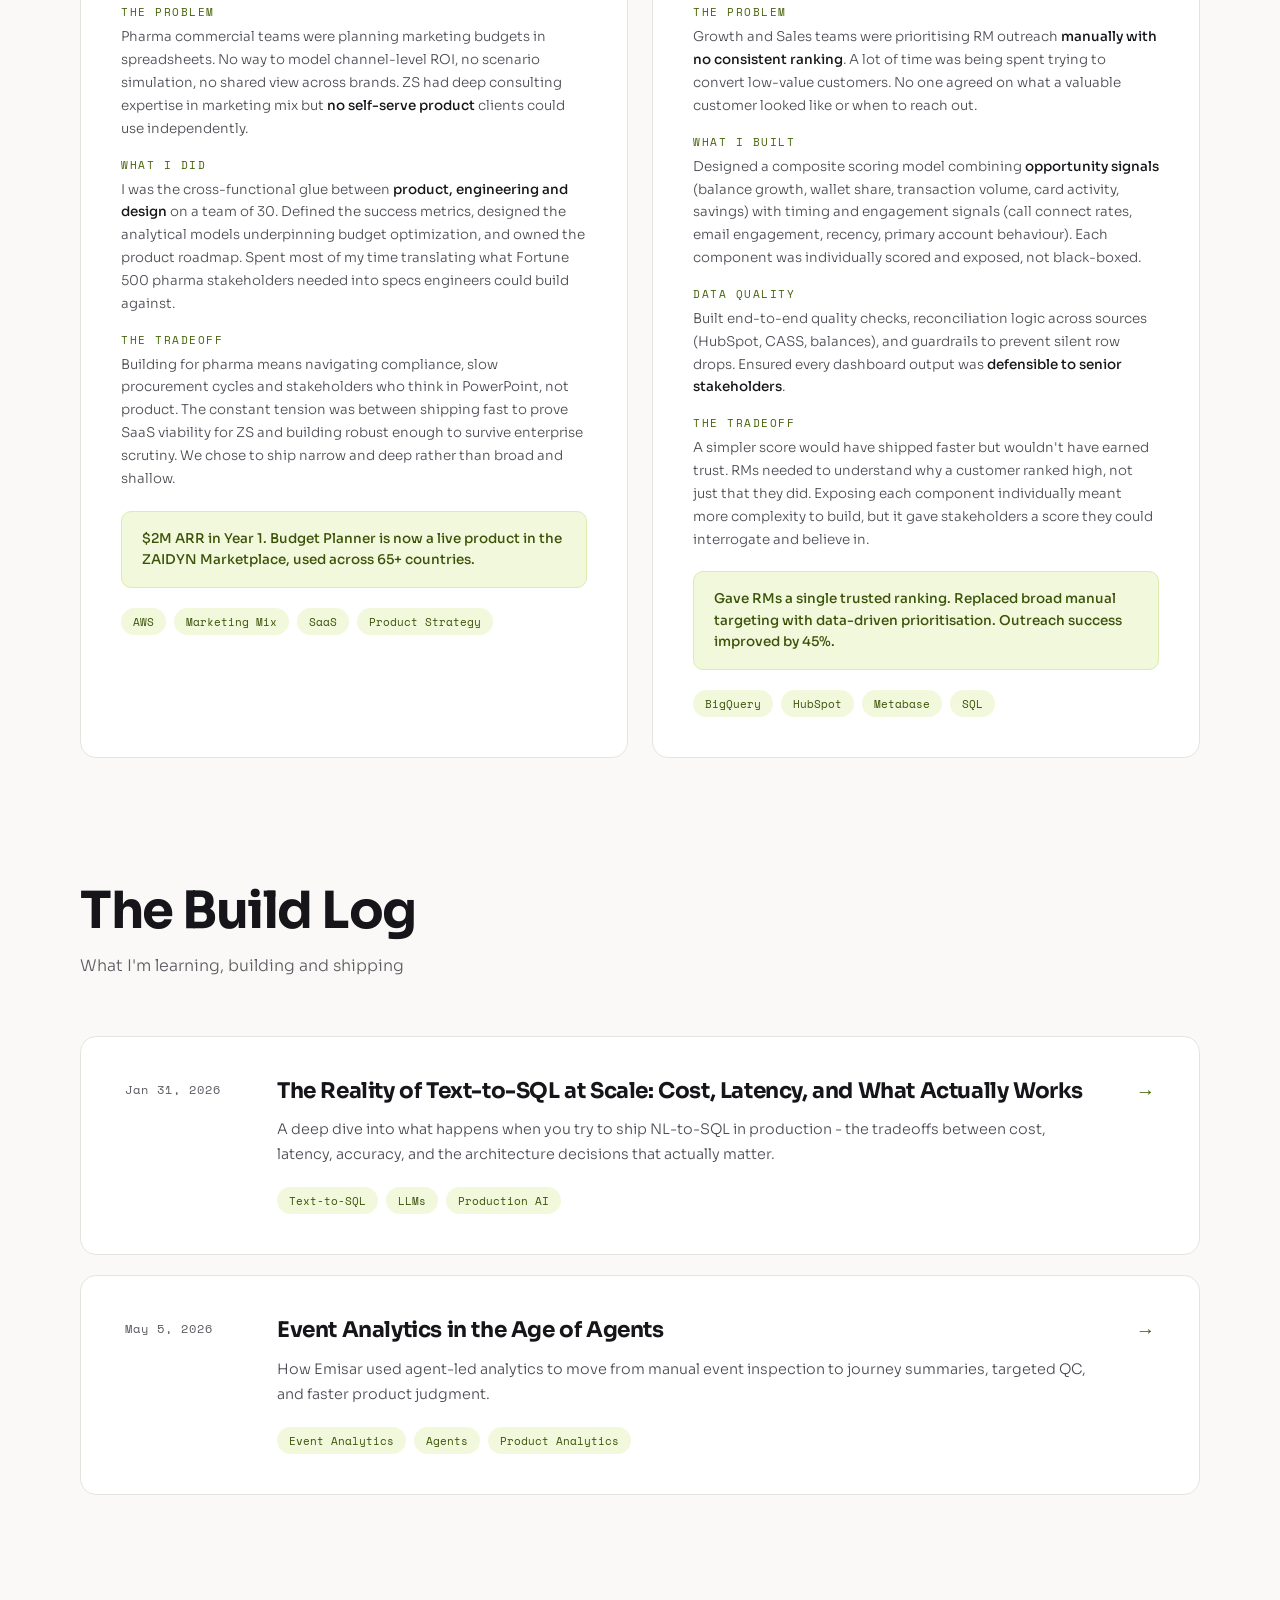
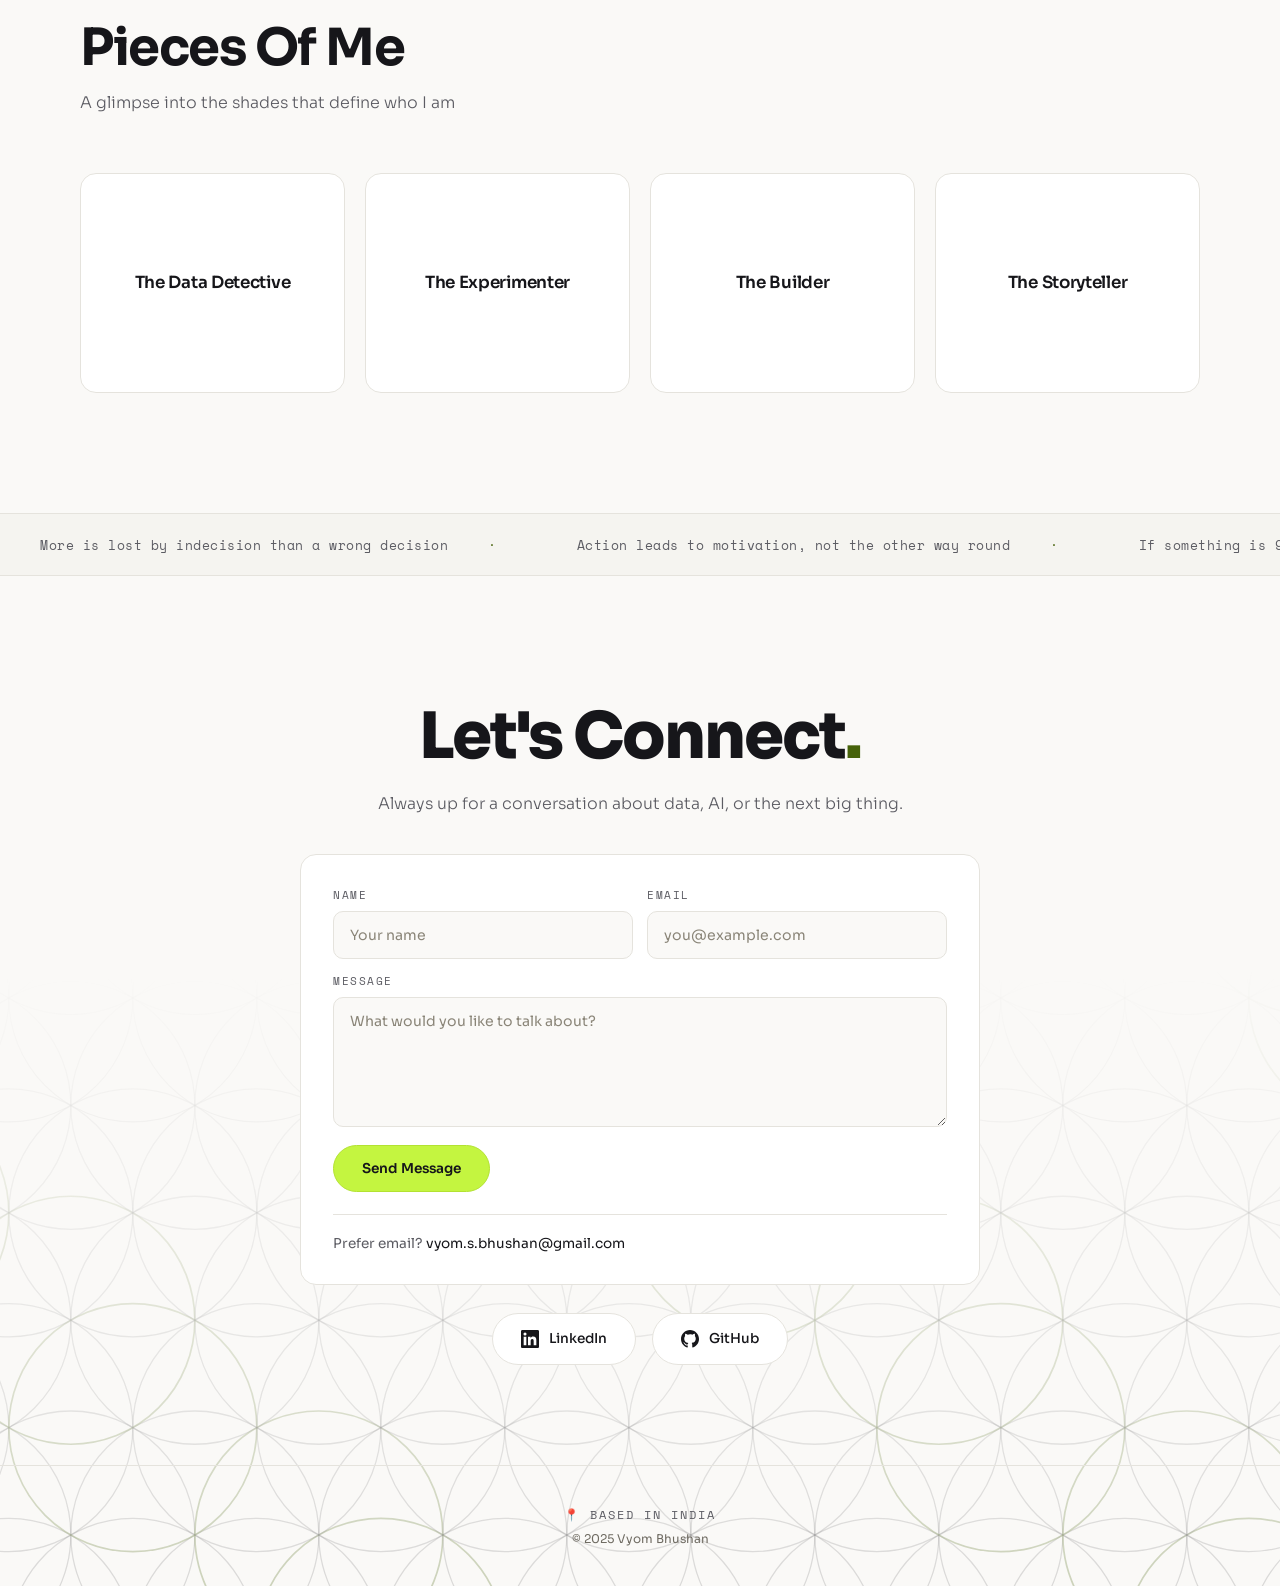
==== commit c52f33fc: "Replace hero mark with animated molten river; drop dot grid Per the revised handoff section 8A the h" ====
--- a/index.html
+++ b/index.html
@@ -36,7 +36,10 @@
   --radius: 16px;
 }
 
-html { scroll-behavior: smooth; }
+/* 100vw on .hero-river counts the scrollbar, so the full-bleed river is a
+   few px wider than the viewport. Clip here as well as on body, or the page
+   pans sideways by the scrollbar width. */
+html { scroll-behavior: smooth; overflow-x: hidden; }
 
 body {
   font-family: 'Sora', sans-serif;
@@ -49,16 +52,6 @@
 }
 
 ::selection { background: var(--accent); color: var(--text); }
-
-/* ─── Dot Grid Background ─── */
-.dot-grid {
-  position: fixed;
-  inset: 0;
-  z-index: 0;
-  background-image: radial-gradient(circle, #16161a14 1px, transparent 1px);
-  background-size: 28px 28px;
-  pointer-events: none;
-}
 
 /* ─── Navigation ─── */
 nav {
@@ -112,48 +105,40 @@
   padding-top: 100px;
 }
 
-/* Metatron's cube behind the hero. Decorative only - clipped by the hero
-   box so it can never widen the page or add scroll. */
-.hero-art {
+/* Molten river behind the hero. The left:50%/width:100vw pair lets the flow
+   span the viewport while the copy stays in the 1200px column; overflow is
+   clipped here so it can never widen the page. */
+.hero-river {
   position: absolute;
-  inset: 0;
+  top: 0;
+  bottom: 0;
+  left: 50%;
+  width: 100vw;
+  transform: translateX(-50%);
   z-index: 0;
   overflow: hidden;
   pointer-events: none;
   user-select: none;
 }
 
-.hero-art .hero-wash {
+.hero-river canvas {
   position: absolute;
-  right: -12%;
-  top: 50%;
-  transform: translateY(-50%);
-  width: min(760px, 78vw);
-  aspect-ratio: 1;
-  border-radius: 50%;
-  background: radial-gradient(circle, #46620a10 0%, transparent 68%);
-}
-
-.hero-art .hero-mark {
-  position: absolute;
-  right: -8%;
-  top: 50%;
-  transform: translateY(-50%);
-  width: min(700px, 72vw);
-  aspect-ratio: 1;
-  background: url('metatron.svg') center / contain no-repeat;
-  opacity: 0.85;
-}
-
-/* The hero text sits above the mark. */
+  inset: 0;
+  width: 100%;
+  height: 100%;
+  display: block;
+}
+
+/* The hero text sits above the river. */
 .hero-label,
 .hero h1,
 .hero-tagline { position: relative; z-index: 1; }
 
+/* Ink, not olive: --accent-ink fails against the saturated flow behind it. */
 .hero-label {
   font-family: 'Space Mono', monospace;
   font-size: 0.75rem;
-  color: var(--accent-ink);
+  color: var(--text);
   letter-spacing: 3px;
   text-transform: uppercase;
   margin-bottom: 24px;
@@ -175,8 +160,9 @@
 
 .hero-tagline {
   font-size: clamp(1rem, 2vw, 1.25rem);
-  color: var(--text-muted);
-  font-weight: 300;
+  /* Darker and heavier than --text-muted/300 to hold up over the river. */
+  color: #2a2a31;
+  font-weight: 400;
   max-width: 600px;
   line-height: 1.7;
   margin-bottom: 16px;
@@ -937,11 +923,6 @@
   nav { padding: 16px 20px; }
   .nav-links { gap: 20px; }
   .nav-links a { font-size: 0.78rem; }
-  /* Push the mark toward the edge so it frames the headline instead of
-     sitting under it. The handoff specifies desktop only. */
-  .hero-art { opacity: 0.6; }
-  .hero-art .hero-mark { right: -26%; width: min(520px, 88vw); }
-  .hero-art .hero-wash { right: -30%; width: min(560px, 94vw); }
   .about-content { grid-template-columns: 1fr; gap: 40px; }
   .projects-grid { grid-template-columns: 1fr; }
   .case-studies-grid { grid-template-columns: 1fr; }
@@ -957,8 +938,6 @@
 </head>
 <body>
 
-<div class="dot-grid"></div>
-
 <!-- Navigation -->
 <nav>
   <div class="logo">VB</div>
@@ -968,15 +947,13 @@
     <a href="#projects">My Work</a>
     <a href="#blog">Blog</a>
     <a href="#contact">Contact</a>
-    <a href="resume.pdf" target="_blank" rel="noopener noreferrer" style="color: var(--accent-ink); font-weight: 600;">Resume ↓</a>
   </div>
 </nav>
 
 <!-- Hero -->
 <section class="hero">
-  <div class="hero-art" aria-hidden="true">
-    <div class="hero-wash"></div>
-    <div class="hero-mark"></div>
+  <div class="hero-river" aria-hidden="true">
+    <canvas></canvas>
   </div>
   <div class="hero-label">Data &bull; Product &bull; AI & Analytics</div>
   <h1>Vyom<br>Bhushan<span>.</span></h1>
@@ -1324,10 +1301,186 @@
 <footer>
   <div class="footer-location">📍 Based in India</div>
   <div class="footer-copy">&copy; 2025 Vyom Bhushan</div>
-  <div class="footer-copy" style="margin-top: 6px;">built with curiosity & caffeine</div>
 </footer>
 
 <script>
+// Hero background: a molten river of light, drawn per frame. Layered blurs
+// and additive blending are why this is a canvas and not an SVG.
+(function startRiver() {
+  const cv = document.querySelector('.hero-river canvas');
+  if (!cv) return;
+  const ctx = cv.getContext('2d');
+  if (!ctx) return;
+
+  const still = window.matchMedia && window.matchMedia('(prefers-reduced-motion: reduce)').matches;
+  const pointer = { x: -9999, y: -9999, on: false };
+  const onMove = (e) => {
+    const r = cv.getBoundingClientRect();
+    pointer.x = e.clientX - r.left;
+    pointer.y = e.clientY - r.top;
+    pointer.on = true;
+  };
+  const onLeave = () => { pointer.on = false; pointer.x = pointer.y = -9999; };
+  if (!still) {
+    window.addEventListener('mousemove', onMove, { passive: true });
+    window.addEventListener('mouseout', onLeave, { passive: true });
+  }
+
+  let W = 0, H = 0, dpr = 1, raf = 0;
+  const fit = () => {
+    const r = cv.getBoundingClientRect();
+    if (r.width < 1 || r.height < 1) return false;
+    dpr = Math.min(window.devicePixelRatio || 1, 2);
+    const w = Math.round(r.width * dpr), h = Math.round(r.height * dpr);
+    if (cv.width !== w || cv.height !== h) { cv.width = w; cv.height = h; }
+    W = r.width; H = r.height;
+    return true;
+  };
+
+  const N = 110;
+  const px = (i) => -W * 0.06 + (i / N) * W * 1.12;
+
+  // River centreline: flows left to right across the whole hero.
+  const py = (i, t, phase, amp) => {
+    const u = i / N;
+    let y = H * 0.52
+      + Math.sin(u * 3.4 + t * 0.12 + phase) * H * 0.16 * amp
+      + Math.sin(u * 7.1 - t * 0.085 + phase * 1.7) * H * 0.06 * amp
+      + Math.sin(u * 13.7 + t * 0.2 + phase * 2.3) * H * 0.016 * amp;
+    if (pointer.on) {
+      const x = px(i);
+      const d = Math.hypot((pointer.x - x) * 0.5, pointer.y - y);
+      const reach = H * 0.5;
+      if (d < reach) y += (y - pointer.y) / (d || 1) * (1 - d / reach) * H * 0.07;
+    }
+    return y;
+  };
+
+  // One torrent: a meandering horizontal band.
+  const torrent = (t, off, thickness, phase, amp) => {
+    ctx.beginPath();
+    for (let i = 0; i <= N; i++) {
+      const y = py(i, t, phase, amp) + off * H;
+      if (i === 0) ctx.moveTo(px(i), y); else ctx.lineTo(px(i), y);
+    }
+    ctx.lineWidth = Math.max(1, thickness * H);
+    ctx.lineCap = 'round';
+    ctx.stroke();
+  };
+
+  const draw = (ms) => {
+    if (!fit()) { if (!still) raf = window.requestAnimationFrame(draw); return; }
+    const t = still ? 4 : ms / 1000;
+    ctx.setTransform(dpr, 0, 0, dpr, 0, 0);
+    ctx.clearRect(0, 0, W, H);
+
+    // Broad warm bed.
+    ctx.filter = 'blur(44px)';
+    ctx.strokeStyle = 'rgba(255, 190, 30, 1)';
+    torrent(t, 0.02, 1.05, 0, 1);
+    ctx.strokeStyle = 'rgba(240, 122, 6, 0.95)';
+    torrent(t, 0.1, 0.62, 0.9, 1.1);
+
+    // Colour torrents, each laid down solid then bloomed additively.
+    ctx.filter = 'blur(26px)';
+    ctx.strokeStyle = 'rgba(255, 92, 4, 1)';
+    torrent(t, 0.19, 0.075, 1.6, 1.25);
+    ctx.strokeStyle = 'rgba(186, 44, 2, 1)';
+    torrent(t, 0.26, 0.06, 2.4, 1.4);
+    ctx.strokeStyle = 'rgba(0, 104, 250, 0.92)';
+    torrent(t, -0.21, 0.065, 3.3, 1.3);
+    ctx.strokeStyle = 'rgba(0, 176, 198, 0.88)';
+    torrent(t, -0.29, 0.05, 4.1, 1.5);
+
+    ctx.globalCompositeOperation = 'lighter';
+    ctx.filter = 'blur(30px)';
+    ctx.strokeStyle = 'rgba(255, 126, 10, 0.8)';
+    torrent(t, 0.19, 0.055, 1.6, 1.25);
+    ctx.strokeStyle = 'rgba(198, 54, 2, 0.9)';
+    torrent(t, 0.26, 0.045, 2.4, 1.4);
+    ctx.strokeStyle = 'rgba(20, 108, 235, 0.8)';
+    torrent(t, -0.21, 0.05, 3.3, 1.3);
+    ctx.strokeStyle = 'rgba(20, 168, 190, 0.75)';
+    torrent(t, -0.29, 0.04, 4.1, 1.5);
+    ctx.globalCompositeOperation = 'source-over';
+
+    ctx.filter = 'blur(14px)';
+    ctx.strokeStyle = 'rgba(255, 52, 4, 0.95)';
+    torrent(t, -0.13, 0.035, 5.2, 1.15);
+    ctx.strokeStyle = 'rgba(255, 146, 20, 0.95)';
+    torrent(t, 0.155, 0.03, 6.0, 1.35);
+    ctx.strokeStyle = 'rgba(0, 132, 255, 0.95)';
+    torrent(t, -0.175, 0.028, 6.9, 1.45);
+    ctx.globalCompositeOperation = 'lighter';
+    ctx.filter = 'blur(9px)';
+    ctx.strokeStyle = 'rgba(255, 110, 40, 0.85)';
+    torrent(t, -0.13, 0.016, 5.2, 1.15);
+    ctx.strokeStyle = 'rgba(255, 170, 44, 0.9)';
+    torrent(t, 0.155, 0.013, 6.0, 1.35);
+    ctx.strokeStyle = 'rgba(70, 170, 255, 0.9)';
+    torrent(t, -0.175, 0.012, 6.9, 1.45);
+    ctx.globalCompositeOperation = 'source-over';
+
+    ctx.globalCompositeOperation = 'lighter';
+    ctx.filter = 'blur(48px)';
+    ctx.strokeStyle = 'rgba(255, 164, 16, 0.3)';
+    torrent(t, 0.02, 0.8, 0.15, 1);
+    ctx.globalCompositeOperation = 'source-over';
+
+    // Molten core + filaments, additive so it blows out like lava.
+    ctx.globalCompositeOperation = 'lighter';
+    ctx.filter = 'blur(30px)';
+    ctx.strokeStyle = 'rgba(255, 150, 16, 0.55)';
+    torrent(t, 0.006, 0.3, 0.3, 0.98);
+    ctx.filter = 'blur(14px)';
+    ctx.strokeStyle = 'rgba(255, 186, 40, 0.6)';
+    torrent(t, 0.006, 0.14, 0.35, 0.95);
+    ctx.filter = 'blur(6px)';
+    ctx.strokeStyle = 'rgba(255, 226, 120, 0.65)';
+    torrent(t, 0.004, 0.05, 0.5, 0.92);
+    ctx.filter = 'blur(2px)';
+    ctx.strokeStyle = 'rgba(255, 252, 226, 0.8)';
+    torrent(t, 0.002, 0.012, 0.62, 0.9);
+    ctx.globalCompositeOperation = 'source-over';
+
+    // Glass finish: specular sheen skimming the top of the flow.
+    ctx.filter = 'blur(7px)';
+    ctx.strokeStyle = 'rgba(255, 255, 255, 0.4)';
+    torrent(t, -0.05, 0.01, 0.8, 1.02);
+    ctx.strokeStyle = 'rgba(255, 255, 255, 0.3)';
+    torrent(t, 0.06, 0.012, 1.1, 1.08);
+
+    ctx.filter = 'none';
+
+    // Fade out before the container edges so nothing cuts off hard.
+    ctx.globalCompositeOperation = 'destination-out';
+    const tb = ctx.createLinearGradient(0, H * 0.9, 0, H);
+    tb.addColorStop(0, 'rgba(0,0,0,0)');
+    tb.addColorStop(1, 'rgba(0,0,0,1)');
+    ctx.fillStyle = tb;
+    ctx.fillRect(0, H * 0.9, W, H * 0.1);
+    const tt = ctx.createLinearGradient(0, H * 0.07, 0, 0);
+    tt.addColorStop(0, 'rgba(0,0,0,0)');
+    tt.addColorStop(1, 'rgba(0,0,0,1)');
+    ctx.fillStyle = tt;
+    ctx.fillRect(0, 0, W, H * 0.07);
+    ctx.globalCompositeOperation = 'source-over';
+
+    if (!still) raf = window.requestAnimationFrame(draw);
+  };
+
+  new ResizeObserver(() => { if (still) draw(0); }).observe(cv);
+  if (still) { draw(0); window.requestAnimationFrame(() => draw(0)); }
+  else raf = window.requestAnimationFrame(draw);
+
+  // Stop burning frames when the tab is hidden.
+  document.addEventListener('visibilitychange', () => {
+    if (still) return;
+    if (document.hidden) { window.cancelAnimationFrame(raf); raf = 0; }
+    else if (!raf) raf = window.requestAnimationFrame(draw);
+  });
+})();
+
 // Scroll reveal
 const observer = new IntersectionObserver((entries) => {
   entries.forEach(entry => {
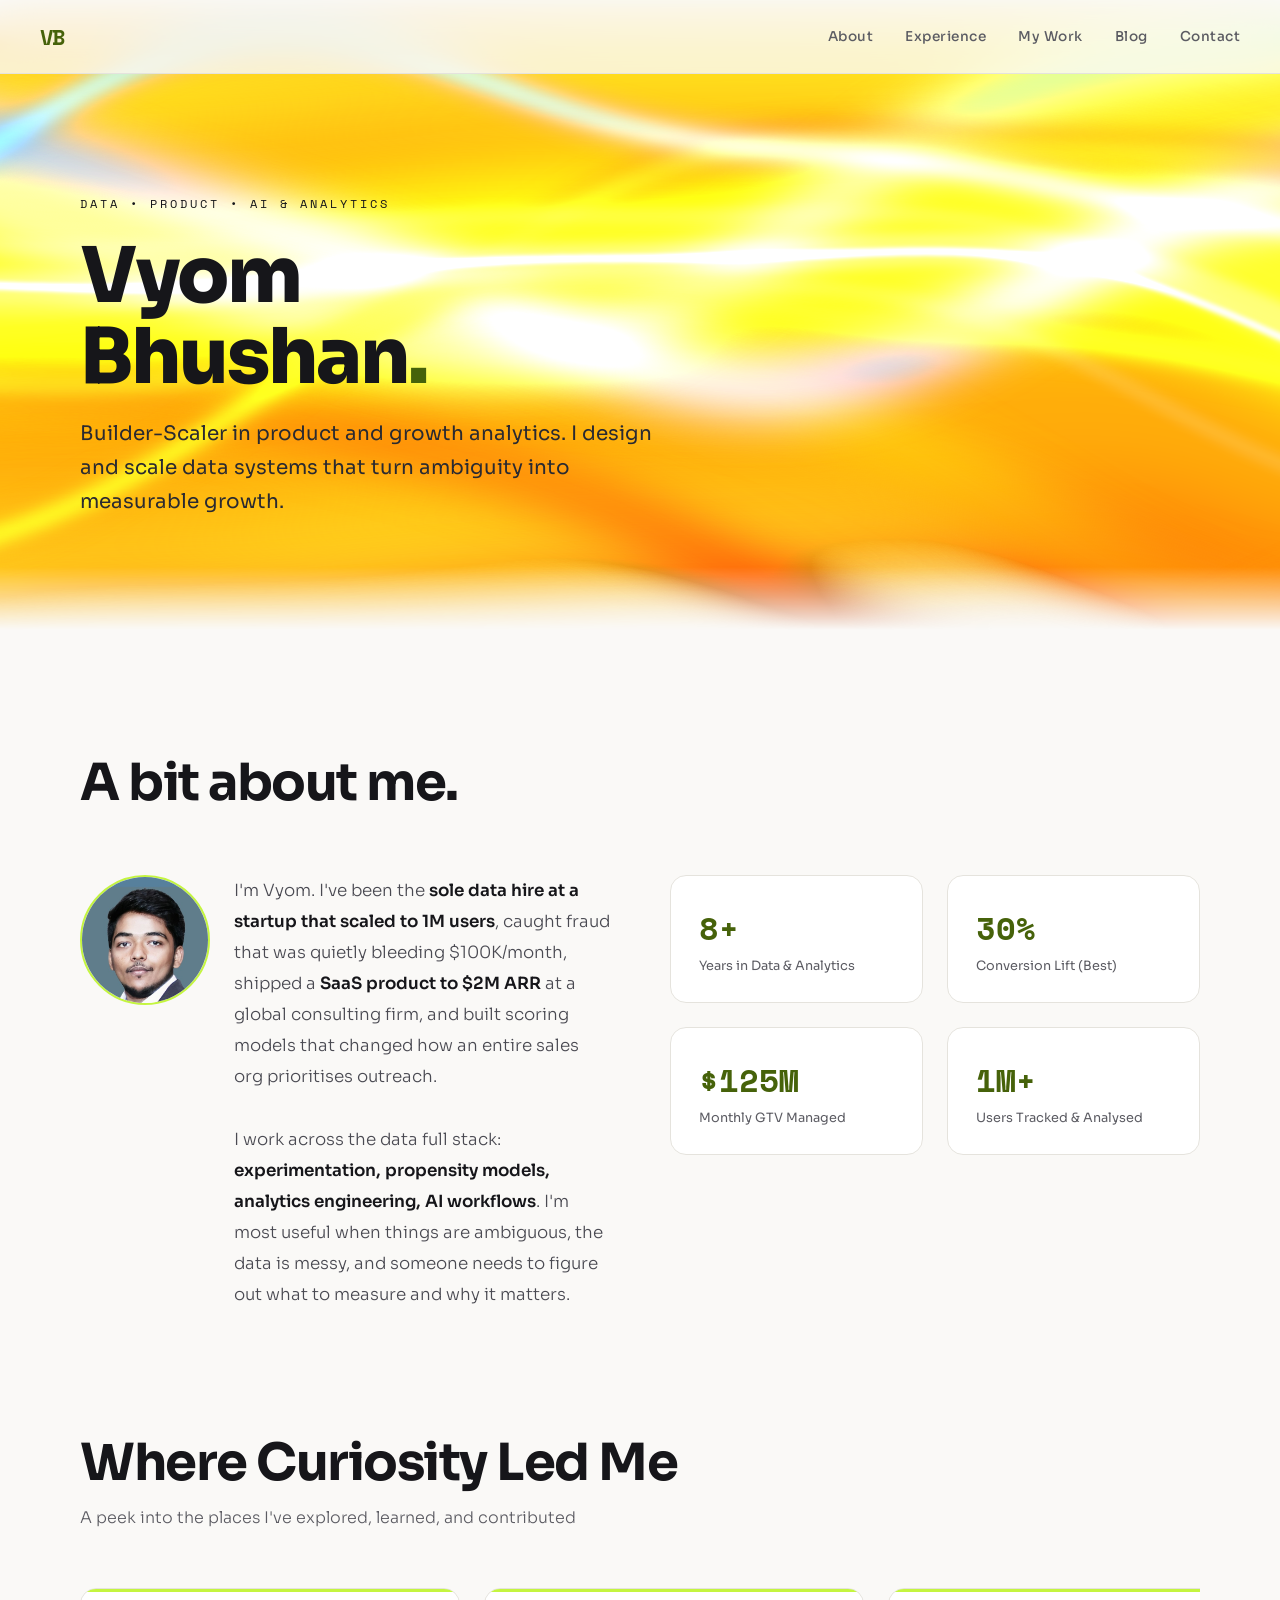
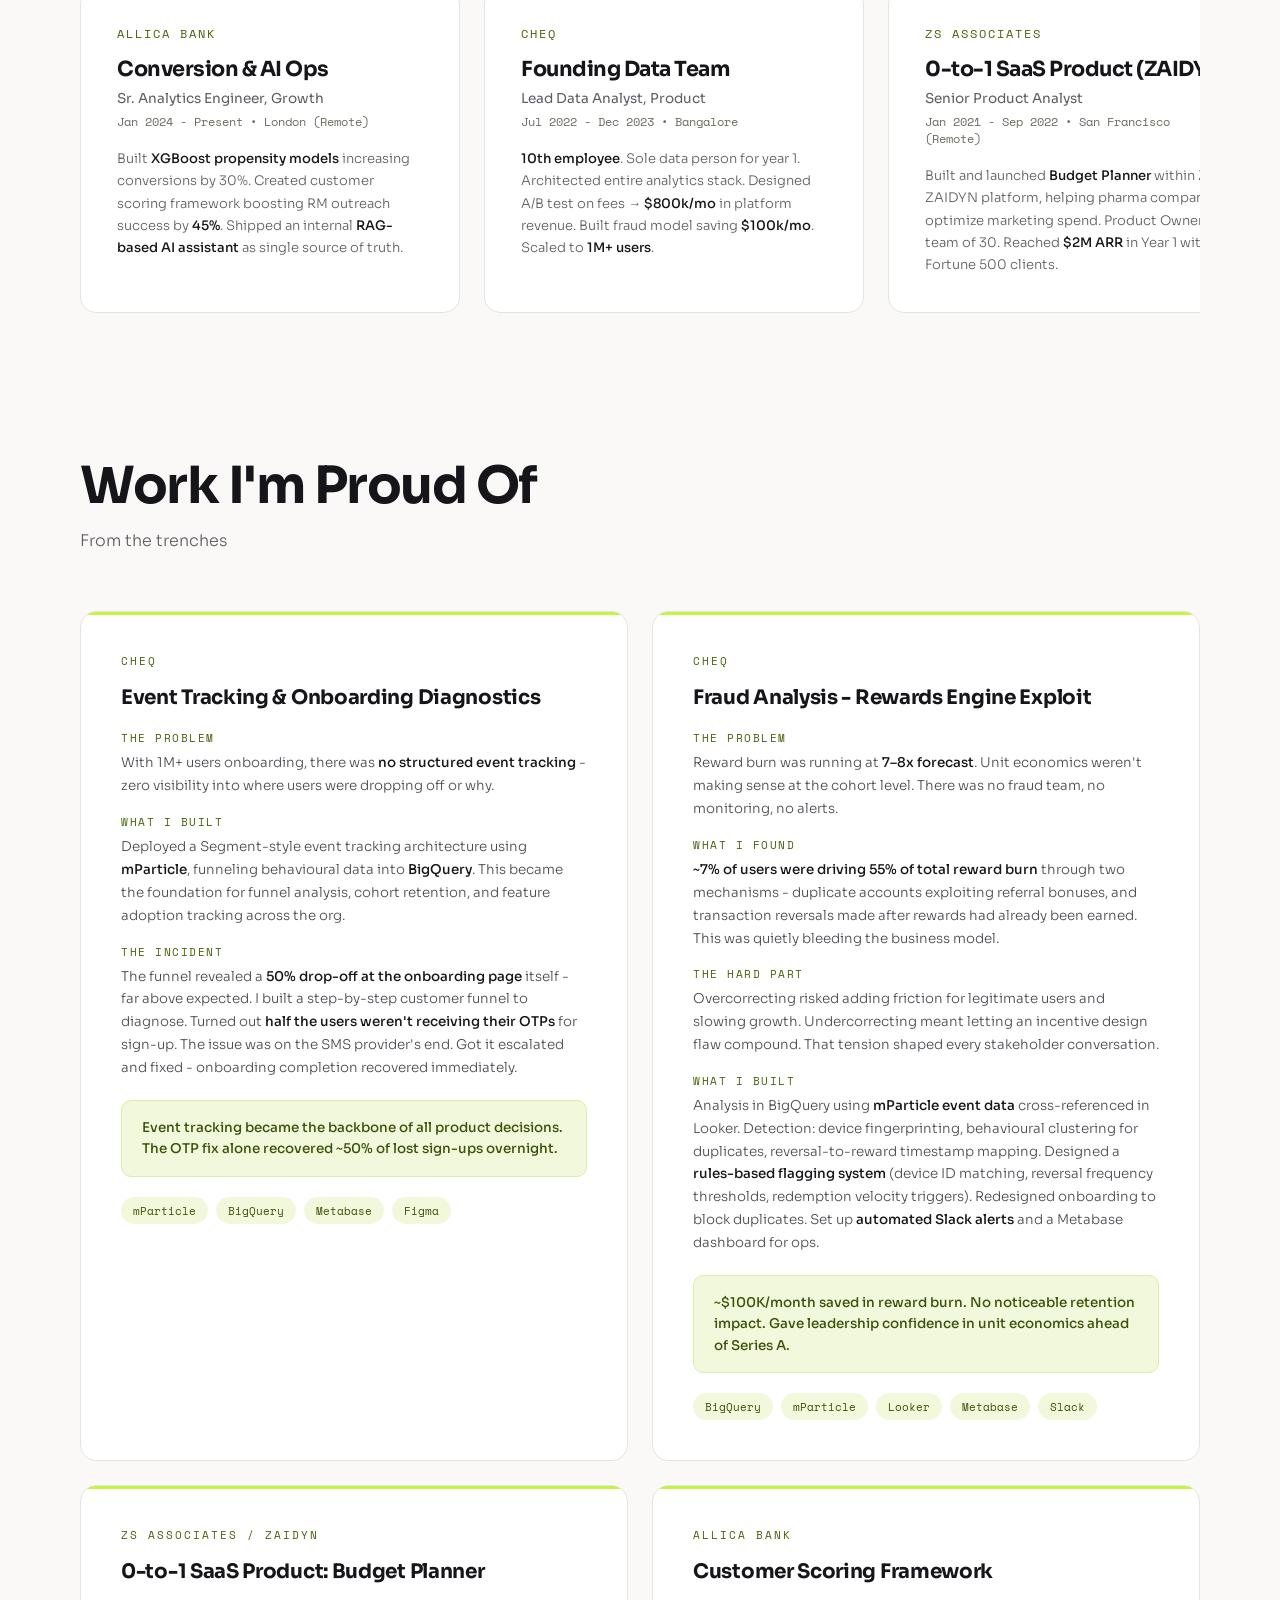
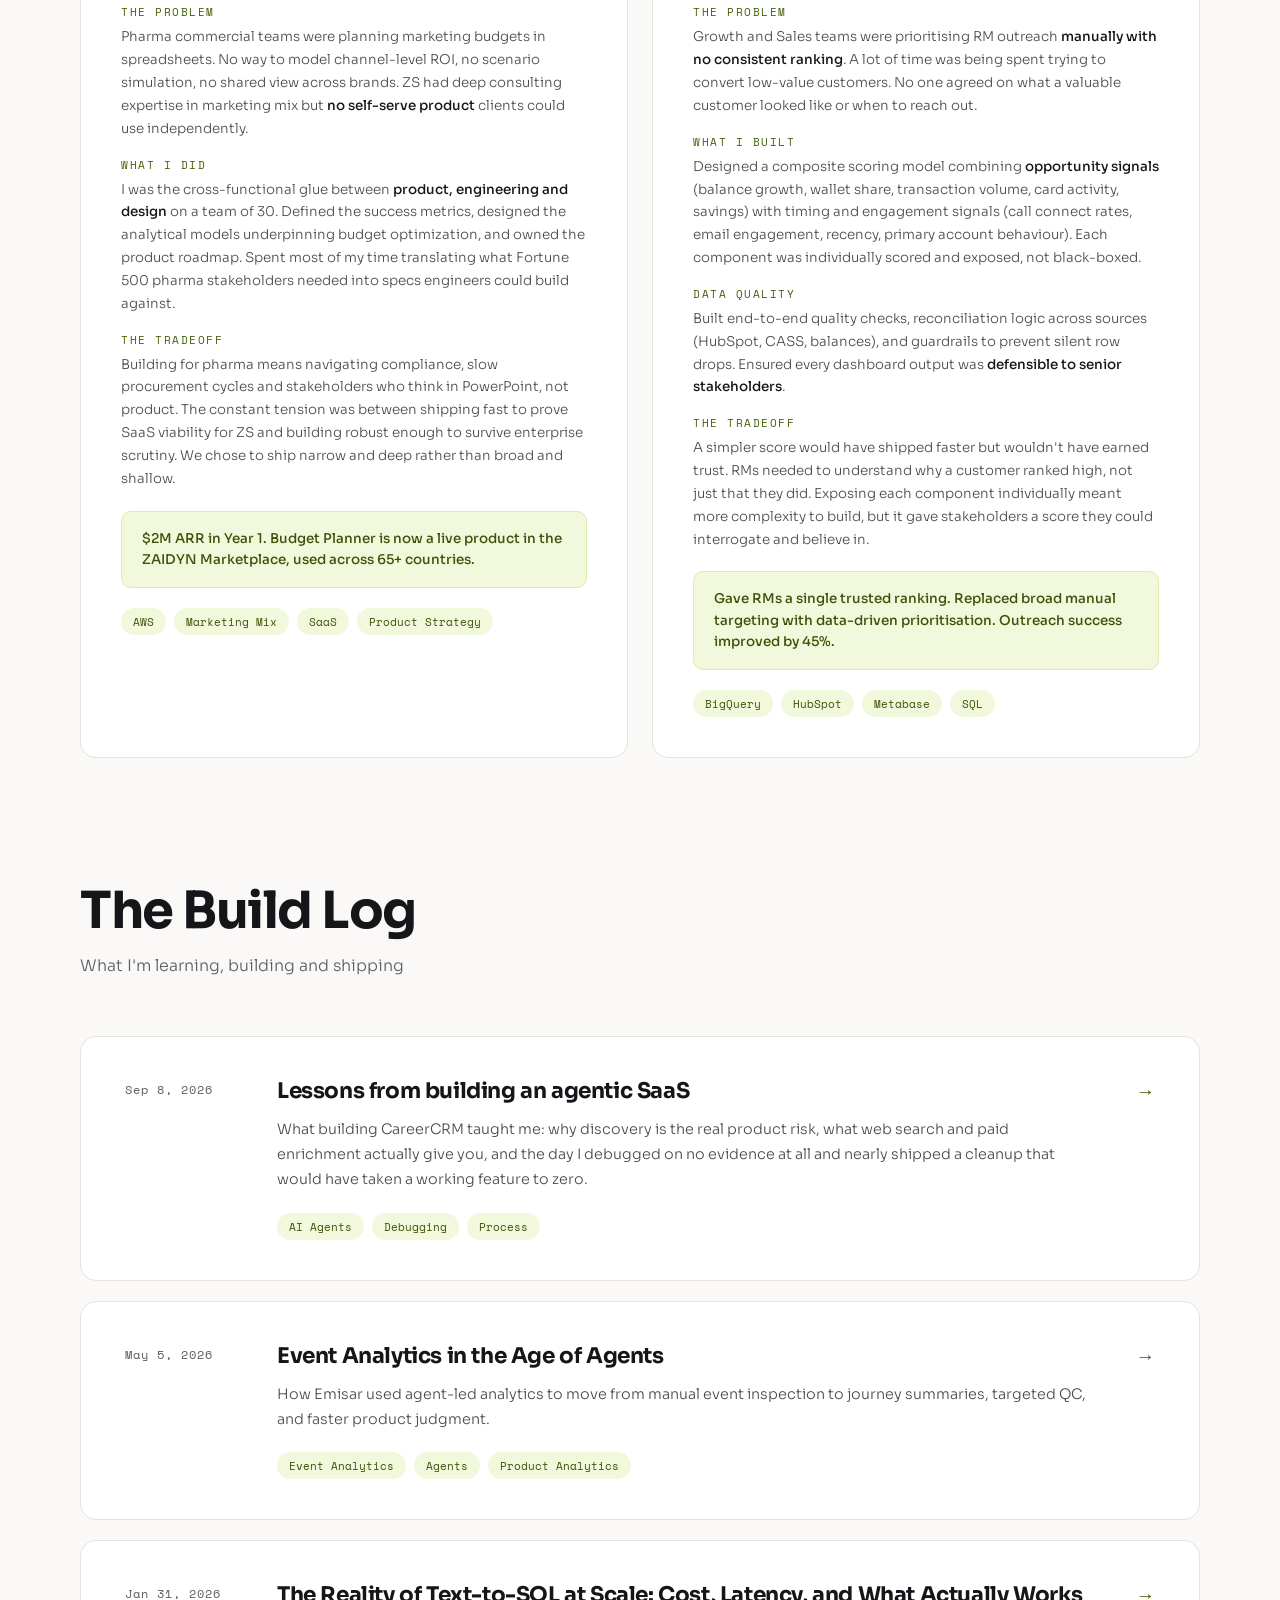
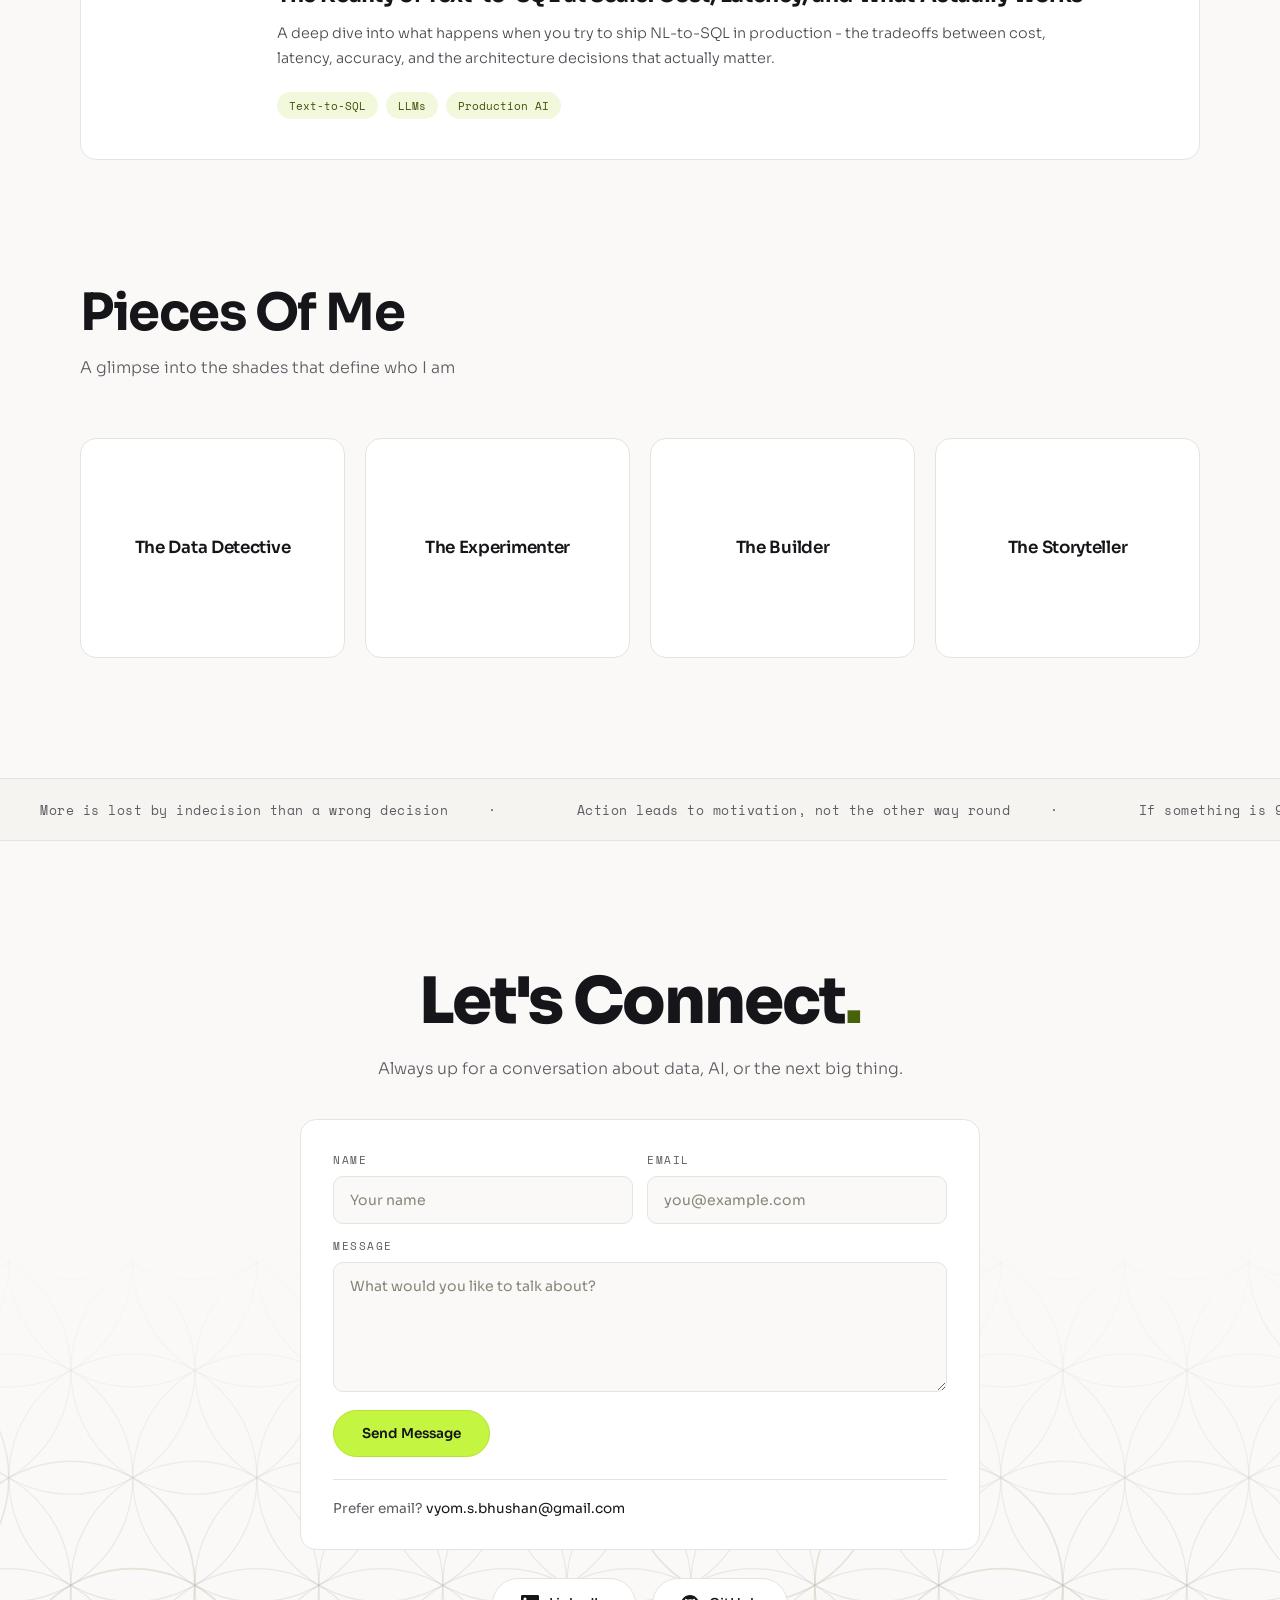
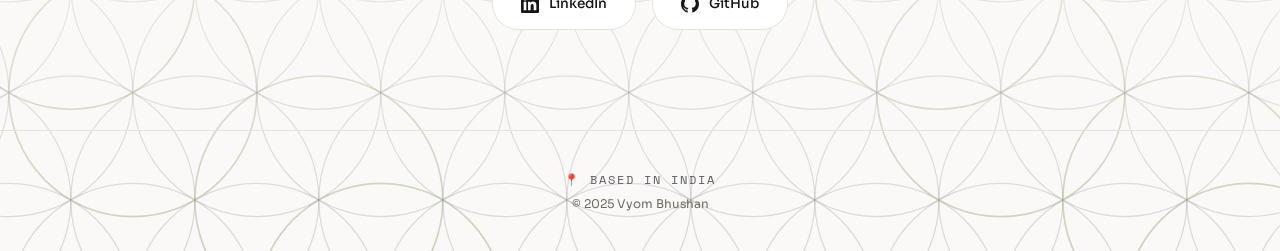
==== commit f26da366: "Add agentic-SaaS article; convert Build Log to the light theme The two existing articles were still " ====
--- a/index.html
+++ b/index.html
@@ -1158,15 +1158,15 @@
     <p>What I'm learning, building and shipping</p>
   </div>
   <div class="blog-grid reveal">
-    <a href="blog/text-to-sql.html" class="blog-card">
-      <div class="blog-date">Jan 31, 2026</div>
+    <a href="blog/agentic-saas-lessons.html" class="blog-card">
+      <div class="blog-date">Sep 8, 2026</div>
       <div class="blog-body">
-        <h3>The Reality of Text-to-SQL at Scale: Cost, Latency, and What Actually Works</h3>
-        <p>A deep dive into what happens when you try to ship NL-to-SQL in production - the tradeoffs between cost, latency, accuracy, and the architecture decisions that actually matter.</p>
+        <h3>Lessons from building an agentic SaaS</h3>
+        <p>What building CareerCRM taught me: why discovery is the real product risk, what web search and paid enrichment actually give you, and the day I debugged on no evidence at all and nearly shipped a cleanup that would have taken a working feature to zero.</p>
         <div class="blog-tags">
-          <span class="tech-tag">Text-to-SQL</span>
-          <span class="tech-tag">LLMs</span>
-          <span class="tech-tag">Production AI</span>
+          <span class="tech-tag">AI Agents</span>
+          <span class="tech-tag">Debugging</span>
+          <span class="tech-tag">Process</span>
         </div>
       </div>
       <div class="blog-arrow" aria-hidden="true">→</div>
@@ -1180,6 +1180,19 @@
           <span class="tech-tag">Event Analytics</span>
           <span class="tech-tag">Agents</span>
           <span class="tech-tag">Product Analytics</span>
+        </div>
+      </div>
+      <div class="blog-arrow" aria-hidden="true">→</div>
+    </a>
+    <a href="blog/text-to-sql.html" class="blog-card">
+      <div class="blog-date">Jan 31, 2026</div>
+      <div class="blog-body">
+        <h3>The Reality of Text-to-SQL at Scale: Cost, Latency, and What Actually Works</h3>
+        <p>A deep dive into what happens when you try to ship NL-to-SQL in production - the tradeoffs between cost, latency, accuracy, and the architecture decisions that actually matter.</p>
+        <div class="blog-tags">
+          <span class="tech-tag">Text-to-SQL</span>
+          <span class="tech-tag">LLMs</span>
+          <span class="tech-tag">Production AI</span>
         </div>
       </div>
       <div class="blog-arrow" aria-hidden="true">→</div>
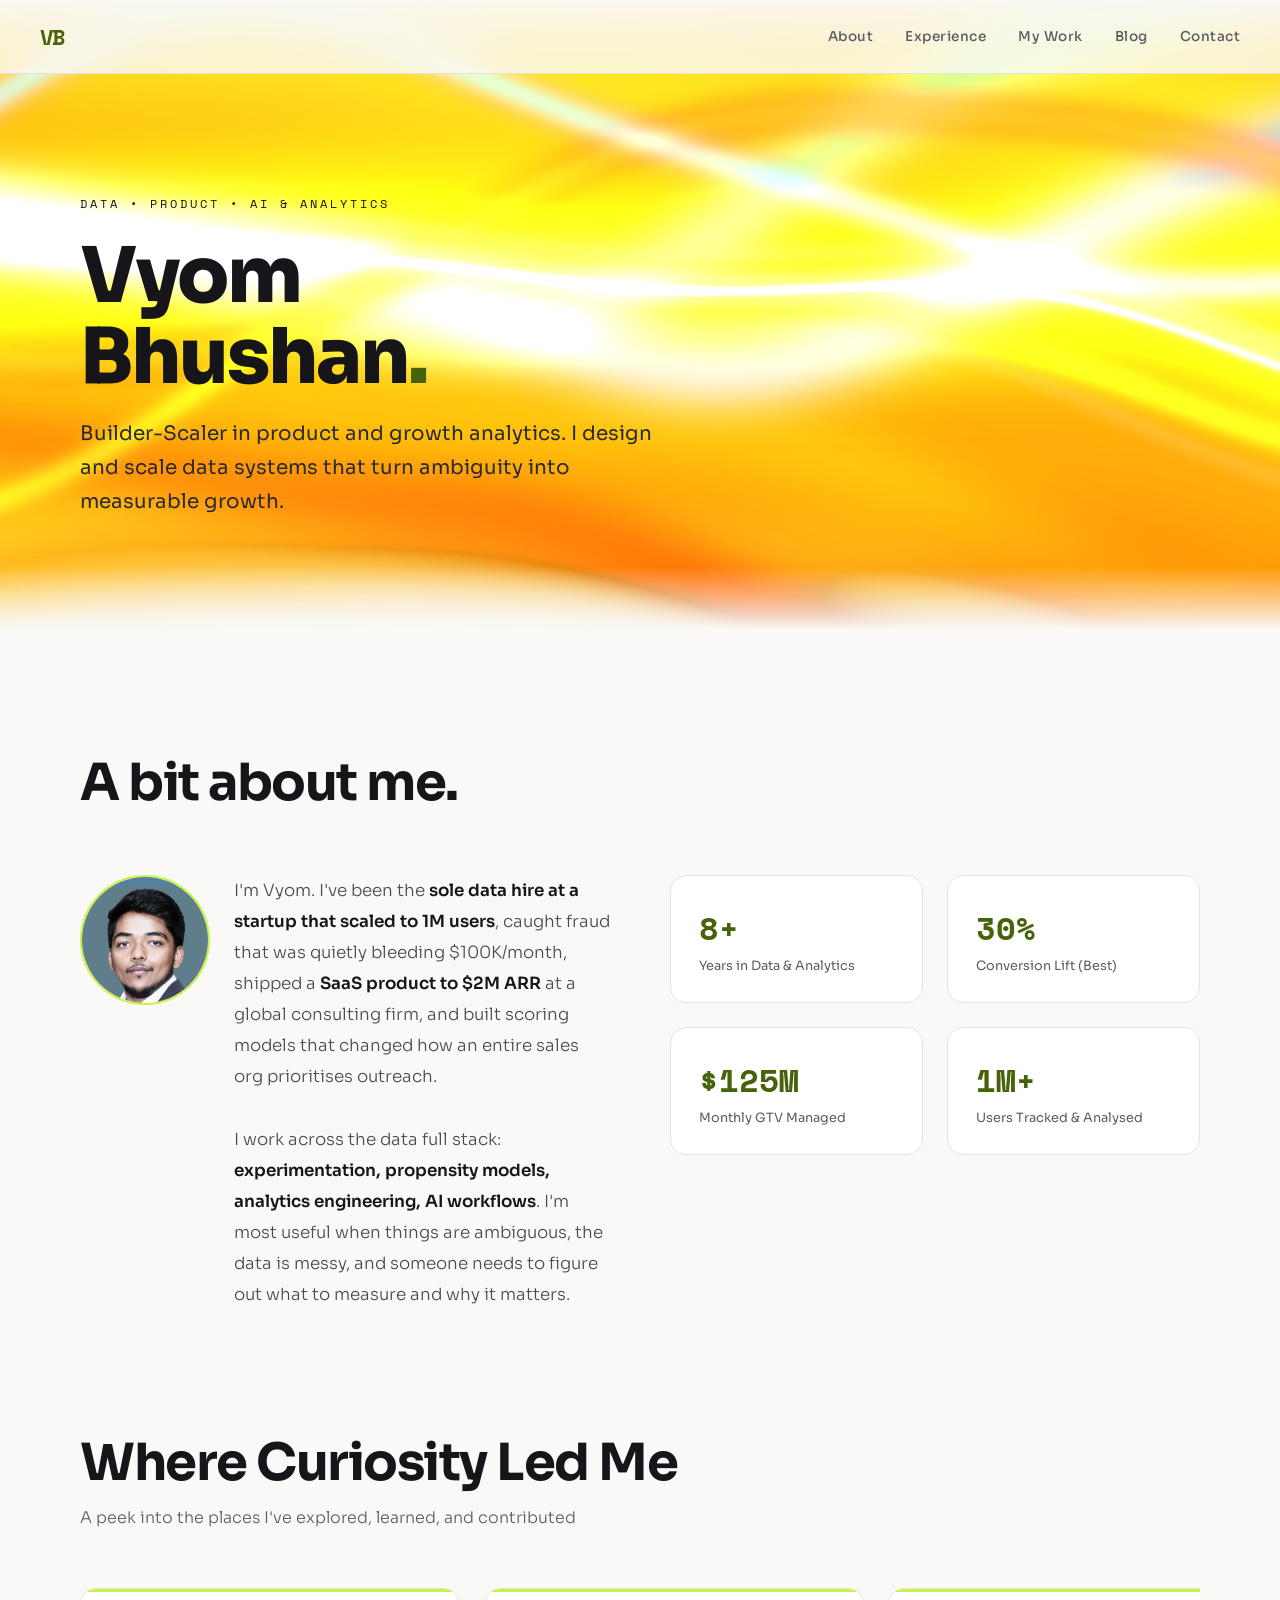
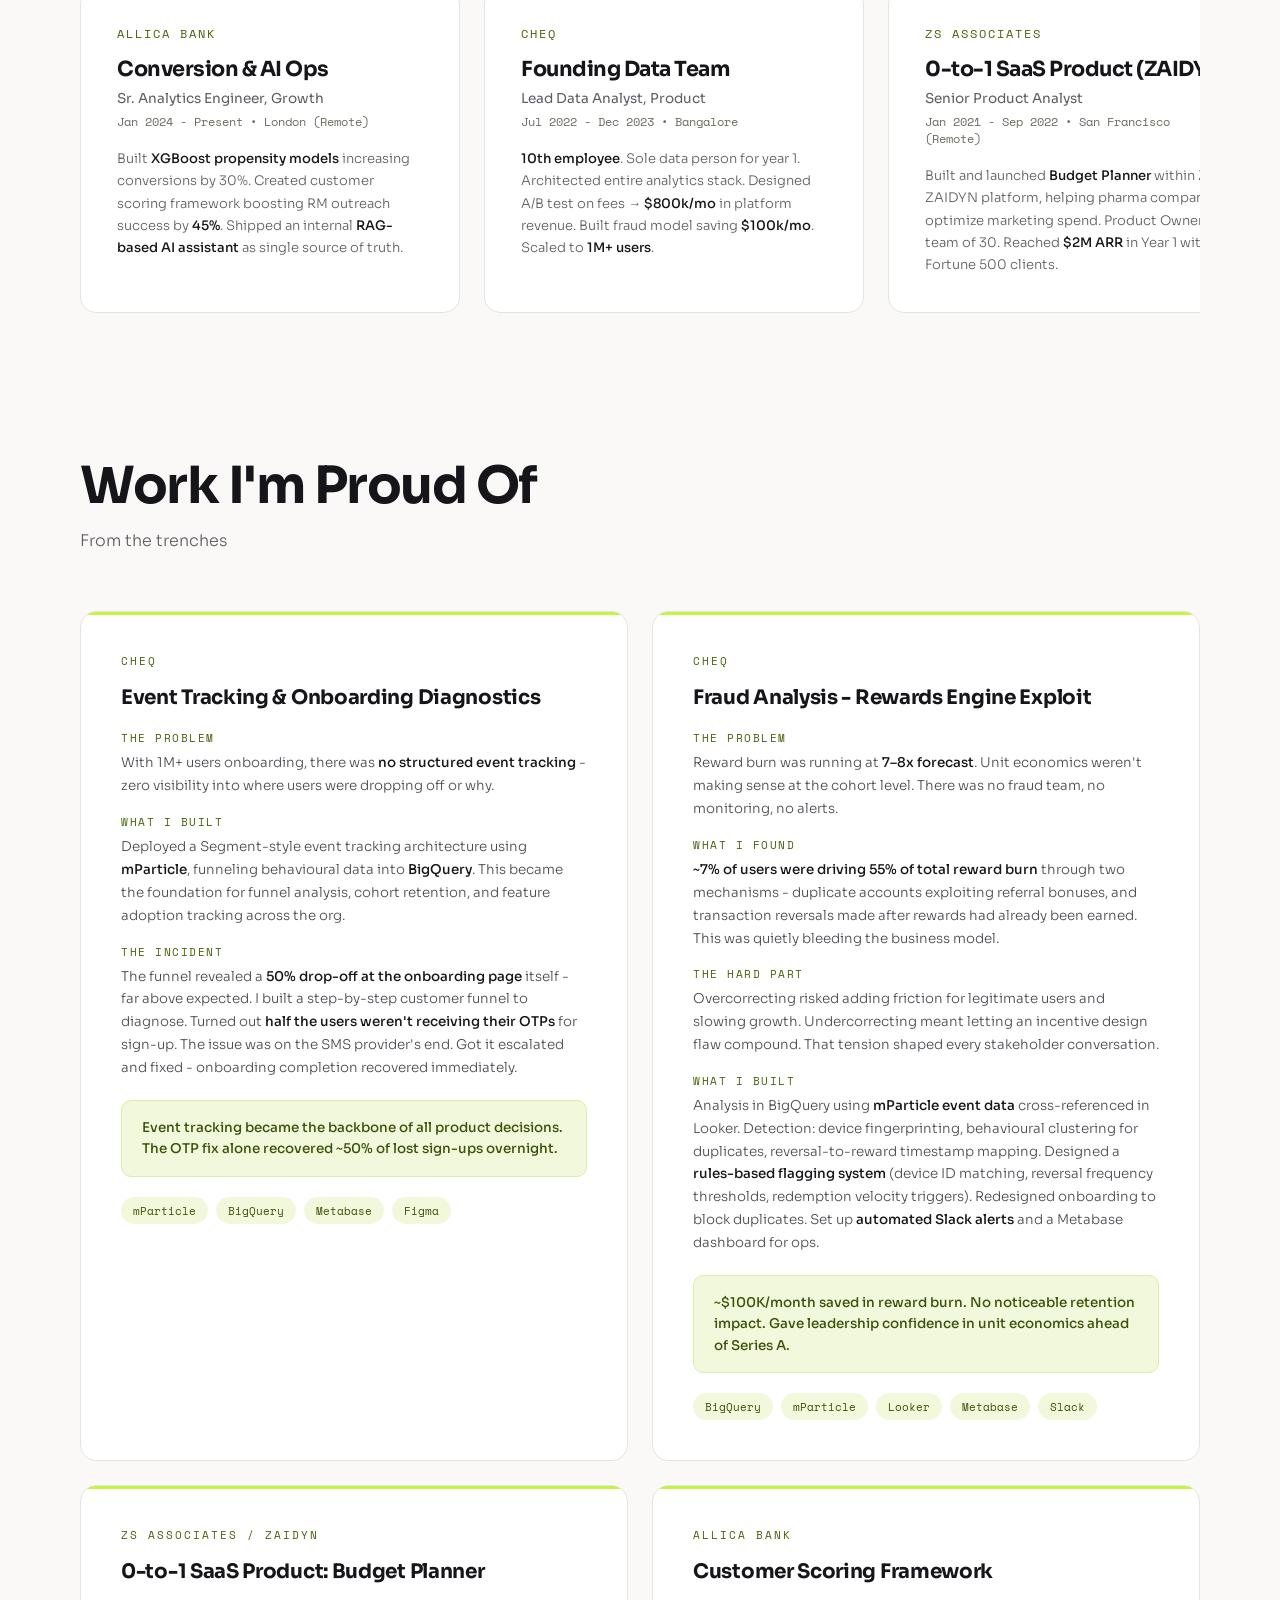
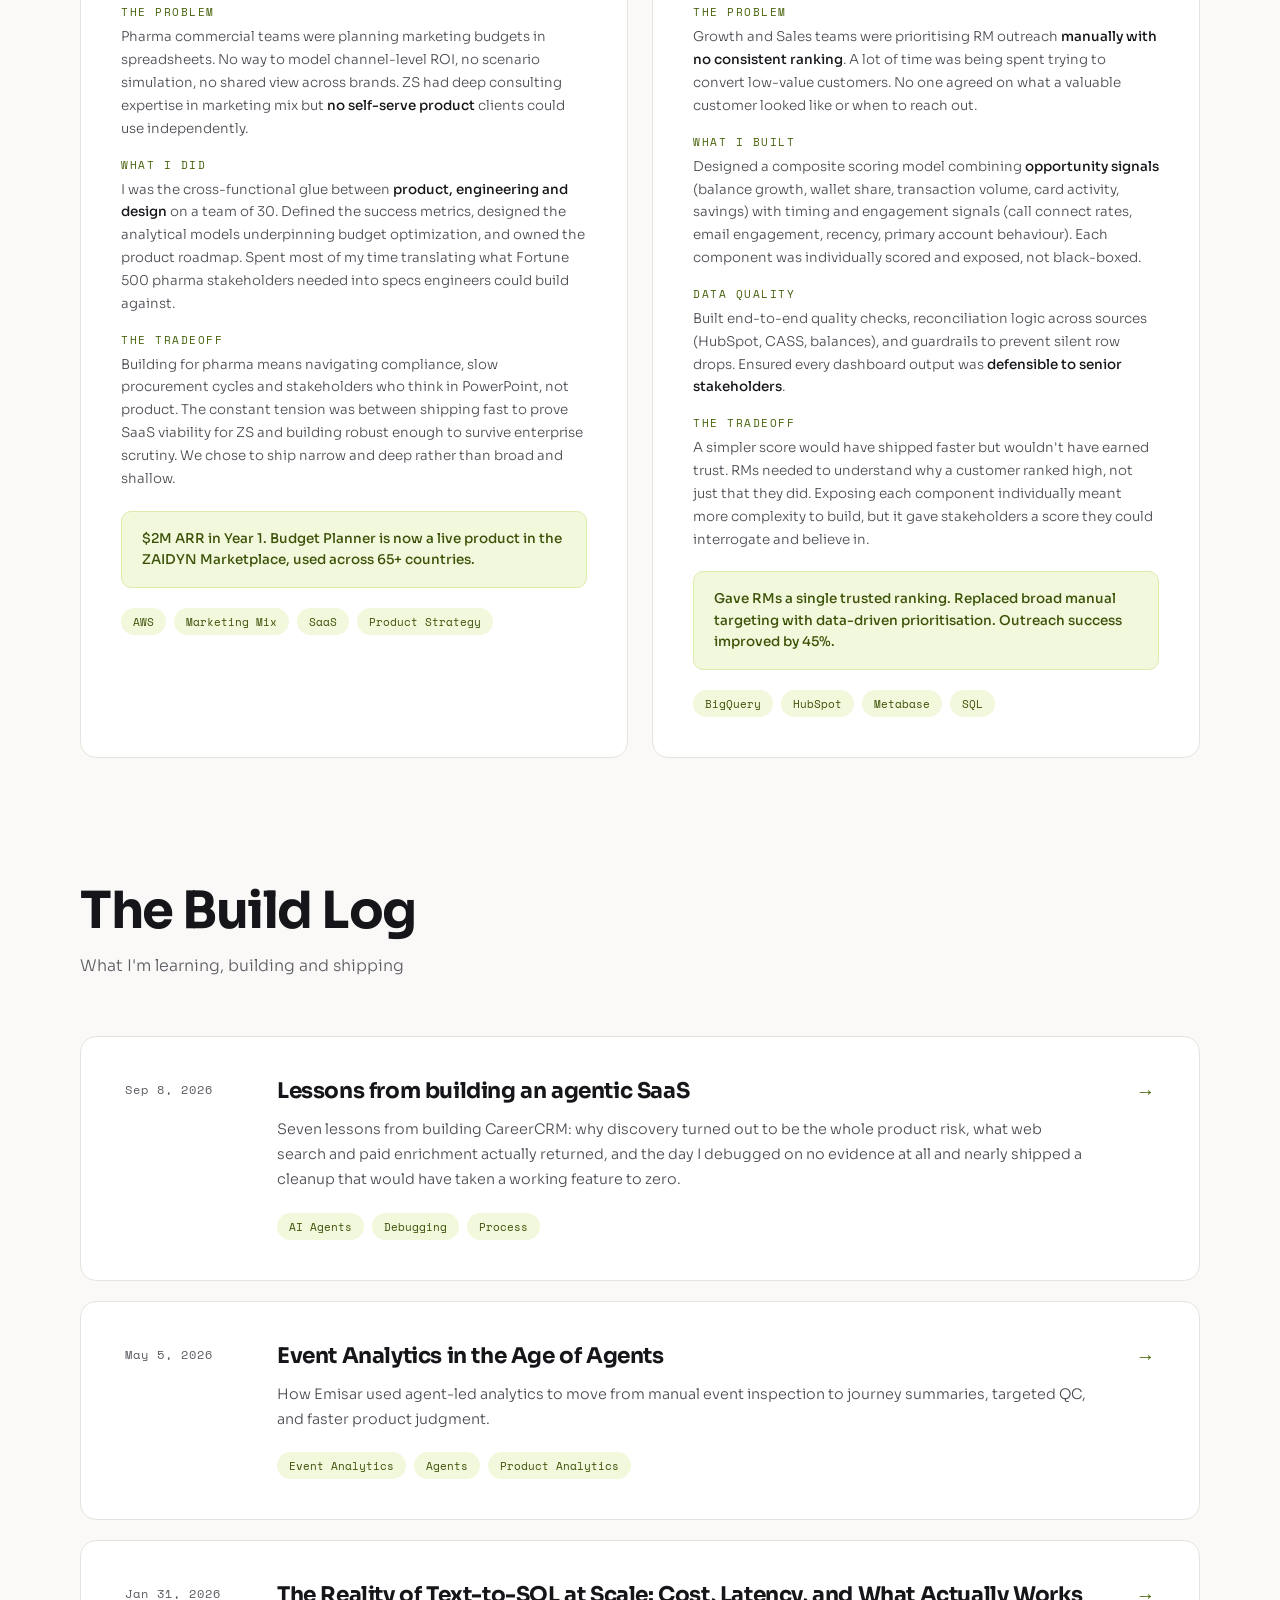
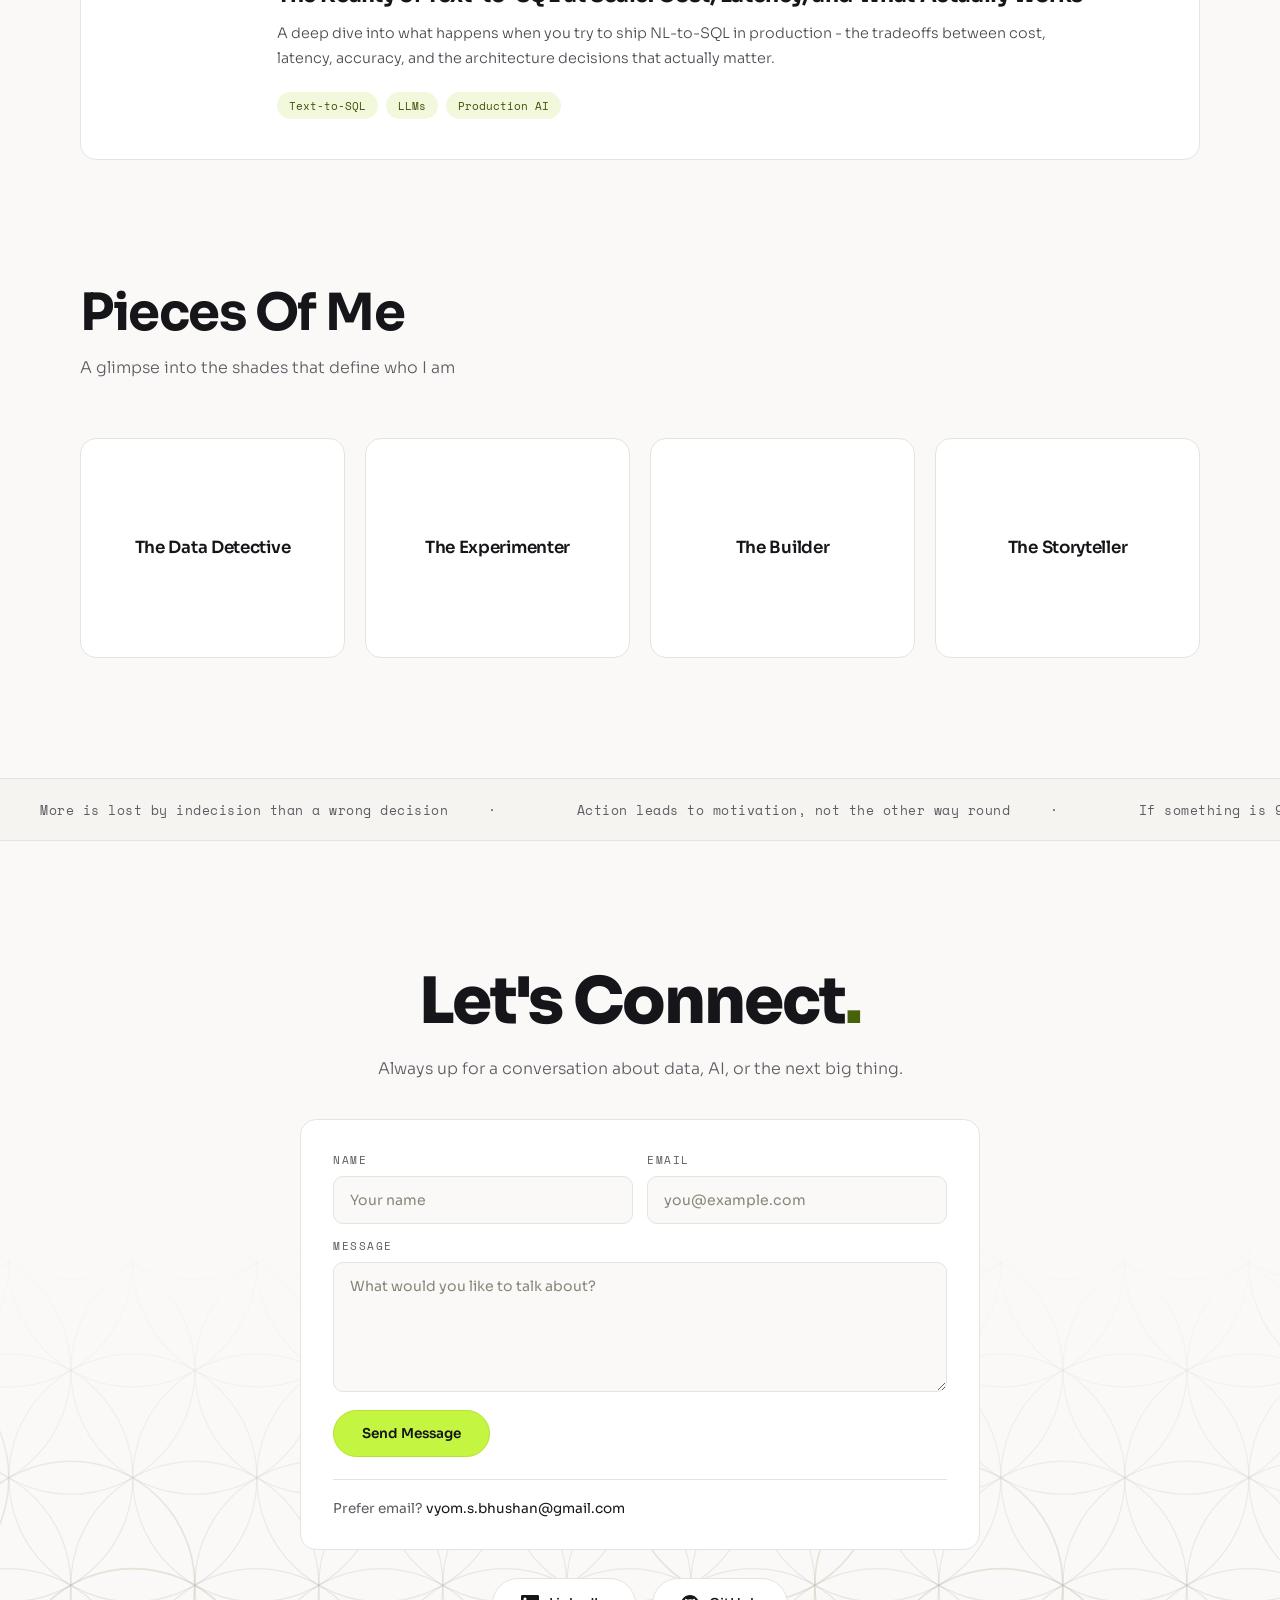
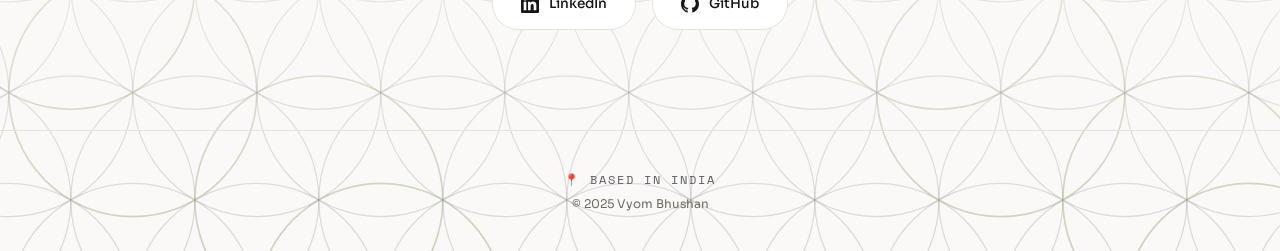
==== commit f9a388f9: "Rewrite article in retrospective voice The piece kept slipping into present continuous - "I'm buildi" ====
--- a/index.html
+++ b/index.html
@@ -1162,7 +1162,7 @@
       <div class="blog-date">Sep 8, 2026</div>
       <div class="blog-body">
         <h3>Lessons from building an agentic SaaS</h3>
-        <p>What building CareerCRM taught me: why discovery is the real product risk, what web search and paid enrichment actually give you, and the day I debugged on no evidence at all and nearly shipped a cleanup that would have taken a working feature to zero.</p>
+        <p>Seven lessons from building CareerCRM: why discovery turned out to be the whole product risk, what web search and paid enrichment actually returned, and the day I debugged on no evidence at all and nearly shipped a cleanup that would have taken a working feature to zero.</p>
         <div class="blog-tags">
           <span class="tech-tag">AI Agents</span>
           <span class="tech-tag">Debugging</span>
